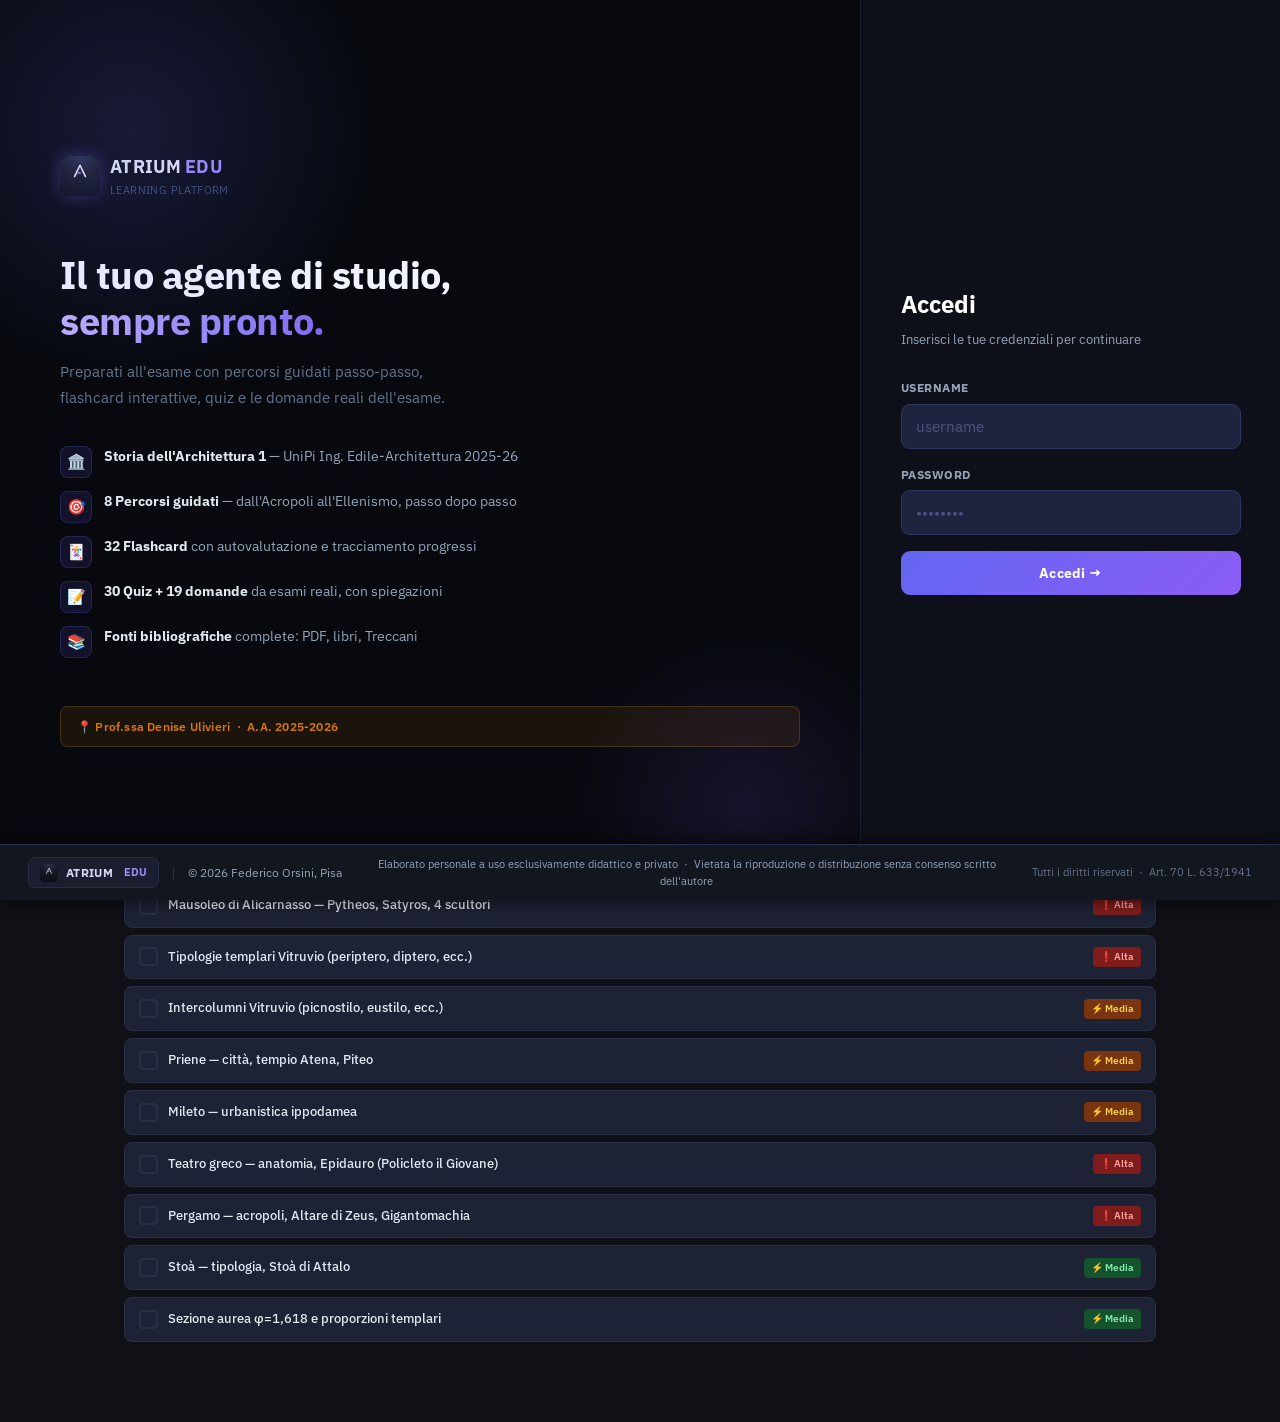
==== giuliamonaco/index.html @ 14b8253c "feat: add giuliamonaco subfolder for dedicated GitHub Pages URL Dashboard accessible at /giuliamonac" ====
<!DOCTYPE html>
<html lang="it">
<head>
<meta charset="UTF-8">
<meta name="viewport" content="width=device-width, initial-scale=1.0">
<title>Storia dell'Architettura 1 — UniPi</title>
<style>
@import url("https://fonts.googleapis.com/css2?family=IBM+Plex+Sans:ital,wght@0,400;0,500;0,600;0,700;1,400&family=IBM+Plex+Mono:wght@400;600&display=swap");
:root{--bg:#0f1117;--surface:#181c27;--surface2:#1e2235;--border:#2a2f45;--accent:#4ade80;--accent2:#60a5fa;--accent3:#f59e0b;--accent4:#f472b6;--danger:#f87171;--text:#e2e8f0;--muted:#64748b;--muted2:#94a3b8;}
*{box-sizing:border-box;margin:0;padding:0;}
body{font-family:"IBM Plex Sans",sans-serif;background:var(--bg);color:var(--text);min-height:100vh;font-size:15px;line-height:1.6;-webkit-text-size-adjust:100%;}
::-webkit-scrollbar{width:5px;height:5px;}::-webkit-scrollbar-track{background:var(--bg);}::-webkit-scrollbar-thumb{background:var(--border);border-radius:3px;}
header{background:var(--surface);border-bottom:1px solid var(--border);padding:0;position:sticky;top:0;z-index:100;box-shadow:0 2px 20px rgba(0,0,0,.4);}
.header-top{background:#07090f;border-bottom:1px solid #1a1f35;padding:8px 24px;display:flex;align-items:center;gap:12px;}
.header-main{padding:12px 24px;display:flex;align-items:center;justify-content:space-between;background:var(--surface);}
.atrium-logo{display:flex;align-items:center;gap:10px;text-decoration:none;transition:opacity .2s;}.atrium-logo:hover{opacity:.8;}
.atrium-icon{width:28px;height:28px;border-radius:7px;overflow:hidden;display:flex;align-items:center;justify-content:center;box-shadow:0 0 12px rgba(124,99,240,.4);flex-shrink:0;}
.atrium-wordmark{font-size:13px;font-weight:800;color:#e2e8f0;letter-spacing:.5px;}
.atrium-edu-tag{font-size:12px;font-weight:700;color:#818cf8;margin-left:-2px;letter-spacing:.2px;}
.header-divider{width:1px;height:16px;background:#2a3050;margin:0 8px;}
.header-subbrand{font-size:11px;color:#6b7fa3;letter-spacing:.3px;}
.logo{display:flex;align-items:center;gap:12px;}.logo-icon{width:38px;height:38px;background:linear-gradient(135deg,#b45309,#9333ea);border-radius:10px;display:flex;align-items:center;justify-content:center;font-size:19px;box-shadow:0 0 14px rgba(147,51,234,.25);flex-shrink:0;}.logo-text{font-weight:700;font-size:17px;color:var(--text);}.logo-sub{font-size:11px;color:var(--muted);margin-top:1px;}
.timer-bar{display:flex;align-items:center;gap:10px;background:var(--surface2);border:1px solid var(--border);border-radius:8px;padding:7px 13px;font-family:"IBM Plex Mono",monospace;font-size:13px;}.timer-dot{width:7px;height:7px;border-radius:50%;background:var(--accent);animation:pulse 2s infinite;}@keyframes pulse{0%,100%{opacity:1}50%{opacity:.3}}
.progress-strip{background:var(--surface);border-bottom:1px solid var(--border);padding:10px 24px;display:flex;gap:10px;align-items:center;}.prog-label{font-size:12px;color:var(--muted2);min-width:72px;}.prog-bar-wrap{flex:1;background:var(--surface2);border-radius:4px;height:5px;overflow:hidden;}.prog-bar{height:100%;background:linear-gradient(90deg,var(--accent3),var(--accent4));border-radius:4px;transition:width .5s;}.prog-pct{font-family:"IBM Plex Mono",monospace;font-size:12px;color:var(--accent3);min-width:34px;text-align:right;}
.tabs-wrap{position:relative;background:var(--surface);border-bottom:1px solid var(--border);}
.tabs{padding:0 20px;display:flex;overflow-x:auto;scrollbar-width:none;-webkit-overflow-scrolling:touch;}.tabs::-webkit-scrollbar{display:none;}
.tab{padding:11px 16px;cursor:pointer;font-size:13px;font-weight:500;color:var(--muted2);border-bottom:2px solid transparent;white-space:nowrap;transition:all .2s;background:none;border-top:none;border-left:none;border-right:none;flex-shrink:0;}.tab:hover{color:var(--text);}.tab.active{color:var(--accent3);border-bottom-color:var(--accent3);}
/* fade bordi per indicare scroll */
.tabs-wrap::before,.tabs-wrap::after{content:"";position:absolute;top:0;bottom:0;width:32px;pointer-events:none;z-index:2;transition:opacity .3s;}
.tabs-wrap::before{left:0;background:linear-gradient(to right,var(--surface),transparent);}
.tabs-wrap::after{right:0;background:linear-gradient(to left,var(--surface),transparent);}
main{padding:20px 24px;max-width:1080px;margin:0 auto;width:100%;}
.section{display:none;}.section.active{display:block;}
.section-header{margin-bottom:20px;}.section-header h2{font-size:21px;font-weight:700;}.section-header p{color:var(--muted2);font-size:14px;margin-top:4px;}
.card{background:var(--surface);border:1px solid var(--border);border-radius:12px;padding:18px;}.card-title{font-size:11px;font-weight:600;letter-spacing:.8px;text-transform:uppercase;color:var(--muted2);margin-bottom:10px;}
.btn{padding:9px 18px;border-radius:8px;border:1px solid var(--border);cursor:pointer;font-family:"IBM Plex Sans",sans-serif;font-size:13px;font-weight:600;transition:all .15s;background:var(--surface2);color:var(--text);}.btn:hover{border-color:var(--accent3);}.btn.primary{background:var(--accent3);color:#000;border-color:var(--accent3);}.btn.success{background:var(--accent);color:#000;border-color:var(--accent);}.btn.danger{background:var(--danger);color:#000;border-color:var(--danger);}.btn.warn{background:var(--accent3);color:#000;border-color:var(--accent3);}.btn:disabled{opacity:.4;cursor:not-allowed;}
.morale-box{background:linear-gradient(135deg,#1a0f2e,#2a1a0e,#1a1500);border:1px solid #4a3a10;border-radius:12px;padding:18px;margin-bottom:20px;display:flex;gap:14px;align-items:flex-start;}.morale-emoji{font-size:32px;}.morale-title{font-weight:700;font-size:15px;color:var(--accent3);margin-bottom:5px;}.morale-text{font-size:13px;color:var(--muted2);line-height:1.7;}
.stat-grid{display:grid;grid-template-columns:repeat(auto-fill,minmax(140px,1fr));gap:10px;margin-bottom:20px;}.stat-card{background:var(--surface);border:1px solid var(--border);border-radius:10px;padding:14px;text-align:center;}.stat-num{font-size:30px;font-weight:700;font-family:"IBM Plex Mono",monospace;}.stat-num.green{color:var(--accent);}.stat-num.blue{color:var(--accent2);}.stat-num.yellow{color:var(--accent3);}.stat-num.pink{color:var(--accent4);}.stat-label{font-size:11px;color:var(--muted2);margin-top:3px;}
.topic-list{display:flex;flex-direction:column;gap:7px;}.topic-item{background:var(--surface2);border:1px solid var(--border);border-radius:8px;padding:11px 14px;display:flex;align-items:center;gap:10px;cursor:pointer;transition:border-color .2s;}.topic-item:hover{border-color:var(--accent3);}.topic-item.done{border-color:var(--accent);opacity:.7;}.topic-check{width:19px;height:19px;border:2px solid var(--border);border-radius:4px;flex-shrink:0;display:flex;align-items:center;justify-content:center;font-size:11px;transition:all .2s;}.topic-item.done .topic-check{background:var(--accent);border-color:var(--accent);color:#000;}.topic-name{font-size:13px;font-weight:500;flex:1;}.topic-tag{font-size:10px;font-weight:600;padding:2px 7px;border-radius:4px;white-space:nowrap;}.tag-hot{background:#7f1d1d;color:#fca5a5;}.tag-mid{background:#78350f;color:#fcd34d;}.tag-ok{background:#14532d;color:#86efac;}
.acc-item{background:var(--surface);border:1px solid var(--border);border-radius:10px;margin-bottom:8px;overflow:hidden;}.acc-header{padding:13px 16px;cursor:pointer;display:flex;align-items:center;gap:10px;transition:background .15s;}.acc-header:hover{background:var(--surface2);}.acc-title{font-size:13px;font-weight:600;flex:1;}.acc-chev{font-size:11px;color:var(--muted);transition:transform .2s;}.acc-item.open .acc-chev{transform:rotate(180deg);}.acc-body{max-height:0;overflow:hidden;transition:max-height .4s ease;}.acc-item.open .acc-body{max-height:6000px;}.acc-inner{padding:0 16px 16px;}.acc-body ul{padding-left:16px;}.acc-body li{font-size:13px;color:var(--muted2);margin-bottom:4px;line-height:1.6;}
.hbox{background:var(--surface2);border-left:3px solid var(--accent3);padding:11px 14px;border-radius:0 8px 8px 0;margin:8px 0;font-size:12px;font-family:"IBM Plex Mono",monospace;color:var(--accent);line-height:1.8;}
.fc-filter{display:flex;gap:7px;flex-wrap:wrap;margin-bottom:14px;}.filter-btn{padding:5px 12px;border-radius:20px;border:1px solid var(--border);background:var(--surface2);color:var(--muted2);cursor:pointer;font-size:12px;font-weight:500;transition:all .15s;}.filter-btn.active{border-color:var(--accent3);color:var(--accent3);}
.flashcard-area{display:flex;flex-direction:column;align-items:center;gap:16px;}.fc-meta{display:flex;gap:10px;align-items:center;}.fc-counter{font-family:"IBM Plex Mono",monospace;font-size:13px;color:var(--muted2);}.fc-cat-badge{font-size:11px;font-weight:600;padding:2px 9px;border-radius:20px;background:var(--surface2);color:var(--accent3);border:1px solid var(--border);}
.flashcard{width:100%;max-width:680px;min-height:240px;cursor:pointer;perspective:1000px;}.fc-inner{position:relative;width:100%;min-height:240px;transition:transform .5s;transform-style:preserve-3d;}.flashcard.flipped .fc-inner{transform:rotateY(180deg);}.fc-front,.fc-back{position:absolute;width:100%;min-height:240px;backface-visibility:hidden;border-radius:14px;padding:28px;display:flex;flex-direction:column;justify-content:center;}.fc-front{background:var(--surface);border:1px solid var(--border);}.fc-back{background:var(--surface2);border:1px solid var(--accent3);transform:rotateY(180deg);}.fc-label{font-size:10px;font-weight:600;letter-spacing:.8px;text-transform:uppercase;color:var(--muted);margin-bottom:12px;}.fc-question{font-size:18px;font-weight:600;line-height:1.4;}.fc-answer{font-size:14px;line-height:1.8;color:var(--muted2);}.fc-answer strong{color:var(--accent3);}.fc-hint{font-size:11px;color:var(--muted);margin-top:14px;}.fc-actions{display:flex;gap:8px;}
.quiz-wrap{max-width:680px;margin:0 auto;}.quiz-q{font-size:17px;font-weight:600;margin-bottom:18px;line-height:1.5;}.quiz-options{display:flex;flex-direction:column;gap:9px;}.quiz-opt{padding:13px 16px;border-radius:9px;border:1px solid var(--border);background:var(--surface2);cursor:pointer;font-size:13px;color:var(--text);transition:all .15s;text-align:left;font-family:"IBM Plex Sans",sans-serif;}.quiz-opt:hover:not(.locked){border-color:var(--accent3);}.quiz-opt.correct{border-color:var(--accent);background:rgba(74,222,128,.12);}.quiz-opt.wrong{border-color:var(--danger);background:rgba(248,113,113,.12);}.quiz-opt.locked{cursor:default;}.quiz-expl{margin-top:14px;padding:12px 16px;background:var(--surface2);border-left:3px solid var(--accent3);border-radius:0 8px 8px 0;font-size:13px;color:var(--muted2);display:none;}.quiz-expl.show{display:block;}.quiz-score-bar{font-family:"IBM Plex Mono",monospace;font-size:12px;color:var(--muted2);margin-bottom:16px;}.quiz-prog{width:100%;background:var(--surface2);border-radius:4px;height:4px;margin-bottom:16px;overflow:hidden;}.quiz-prog-bar{height:100%;background:var(--accent3);border-radius:4px;transition:width .3s;}.quiz-result{text-align:center;padding:36px 20px;}.quiz-result .big-score{font-size:60px;font-weight:700;font-family:"IBM Plex Mono",monospace;}
.domanda-item{background:var(--surface2);border-radius:7px;padding:10px 13px;margin-bottom:6px;font-size:13px;color:var(--muted2);border-left:3px solid var(--border);cursor:pointer;transition:border-color .15s;}.domanda-item:hover{border-color:var(--accent3);}.domanda-item.hot{border-left-color:var(--danger);}.domanda-item.mid{border-left-color:var(--accent3);}.domanda-item.ok{border-left-color:var(--accent);}.domanda-ans{display:none;margin-top:8px;padding:10px 12px;background:var(--bg);border-radius:6px;font-size:12px;color:var(--muted2);line-height:1.7;border:1px solid var(--border);}.domanda-item.open .domanda-ans{display:block;}
table{width:100%;border-collapse:collapse;font-size:12px;}th{background:var(--surface2);color:var(--muted2);font-weight:600;padding:9px 11px;text-align:left;border-bottom:1px solid var(--border);font-size:10px;letter-spacing:.5px;text-transform:uppercase;}td{padding:9px 11px;border-bottom:1px solid var(--border);}tr:last-child td{border-bottom:none;}tr:hover td{background:var(--surface2);}
.chip{display:inline-block;font-size:10px;font-weight:600;padding:2px 6px;border-radius:4px;margin:1px;}.chip-red{background:rgba(248,113,113,.15);color:var(--danger);}.chip-yellow{background:rgba(245,158,11,.15);color:var(--accent3);}.chip-green{background:rgba(74,222,128,.15);color:var(--accent);}.chip-blue{background:rgba(96,165,250,.15);color:var(--accent2);}
.tip-box{background:rgba(74,222,128,.07);border:1px solid rgba(74,222,128,.25);border-radius:9px;padding:13px 15px;margin-bottom:12px;}.tip-title{font-size:12px;font-weight:700;color:var(--accent);margin-bottom:7px;}.tip-text{font-size:13px;color:var(--muted2);line-height:1.6;}
.alert-box{background:rgba(248,113,113,.08);border:1px solid rgba(248,113,113,.3);border-radius:9px;padding:13px 15px;margin-bottom:12px;}.alert-title{font-size:12px;font-weight:700;color:var(--danger);margin-bottom:7px;}.alert-text{font-size:13px;color:var(--muted2);line-height:1.6;}
.phbox{background:var(--surface2);border-left:3px solid var(--accent3);padding:12px 16px;border-radius:0 8px 8px 0;margin:8px 0;font-size:13px;line-height:1.7;}.phbox.green{border-color:var(--accent);}.phbox.blue{border-color:var(--accent2);}.phbox.red{border-color:var(--danger);}
.stbl{width:100%;border-collapse:collapse;margin:10px 0;font-size:12px;}.stbl th{background:rgba(245,158,11,.1);color:var(--accent3);padding:8px 10px;text-align:left;border:1px solid var(--border);}.stbl td{padding:8px 10px;border:1px solid var(--border);color:var(--muted2);}.stbl td strong{color:var(--text);}
.info-block{background:var(--surface);border:1px solid var(--border);border-radius:10px;padding:16px;margin-bottom:12px;}.ib-title{font-size:12px;font-weight:700;color:var(--accent3);letter-spacing:.5px;text-transform:uppercase;margin-bottom:10px;}.info-list{list-style:none;}.info-list li{font-size:13px;color:var(--muted2);padding:5px 0;border-bottom:1px solid var(--border);line-height:1.5;}.info-list li:last-child{border-bottom:none;}.info-list li strong{color:var(--text);}
.prof-header{background:var(--surface);border:1px solid var(--border);border-radius:12px;padding:20px;margin-bottom:16px;display:flex;gap:16px;align-items:flex-start;}.prof-avatar{width:60px;height:60px;border-radius:50%;background:linear-gradient(135deg,var(--accent3),var(--accent4));display:flex;align-items:center;justify-content:center;font-size:28px;flex-shrink:0;}.prof-name{font-weight:700;font-size:18px;}.prof-role{font-size:13px;color:var(--muted2);margin-top:3px;}.prof-tags{display:flex;gap:6px;flex-wrap:wrap;margin-top:8px;}
.edificio-card{background:var(--surface);border:1px solid var(--border);border-radius:10px;padding:16px;margin-bottom:10px;border-left:3px solid var(--accent3);}.ed-title{font-weight:700;font-size:14px;color:var(--text);margin-bottom:4px;}.ed-meta{font-size:12px;color:var(--accent3);font-family:"IBM Plex Mono",monospace;margin-bottom:8px;}.ed-body{font-size:13px;color:var(--muted2);line-height:1.6;}
.periodo-badge{display:inline-block;font-size:10px;font-weight:700;padding:2px 8px;border-radius:12px;margin-bottom:8px;}.pb-classico{background:rgba(96,165,250,.15);color:var(--accent2);}.pb-tardoclassico{background:rgba(245,158,11,.15);color:var(--accent3);}.pb-ellenismo{background:rgba(244,114,182,.15);color:var(--accent4);}
.percorsi-grid{display:grid;grid-template-columns:repeat(auto-fill,minmax(240px,1fr));gap:14px;margin-bottom:24px;}.percorso-card{background:var(--surface);border:1px solid var(--border);border-radius:12px;padding:18px;cursor:pointer;transition:border-color .2s,transform .15s;position:relative;overflow:hidden;}.percorso-card::before{content:"";position:absolute;top:0;left:0;right:0;height:3px;}.percorso-card.c1::before{background:linear-gradient(90deg,var(--accent2),var(--accent4));}.percorso-card.c2::before{background:linear-gradient(90deg,var(--accent3),var(--accent));}.percorso-card.c3::before{background:linear-gradient(90deg,var(--accent4),var(--accent3));}.percorso-card.c4::before{background:linear-gradient(90deg,var(--accent),var(--accent2));}.percorso-card:hover{border-color:var(--accent3);transform:translateY(-2px);}.p-icon{font-size:28px;margin-bottom:10px;}.p-title{font-weight:700;font-size:14px;margin-bottom:5px;}.p-desc{font-size:12px;color:var(--muted2);line-height:1.5;}.p-meta{display:flex;gap:8px;margin-top:10px;align-items:center;}.p-steps{font-size:11px;color:var(--muted);font-family:"IBM Plex Mono",monospace;}
.player{max-width:720px;margin:0 auto;}.player-header{display:flex;align-items:center;gap:12px;margin-bottom:18px;flex-wrap:wrap;}.player-back{cursor:pointer;color:var(--muted2);font-size:13px;border:1px solid var(--border);padding:6px 12px;border-radius:7px;background:none;transition:all .2s;}.player-back:hover{color:var(--text);border-color:var(--accent3);}.player-title{font-weight:700;font-size:16px;}.player-prog{flex:1;min-width:80px;background:var(--surface2);border-radius:4px;height:5px;overflow:hidden;}.player-prog-bar{height:100%;background:var(--accent3);border-radius:4px;transition:width .4s;}.player-step-num{font-family:"IBM Plex Mono",monospace;font-size:12px;color:var(--muted2);white-space:nowrap;}
.step-type-label{font-size:10px;font-weight:700;letter-spacing:.8px;text-transform:uppercase;margin-bottom:10px;padding:3px 9px;border-radius:4px;display:inline-block;}.lbl-info{background:rgba(96,165,250,.15);color:var(--accent2);}.lbl-concept{background:rgba(74,222,128,.15);color:var(--accent);}.lbl-check{background:rgba(244,114,182,.15);color:var(--accent4);}.lbl-recap{background:rgba(245,158,11,.2);color:var(--accent3);}
.step-content{background:var(--surface);border:1px solid var(--border);border-radius:12px;padding:22px;min-height:200px;}.step-h{font-size:18px;font-weight:700;margin-bottom:12px;line-height:1.4;}.step-body{font-size:14px;color:var(--muted2);line-height:1.8;}.step-body strong{color:var(--text);}
.check-q{font-size:16px;font-weight:600;margin-bottom:14px;}.check-opts{display:flex;flex-direction:column;gap:8px;}.check-opt{padding:12px 14px;border-radius:9px;border:1px solid var(--border);background:var(--surface2);cursor:pointer;font-size:13px;color:var(--text);transition:all .15s;text-align:left;font-family:"IBM Plex Sans",sans-serif;}.check-opt:hover:not(.locked){border-color:var(--accent3);}.check-opt.correct{border-color:var(--accent);background:rgba(74,222,128,.12);}.check-opt.wrong{border-color:var(--danger);background:rgba(248,113,113,.12);}.check-opt.locked{cursor:default;}.check-fb{margin-top:12px;padding:11px 14px;border-radius:8px;font-size:13px;display:none;}.check-fb.show{display:block;}.check-fb.ok{background:rgba(74,222,128,.12);border:1px solid var(--accent);color:var(--accent);}.check-fb.ko{background:rgba(248,113,113,.12);border:1px solid var(--danger);color:var(--danger);}
.step-nav{display:flex;gap:10px;margin-top:16px;align-items:center;flex-wrap:wrap;}.step-score{font-family:"IBM Plex Mono",monospace;font-size:12px;color:var(--muted2);margin-left:auto;}
.warn-badge{display:flex;align-items:center;gap:5px;background:rgba(245,158,11,.12);border:1px solid rgba(245,158,11,.35);border-radius:6px;padding:4px 10px;font-size:11px;font-weight:600;color:var(--accent3);cursor:pointer;transition:background .15s;white-space:nowrap;}.warn-badge:hover{background:rgba(245,158,11,.22);}
.warn-overlay{display:none;position:fixed;inset:0;z-index:999;background:rgba(0,0,0,.6);backdrop-filter:blur(3px);align-items:center;justify-content:center;}.warn-overlay.open{display:flex;}.warn-modal{background:var(--surface);border:1px solid var(--border);border-radius:14px;padding:24px;max-width:520px;width:90%;box-shadow:0 24px 60px rgba(0,0,0,.6);}.warn-modal-title{font-size:16px;font-weight:700;color:var(--accent3);margin-bottom:12px;}.warn-modal-body{font-size:13px;color:var(--muted2);line-height:1.7;}.warn-source-list{list-style:none;margin-top:12px;}.warn-source-list li{padding:6px 0;border-bottom:1px solid var(--border);font-size:12px;}.warn-source-list li:last-child{border-bottom:none;}.warn-source-list .icon{margin-right:6px;}.warn-modal-close{margin-top:16px;display:flex;justify-content:flex-end;}
.fonte-acc{background:var(--surface);border:1px solid var(--border);border-radius:10px;margin-bottom:8px;overflow:hidden;}.fonte-header{padding:12px 16px;cursor:pointer;display:flex;align-items:center;gap:10px;transition:background .15s;border-left:4px solid var(--accent3);}.fonte-header:hover{background:var(--surface2);}.fonte-header.pdf-color{border-left-color:var(--danger);}.fonte-header.book-color{border-left-color:var(--accent2);}.fonte-header.web-color{border-left-color:var(--accent);}.fonte-title{font-size:13px;font-weight:600;flex:1;}.fonte-badge{font-size:10px;font-weight:700;padding:2px 8px;border-radius:4px;}.badge-pdf{background:rgba(248,113,113,.15);color:var(--danger);}.badge-libro{background:rgba(96,165,250,.15);color:var(--accent2);}.badge-web{background:rgba(74,222,128,.15);color:var(--accent);}.fonte-body{max-height:0;overflow:hidden;transition:max-height .3s ease;}.fonte-acc.open .fonte-body{max-height:2000px;}.fonte-inner{padding:0 16px 14px;}
/* ── RESPONSIVE ── */
@media(max-width:768px){
  /* Header: togli top bar Atrium, compatta il main */
  .header-top{display:none;}
  .header-main{padding:8px 12px;}
  .logo{gap:8px;}
  .logo-icon{width:28px;height:28px;font-size:14px;border-radius:7px;}
  .logo-text{font-size:13px;white-space:nowrap;overflow:hidden;text-overflow:ellipsis;max-width:160px;}
  .logo-sub{display:none;}
  #headerProgress{display:none!important;}
  .warn-badge{font-size:10px;padding:3px 7px;}
  /* Tabs */
  .tabs{padding:0 2px;}
  .tab{padding:10px 12px;font-size:12px;letter-spacing:0;}
  /* Main */
  main{padding:12px 10px;padding-bottom:80px;}
  /* Stat grid: 2 colonne */
  .stat-grid{grid-template-columns:repeat(2,1fr);gap:8px;}
  .stat-num{font-size:22px;}
  .stat-label{font-size:10px;}
  /* Percorsi: 1 colonna su phone */
  .percorsi-grid{grid-template-columns:1fr;gap:10px;}
  /* Flashcard / quiz / player full width */
  .flashcard,.quiz-wrap,.player{max-width:100%;}
  .fc-question{font-size:15px;}
  .step-h{font-size:15px;}
  .step-content{padding:16px;}
  /* Tables scrollabili */
  table,table thead,table tbody,table tr{display:block;}
  table thead{display:none;}
  table td{display:flex;justify-content:space-between;padding:7px 10px;border-bottom:1px solid var(--border);font-size:12px;}
  table td:before{content:attr(data-label);color:var(--muted);font-weight:600;margin-right:8px;flex-shrink:0;}
  .stbl{display:block;overflow-x:auto;-webkit-overflow-scrolling:touch;}
  .stbl thead,.stbl tbody,.stbl tr,.stbl th,.stbl td{display:revert;}
  /* Domande */
  .domanda-item{font-size:12px;padding:9px 11px;}
  .timer-bar{display:none;}
  /* Footer dashboard su mobile: solo logo + copyright */
  footer{padding:10px 14px!important;flex-wrap:wrap;gap:8px!important;}
  footer .footer-center{display:none;}
  footer .footer-right{display:none;}
  /* Login footer su mobile: solo logo + copyright */
  #loginFooter{padding:10px 14px!important;}
  #lfCenter{display:none!important;}
  #lfRight{display:none!important;}
}

@media(max-width:480px){
  .logo-text{max-width:130px;}
  .tab{padding:8px 8px;font-size:10px;}
  .stat-grid{gap:6px;}
  .player-header{gap:6px;flex-wrap:wrap;}
  .section-header h2{font-size:18px;}
}

/* ── LOGIN OVERLAY ── */
@keyframes loginFadeIn{from{opacity:0;transform:scale(1.01)}to{opacity:1;transform:scale(1)}}
@keyframes loginFadeOut{from{opacity:1}to{opacity:0;transform:scale(.99)}}
.login-overlay{position:fixed;inset:0;z-index:9999;background:#07090f;display:flex;flex-direction:column;align-items:stretch;animation:loginFadeIn .35s ease both;}
.login-split{display:flex;width:100%;min-height:100vh;}
.login-left{flex:1.3;background:#07090f;padding:56px 60px;display:flex;flex-direction:column;justify-content:center;position:relative;overflow:hidden;}
.login-left::before{content:"";position:absolute;top:-120px;left:-120px;width:500px;height:500px;background:radial-gradient(circle,rgba(99,102,241,.18) 0%,transparent 70%);pointer-events:none;}
.login-left::after{content:"";position:absolute;bottom:-80px;right:-60px;width:350px;height:350px;background:radial-gradient(circle,rgba(139,92,246,.12) 0%,transparent 70%);pointer-events:none;}
.login-atrium-brand{display:flex;align-items:center;gap:10px;margin-bottom:52px;}
.login-atrium-brand svg{border-radius:8px;box-shadow:0 0 16px rgba(124,99,240,.35);}
.login-tagline{font-size:38px;font-weight:800;line-height:1.2;color:#f1f3ff;margin-bottom:16px;letter-spacing:-.5px;}
.login-tagline span{background:linear-gradient(90deg,#bcafff,#7d6bf0);-webkit-background-clip:text;-webkit-text-fill-color:transparent;background-clip:text;}
.login-sub{font-size:15px;color:#64748b;line-height:1.7;margin-bottom:36px;max-width:420px;}
.login-features{list-style:none;display:flex;flex-direction:column;gap:13px;margin-bottom:48px;}
.login-features li{display:flex;align-items:flex-start;gap:12px;font-size:14px;color:#94a3b8;line-height:1.5;}
.login-features li strong{color:#e2e8f0;}
.login-feat-icon{width:32px;height:32px;border-radius:8px;background:rgba(99,102,241,.12);border:1px solid rgba(99,102,241,.2);display:flex;align-items:center;justify-content:center;font-size:15px;flex-shrink:0;}
.login-course-badge{display:inline-flex;align-items:center;gap:8px;background:rgba(245,158,11,.08);border:1px solid rgba(245,158,11,.2);border-radius:8px;padding:10px 16px;font-size:12px;color:#d97706;font-weight:600;letter-spacing:.2px;}
.login-right{width:420px;flex-shrink:0;background:#0e1019;border-left:1px solid #1a1f35;display:flex;align-items:center;justify-content:center;padding:40px 32px;}
.login-form-card{width:100%;max-width:340px;}
.login-form-icon{width:44px;height:44px;border-radius:12px;overflow:hidden;margin-bottom:24px;box-shadow:0 0 20px rgba(124,99,240,.4);}
.login-form-card h2{font-size:24px;font-weight:800;color:#ffffff;margin-bottom:6px;}
.login-form-sub{font-size:13px;color:#94a3b8;margin-bottom:28px;}
.login-field{margin-bottom:16px;}
.login-field label{display:block;font-size:12px;font-weight:700;color:#94a3b8;letter-spacing:.5px;text-transform:uppercase;margin-bottom:6px;}
.login-field input{width:100%;background:#1e2340;border:1px solid #2e3660;border-radius:9px;padding:12px 14px;font-size:15px;color:#ffffff;font-family:"IBM Plex Sans",sans-serif;outline:none;transition:border-color .2s;}
.login-field input:focus{border-color:#818cf8;box-shadow:0 0 0 3px rgba(129,140,248,.15);}
.login-field input::placeholder{color:#4b5680;}
.login-error{display:none;background:rgba(248,113,113,.1);border:1px solid rgba(248,113,113,.25);border-radius:7px;padding:9px 12px;font-size:12px;color:#f87171;margin-bottom:14px;}
.login-btn{width:100%;padding:13px;border-radius:9px;border:none;background:linear-gradient(135deg,#6366f1,#8b5cf6);color:#fff;font-size:14px;font-weight:700;cursor:pointer;font-family:"IBM Plex Sans",sans-serif;letter-spacing:.2px;transition:opacity .2s,transform .15s;margin-bottom:20px;}
.login-btn:hover{opacity:.9;transform:translateY(-1px);}
.login-btn:active{transform:translateY(0);}
.login-footer-note{font-size:11px;color:#2a3050;text-align:center;line-height:1.6;}
.login-mobile-brand{display:none;}
@media(max-width:768px){
  .login-left{display:none;}
  .login-right{width:100%;border-left:none;background:#07090f;padding:32px 24px 80px;display:flex;align-items:flex-start;justify-content:center;padding-top:40px;}
  .login-form-card{max-width:100%;width:100%;}
  .login-mobile-brand{display:block;}
  .login-split{overflow-y:auto;min-height:100vh;}
  .login-tagline{font-size:26px;}
  /* Footer login su mobile: stack verticale */
  .login-page-footer{flex-direction:column!important;align-items:flex-start!important;gap:4px!important;padding:10px 16px!important;}
  .login-page-footer .lf-center{display:none!important;}
  .login-page-footer .lf-right{display:none!important;}
}
@media(max-width:480px){
  .login-right{padding:28px 18px 80px;}
  .login-form-card h2{font-size:18px;}
}
</style>
</head>
<body>

<!-- ══════════════════════════════════════════════
     LOGIN OVERLAY
══════════════════════════════════════════════ -->
<div id="loginOverlay" class="login-overlay">
  <div class="login-split">

    <!-- LEFT: marketing -->
    <div class="login-left">
      <!-- Atrium Edu brand -->
      <div class="login-atrium-brand">
        <svg xmlns="http://www.w3.org/2000/svg" viewBox="0 0 512 512" fill="none" width="40" height="40">
          <defs>
            <radialGradient id="libg" cx="0.5" cy="0" r="1.15">
              <stop offset="0" stop-color="#2b3149"/><stop offset="0.46" stop-color="#161924"/><stop offset="1" stop-color="#0a0b11"/>
            </radialGradient>
            <linearGradient id="liacc" x1="0" y1="0" x2="1" y2="1">
              <stop offset="0" stop-color="#bcafff"/><stop offset="1" stop-color="#7d6bf0"/>
            </linearGradient>
          </defs>
          <rect x="0" y="0" width="512" height="512" rx="116" fill="url(#libg)"/>
          <g transform="translate(155 88) scale(2.197)" fill="none">
            <path d="M14 80 L46 14 L78 80" stroke="#f4f5fb" stroke-width="9" stroke-linecap="round" stroke-linejoin="round"/>
            <rect x="30" y="55" width="22" height="9" rx="4.5" fill="url(#liacc)"/>
          </g>
        </svg>
        <div>
          <div style="font-size:18px;font-weight:800;color:#e8eaf6;letter-spacing:.3px;">ATRIUM <span style="color:#9b8ff5;">EDU</span></div>
          <div style="font-size:11px;color:#3d4f70;letter-spacing:.4px;margin-top:1px;">LEARNING PLATFORM</div>
        </div>
      </div>

      <!-- headline -->
      <h1 class="login-tagline">Il tuo agente di studio,<br><span>sempre pronto.</span></h1>
      <p class="login-sub">Preparati all'esame con percorsi guidati passo-passo, flashcard interattive, quiz e le domande reali dell'esame.</p>

      <!-- feature list -->
      <ul class="login-features">
        <li>
          <div class="login-feat-icon">🏛️</div>
          <div><strong>Storia dell'Architettura 1</strong> — UniPi Ing. Edile-Architettura 2025-26</div>
        </li>
        <li>
          <div class="login-feat-icon">🎯</div>
          <div><strong>8 Percorsi guidati</strong> — dall'Acropoli all'Ellenismo, passo dopo passo</div>
        </li>
        <li>
          <div class="login-feat-icon">🃏</div>
          <div><strong>32 Flashcard</strong> con autovalutazione e tracciamento progressi</div>
        </li>
        <li>
          <div class="login-feat-icon">📝</div>
          <div><strong>30 Quiz + 19 domande</strong> da esami reali, con spiegazioni</div>
        </li>
        <li>
          <div class="login-feat-icon">📚</div>
          <div><strong>Fonti bibliografiche</strong> complete: PDF, libri, Treccani</div>
        </li>
      </ul>

      <!-- course badge -->
      <div class="login-course-badge">
        📍 Prof.ssa Denise Ulivieri &nbsp;·&nbsp; A.A. 2025-2026
      </div>
    </div>

    <!-- RIGHT: form -->
    <div class="login-right">
      <div class="login-form-card">
        <!-- small icon -->
        <!-- branding mobile (nascosto su desktop) -->
        <div class="login-mobile-brand">
          <!-- Logo Atrium Edu -->
          <div style="display:flex;align-items:center;gap:10px;margin-bottom:20px;">
            <svg xmlns="http://www.w3.org/2000/svg" viewBox="0 0 512 512" fill="none" width="40" height="40" style="border-radius:10px;box-shadow:0 0 16px rgba(124,99,240,.5);flex-shrink:0;">
              <defs>
                <radialGradient id="mb-bg" cx="0.5" cy="0" r="1.15">
                  <stop offset="0" stop-color="#2b3149"/><stop offset="0.46" stop-color="#161924"/><stop offset="1" stop-color="#0a0b11"/>
                </radialGradient>
                <linearGradient id="mb-acc" x1="0" y1="0" x2="1" y2="1">
                  <stop offset="0" stop-color="#bcafff"/><stop offset="1" stop-color="#7d6bf0"/>
                </linearGradient>
              </defs>
              <rect x="0" y="0" width="512" height="512" rx="116" fill="url(#mb-bg)"/>
              <g transform="translate(155 88) scale(2.197)" fill="none">
                <path d="M14 80 L46 14 L78 80" stroke="#f4f5fb" stroke-width="9" stroke-linecap="round" stroke-linejoin="round"/>
                <rect x="30" y="55" width="22" height="9" rx="4.5" fill="url(#mb-acc)"/>
              </g>
            </svg>
            <div>
              <div style="font-size:18px;font-weight:800;color:#ffffff;letter-spacing:.3px;">ATRIUM <span style="color:#c4b5fd;">EDU</span></div>
              <div style="font-size:11px;color:#94a3b8;letter-spacing:.5px;margin-top:2px;">LEARNING PLATFORM</div>
            </div>
          </div>
          <!-- Headline -->
          <div style="font-size:26px;font-weight:800;color:#ffffff;line-height:1.25;margin-bottom:10px;letter-spacing:-.3px;">Il tuo agente<br>di studio, <span style="background:linear-gradient(90deg,#c4b5fd,#818cf8);-webkit-background-clip:text;-webkit-text-fill-color:transparent;background-clip:text;">sempre pronto.</span></div>
          <!-- Corso info -->
          <div style="font-size:14px;color:#cbd5e1;margin-bottom:6px;line-height:1.6;"><strong style="color:#ffffff;">Storia dell'Architettura 1</strong> &nbsp;·&nbsp; UniPi 2025-26</div>
          <div style="font-size:13px;color:#94a3b8;margin-bottom:24px;">Prof.ssa Denise Ulivieri</div>
          <hr style="border:none;border-top:1px solid #1e2438;margin-bottom:24px;">
        </div>

        <h2>Accedi</h2>
        <p class="login-form-sub">Inserisci le tue credenziali per continuare</p>

        <div class="login-field">
          <label>Username</label>
          <input id="loginUser" type="text" placeholder="username" autocomplete="username">
        </div>
        <div class="login-field">
          <label>Password</label>
          <input id="loginPass" type="password" placeholder="••••••••" autocomplete="current-password">
        </div>

        <div id="loginError" class="login-error">Credenziali non valide. Riprova.</div>

        <button class="login-btn" onclick="doLogin()">Accedi →</button>
      </div>
    </div>

    </div>
</div>
<!-- /LOGIN OVERLAY -->

<!-- Footer fisso identico a quello della dashboard, visibile durante il login -->
<div id="loginFooter" style="position:fixed;bottom:0;left:0;right:0;z-index:10000;background:#12161f;border-top:1px solid #2a3050;padding:11px 28px;display:flex;align-items:center;justify-content:space-between;gap:24px;box-shadow:0 -4px 20px rgba(0,0,0,.6);font-family:'IBM Plex Sans',sans-serif;">
  <div style="display:flex;align-items:center;gap:12px;white-space:nowrap;flex-shrink:0;">
    <div style="display:flex;align-items:center;gap:8px;background:#1a1e2e;border:1px solid #252d47;border-radius:7px;padding:5px 11px;">
      <svg xmlns="http://www.w3.org/2000/svg" viewBox="0 0 512 512" fill="none" width="18" height="18" style="border-radius:4px;flex-shrink:0;">
        <defs>
          <radialGradient id="lfbg2" cx="0.5" cy="0" r="1.15"><stop offset="0" stop-color="#2b3149"/><stop offset="0.46" stop-color="#161924"/><stop offset="1" stop-color="#0a0b11"/></radialGradient>
          <linearGradient id="lfacc2" x1="0" y1="0" x2="1" y2="1"><stop offset="0" stop-color="#bcafff"/><stop offset="1" stop-color="#7d6bf0"/></linearGradient>
        </defs>
        <rect x="0" y="0" width="512" height="512" rx="116" fill="url(#lfbg2)"/>
        <g transform="translate(155 88) scale(2.197)" fill="none">
          <path d="M14 80 L46 14 L78 80" stroke="#f4f5fb" stroke-width="9" stroke-linecap="round" stroke-linejoin="round"/>
          <rect x="30" y="55" width="22" height="9" rx="4.5" fill="url(#lfacc2)"/>
        </g>
      </svg>
      <span style="font-size:12px;font-weight:800;color:#d4d8f0;letter-spacing:.3px;">ATRIUM</span><span style="font-size:11px;font-weight:700;color:#9b8ff5;margin-left:3px;">EDU</span>
    </div>
    <span style="color:#2a3050;">|</span>
    <span style="font-size:12px;color:#94a3b8;">© 2026 Federico Orsini, Pisa</span>
  </div>
  <div id="lfCenter" style="font-size:11px;color:#94a3b8;text-align:center;line-height:1.5;">
    Elaborato personale a uso esclusivamente didattico e privato &nbsp;·&nbsp; Vietata la riproduzione o distribuzione senza consenso scritto dell'autore
  </div>
  <div id="lfRight" style="font-size:11px;color:#64748b;white-space:nowrap;">
    Tutti i diritti riservati &nbsp;·&nbsp; Art. 70 L. 633/1941
  </div>
</div>

<header>
  <!-- top bar: Atrium Edu brand -->
  <div class="header-top">
    <a class="atrium-logo" href="#">
      <!-- Atrium icon reale -->
      <svg xmlns="http://www.w3.org/2000/svg" viewBox="0 0 512 512" fill="none" width="28" height="28" style="border-radius:7px;flex-shrink:0;box-shadow:0 0 10px rgba(124,99,240,.4);">
        <defs>
          <radialGradient id="aibg" cx="0.5" cy="0" r="1.15">
            <stop offset="0" stop-color="#2b3149"/>
            <stop offset="0.46" stop-color="#161924"/>
            <stop offset="1" stop-color="#0a0b11"/>
          </radialGradient>
          <linearGradient id="aiacc" x1="0" y1="0" x2="1" y2="1">
            <stop offset="0" stop-color="#bcafff"/>
            <stop offset="1" stop-color="#7d6bf0"/>
          </linearGradient>
        </defs>
        <rect x="0" y="0" width="512" height="512" rx="116" fill="url(#aibg)"/>
        <g transform="translate(155 88) scale(2.197)" fill="none">
          <path d="M14 80 L46 14 L78 80" stroke="#f4f5fb" stroke-width="9" stroke-linecap="round" stroke-linejoin="round"/>
          <rect x="30" y="55" width="22" height="9" rx="4.5" fill="url(#aiacc)"/>
        </g>
      </svg>
      <!-- wordmark testuale leggibile -->
      <span style="font-size:14px;font-weight:800;color:#e8eaf6;letter-spacing:.3px;font-family:'IBM Plex Sans',sans-serif;">ATRIUM</span><span style="font-size:13px;font-weight:700;color:#9b8ff5;margin-left:4px;letter-spacing:.2px;font-family:'IBM Plex Sans',sans-serif;">EDU</span>
    </a>
    <div class="header-divider"></div>
    <span class="header-subbrand">Agente di Studio · Preparazione Esame</span>
  </div>
  <!-- main bar: corso -->
  <div class="header-main">
    <div class="logo">
      <div class="logo-icon">🏛️</div>
      <div>
        <div style="display:flex;align-items:center;gap:10px;">
          <div class="logo-text">Storia dell'Architettura 1</div>
          <button class="warn-badge" onclick="document.getElementById('warnOverlay').classList.add('open')">⚠️ Fonti parziali</button>
        </div>
        <div class="logo-sub" style="margin-top:3px;">Prof.ssa Denise Ulivieri &nbsp;·&nbsp; UniPi Ingegneria Edile-Architettura &nbsp;·&nbsp; A.A. 2025-26</div>
      </div>
    </div>
    <div id="headerProgress" style="display:flex;align-items:center;gap:8px;font-family:'IBM Plex Mono',monospace;font-size:12px;color:var(--muted);"></div>
  </div>
</header>

<div class="warn-overlay" id="warnOverlay" onclick="if(event.target===this)this.classList.remove('open')">
  <div class="warn-modal">
    <div class="warn-modal-title">⚠️ Fonti non leggibili direttamente</div>
    <div class="warn-modal-body">
      Questa dashboard è stata costruita sui <strong>3 PDF delle slide della prof.ssa Ulivieri</strong> (letti integralmente) e sulle note bibliografiche del corso.<br><br>
      Le seguenti fonti <strong>non sono state lette direttamente</strong> perché testi protetti da copyright non disponibili liberamente online. Il loro contenuto è presente indirettamente tramite le slide:
      <ul class="warn-source-list">
        <li><span class="icon">📖</span><strong>Watkin D.</strong> — Storia dell'architettura occidentale (Zanichelli 2016) · cap. 2-5</li>
        <li><span class="icon">📖</span><strong>Bozzoni C. et al.</strong> — L'architettura del mondo antico (Laterza 2006)</li>
        <li><span class="icon">📖</span><strong>Bonelli R., Bozzoni C.</strong> — Storia dell'architettura medievale (Laterza 2012)</li>
        <li><span class="icon">📖</span><strong>Zevi B.</strong> — Storia e controstoria dell'architettura in Italia (Newton 2005)</li>
      </ul>
      <br>✅ <strong>Fonti lette integralmente:</strong> 5_Fase classica_TEAMS.pdf · 6_eta tardoclassica_TEAMS.pdf · 7_Ellenismo_TEAMS.pdf · Note esame.txt
    </div>
    <div class="warn-modal-close"><button class="btn primary" onclick="document.getElementById('warnOverlay').classList.remove('open')">Capito, chiudi</button></div>
  </div>
</div>
<div class="progress-strip">
  <div class="prog-label">Progressi</div>
  <div class="prog-bar-wrap"><div class="prog-bar" id="mainProgressBar" style="width:0%"></div></div>
  <div class="prog-pct" id="mainProgressPct">0%</div>
</div>
<div class="tabs-wrap">
  <div class="tabs" id="tabsBar">
    <button class="tab active" onclick="showSection(this,'home')">🏠 Piano</button>
    <button class="tab" onclick="showSection(this,'percorsi')">🎓 Percorsi</button>
    <button class="tab" onclick="showSection(this,'argomenti')">📚 Argomenti</button>
    <button class="tab" onclick="showSection(this,'classica')">🏛️ Età Classica</button>
    <button class="tab" onclick="showSection(this,'tardoclassica')">🏺 Tardoclassica</button>
    <button class="tab" onclick="showSection(this,'ellenismo')">🌍 Ellenismo</button>
    <button class="tab" onclick="showSection(this,'ordini')">📐 Ordini e Tipologie</button>
    <button class="tab" onclick="showSection(this,'flashcard')">🃏 Flashcard</button>
    <button class="tab" onclick="showSection(this,'quiz')">🎯 Quiz</button>
    <button class="tab" onclick="showSection(this,'domande')">❓ Domande Esame</button>
    <button class="tab" onclick="showSection(this,'prof')">👩‍🏫 La Prof.</button>
    <button class="tab" onclick="showSection(this,'fonti')">📚 Fonti</button>
  </div>
</div>
<main id="mainContent"></main>

<script>
var _mem={};
var LS=(function(){try{var t='__t';window.localStorage.setItem(t,'1');window.localStorage.removeItem(t);return window.localStorage;}catch(e){return{getItem:function(k){return(k in _mem)?_mem[k]:null;},setItem:function(k,v){_mem[k]=String(v);},removeItem:function(k){delete _mem[k];}};}}());

const SH={};

SH.home=`<div class="stat-grid">
  <div class="stat-card"><div class="stat-num green" id="s-done">0</div><div class="stat-label">Topic completati</div></div>
  <div class="stat-card"><div class="stat-num yellow">3</div><div class="stat-label">Periodi storici</div></div>
  <div class="stat-card"><div class="stat-num blue">18</div><div class="stat-label">Edifici chiave</div></div>
  <div class="stat-card"><div class="stat-num pink">5</div><div class="stat-label">Ordini archit.</div></div>
</div>
<div class="section-header"><h2>Piano Studio — 18 Topic</h2><p>Spunta quando sei sicuro. ❗ alta priorità · ⚡ media · ✓ base</p></div>
<div class="topic-list" id="topicList"></div>`;

SH.percorsi=`<div class="section-header"><h2>Percorsi Guidati</h2><p>Teoria passo-passo con domande di verifica intercalate. Scegli un percorso e avanza.</p></div>
<div class="percorsi-grid" id="percorsiGrid"></div>
<div class="player" id="player" style="display:none">
  <div class="player-header">
    <button class="player-back" onclick="closePlayer()">← Percorsi</button>
    <div class="player-title" id="playerTitle"></div>
    <div class="player-prog"><div class="player-prog-bar" id="playerProgBar" style="width:0%"></div></div>
    <div class="player-step-num" id="playerStepNum">1/1</div>
  </div>
  <div id="playerSteps"></div>
  <div class="step-nav">
    <button class="btn" id="btnPrev" onclick="prevStep()">← Prec.</button>
    <button class="btn primary" id="btnNext" onclick="nextStep()">Avanti →</button>
    <div class="step-score" id="stepScore"></div>
  </div>
</div>`;

SH.argomenti=`<div class="section-header"><h2>Argomenti del Corso</h2><p>Clicca per espandere — concetti chiave, edifici e dati per ogni macro-argomento.</p></div>
<div id="accContainer"></div>`;

SH.classica=`<div class="section-header"><h2>Età Classica — V-IV sec. a.C.</h2><p>Periodo aureo dell'architettura greca. Acropoli di Atene, Olimpia, perfezionamento degli ordini.</p></div>
<div class="tip-box"><div class="tip-title">⚡ Cronologia rapida</div><div class="tip-text">
<strong>480 a.C.</strong> — Distruzione Acropoli da Persiani (Serse) ·
<strong>447-432 a.C.</strong> — Partenone ·
<strong>437-432 a.C.</strong> — Propilei ·
<strong>421-405 a.C.</strong> — Eretteo ·
<strong>468-460 a.C.</strong> — Tempio Zeus, Olimpia
</div></div>

<div class="acc-item"><div class="acc-header" onclick="toggleAcc(this)"><span style="font-size:18px">🗿</span><span class="acc-title">Acropoli di Atene — storia e fasi</span><span class="acc-chev">▼</span></div>
<div class="acc-body"><div class="acc-inner">
<div class="phbox blue"><strong>Dati fisici:</strong> rocca alta 156 m s.l.m. · pianoro sommitale 140 × 280 m · accesso unico a NW</div>
<div class="phbox"><strong>Fasi storiche:</strong><br>
• <strong>Micenea</strong> (II mill. a.C.) — palazzo miceneo + mura ciclopiche<br>
• <strong>Arcaica</strong> (VII-VI sec.) — primo Partenone (Hekatompedon), Propilei arcaici<br>
• <strong>Classica</strong> (V-IV sec.) — ricostruzione periclea dopo 480 a.C.<br>
• <strong>Ellenistica-romana</strong> — aggiunte e modifiche minori</div>
<div class="phbox green"><strong>480 a.C.</strong>: Serse distrugge l'Acropoli durante la seconda guerra persiana. Pericle (461-429) avvia la grande ricostruzione con supervisione artistica di <strong>Fidia</strong>.</div>
<table class="stbl"><thead><tr><th>Edificio</th><th>Date</th><th>Architetto/i</th><th>Ordine</th></tr></thead><tbody>
<tr><td><strong>Partenone</strong></td><td>447-432 a.C.</td><td>Ictino + Callicrate</td><td>Dorico</td></tr>
<tr><td><strong>Propilei</strong></td><td>437-432 a.C.</td><td>Mnesicle</td><td>Dorico + Ionico</td></tr>
<tr><td><strong>Tempio Athena Nike</strong></td><td>427-424 a.C.</td><td>Callicrate</td><td>Ionico</td></tr>
<tr><td><strong>Eretteo</strong></td><td>421-405 a.C.</td><td>?</td><td>Ionico</td></tr>
</tbody></table>
</div></div></div>

<div class="acc-item"><div class="acc-header" onclick="toggleAcc(this)"><span style="font-size:18px">🏛️</span><span class="acc-title">Partenone — il capolavoro del Dorico</span><span class="acc-chev">▼</span></div>
<div class="acc-body"><div class="acc-inner">
<div class="phbox blue"><strong>Dati fondamentali:</strong><br>
Date: <strong>447-432 a.C.</strong> (inaugurato 438 a.C. alle Panatenee)<br>
Architetti: <strong>Ictino</strong> e <strong>Callicrate</strong> · Sculture: <strong>Fidia</strong><br>
Tipo: periptero dorico · Colonne: <strong>8 × 17</strong> (ottastilo)<br>
Stilobate: <strong>30,88 × 69,54 m</strong></div>
<div class="phbox"><strong>Pianta:</strong><br>
• Camera Est (Naos): statua crisoelefantina di Atena Parthenos di Fidia (h. ~12 m)<br>
• Camera Ovest (Partenone/Opistodomo): tesoreria della Lega Delio-Attica<br>
• Fregio doricoc esterno: 92 metope con Centauromachia, Amazzonomachia, Gigantomachia, Guerra di Troia<br>
• Fregio ionico continuo interno (lungh. 160 m): processione delle Panatenee (438-432 a.C.)</div>
<div class="phbox green"><strong>Raffinamenti ottici — DA MEMORIZZARE:</strong><br>
1. <strong>Curvatura dello stilobate</strong>: convessità verso l'alto (non è piatto!)<br>
2. <strong>Entasi delle colonne</strong>: rigonfiamento nel terzo inferiore<br>
3. <strong>Inclinazione delle colonne</strong>: angolari inclinate verso il centro (0,07 m)<br>
4. <strong>Inclinazione della trabeazione</strong>: piega leggermente verso l'interno<br>
5. <strong>Colonne angolari</strong>: più tozze per effetto visivo corretto<br>
→ Tutto per <em>correggere le distorsioni ottiche</em> della visione umana</div>
<div class="phbox"><strong>Policromia:</strong> ricostruzione di <strong>Hittorff</strong> (XIX sec.) — colori rosso, blu, oro su triglifi, metope e sculture. Il marmo antico non era mai bianco nella visione moderna.</div>
</div></div></div>

<div class="acc-item"><div class="acc-header" onclick="toggleAcc(this)"><span style="font-size:18px">🚪</span><span class="acc-title">Propilei — ingresso monumentale</span><span class="acc-chev">▼</span></div>
<div class="acc-body"><div class="acc-inner">
<div class="phbox blue"><strong>Date:</strong> 437-432 a.C. · <strong>Architetto:</strong> Mnesicle</div>
<div class="phbox"><strong>Caratteristiche:</strong><br>
• Corpo centrale: facciata esastila dorica sia a est che a ovest<br>
• Ali laterali nord (Pinacoteca) e sud<br>
• Interno: colonne ioniche che fiancheggiano il percorso sacro<br>
• Misto ordine dorico (esterno) + ionico (interno) — <em>contaminazione controllata</em><br>
• Non completato per scoppio guerra del Peloponneso (431 a.C.)</div>
</div></div></div>

<div class="acc-item"><div class="acc-header" onclick="toggleAcc(this)"><span style="font-size:18px">⚡</span><span class="acc-title">Tempio di Athena Nike</span><span class="acc-chev">▼</span></div>
<div class="acc-body"><div class="acc-inner">
<div class="phbox blue"><strong>Architetto:</strong> Callicrate · <strong>Tipo:</strong> anfiprostilo tetrastilo ionico · sul Pyrgos (bastione SW)</div>
<div class="phbox"><strong>Caratteristiche:</strong><br>
• Dimensioni ridotte (5,44 × 8,27 m stilobate) — il più piccolo sull'Acropoli<br>
• 4 colonne ioniche su entrambe le fronti<br>
• Balaustra del Pyrgos con rilievi di Nike: ca. 420 a.C.<br>
• Prima vittoria dell'ordine ionico sull'Acropoli</div>
</div></div></div>

<div class="acc-item"><div class="acc-header" onclick="toggleAcc(this)"><span style="font-size:18px">👑</span><span class="acc-title">Eretteo e Loggia delle Korai (Cariatidi)</span><span class="acc-chev">▼</span></div>
<div class="acc-body"><div class="acc-inner">
<div class="phbox blue"><strong>Date:</strong> 421-405 a.C. · ordine ionico · pianta irregolare a più livelli</div>
<div class="phbox"><strong>Caratteristiche:</strong><br>
• Raccoglie più luoghi sacri: tomba di Erittonio, segno del tridente di Poseidone, ulivo sacro di Atena<br>
• Tre portici: est (esastilo ionico), nord (tetrastilo pronaos ionico), sud (Loggia delle Korai)<br>
• <strong>Loggia delle Korai/Cariatidi</strong> (lato sud): 6 figure femminili come colonne portanti<br>
• Le cariatidi originali al British Museum e museo Acropoli; una copia rimasta in loco<br>
• Tre livelli diversi in quota per adattarsi al terreno sacro</div>
</div></div></div>

<div class="acc-item"><div class="acc-header" onclick="toggleAcc(this)"><span style="font-size:18px">⚡</span><span class="acc-title">Tempio di Zeus, Olimpia</span><span class="acc-chev">▼</span></div>
<div class="acc-body"><div class="acc-inner">
<div class="phbox blue"><strong>Date:</strong> 468-460 a.C. · <strong>Architetto:</strong> Libone di Elide · <strong>Tipo:</strong> periptero dorico</div>
<div class="phbox"><strong>Dati tecnici:</strong><br>
• Colonne: <strong>6 × 13</strong> (esastilo)<br>
• Stilobate: 27,68 × 64,12 m<br>
• Statue frontoni: Paionio di Mende (est: preparativi gara Pelope-Enomaos) + Alcamene? (ovest: centauromachia)<br>
• <strong>Statua di Zeus</strong> di Fidia: crisoelefantina, ~13 m · <em>una delle 7 Meraviglie del mondo antico</em></div>
<div class="phbox green"><strong>Tecnica crisoelefantina:</strong> avorio (carne) + lamina d'oro (vesti) su struttura lignea. Usata da Fidia anche per Atena Parthenos al Partenone.</div>
</div></div></div>

<div class="acc-item"><div class="acc-header" onclick="toggleAcc(this)"><span style="font-size:18px">📐</span><span class="acc-title">Sezione Aurea e proporzioni nel tempio greco</span><span class="acc-chev">▼</span></div>
<div class="acc-body"><div class="acc-inner">
<div class="phbox"><strong>Sezione Aurea:</strong> φ = (1 + √5) / 2 = <strong>1,618034...</strong><br>
Serie di Fibonacci: 1, 1, 2, 3, 5, 8, 13, 21, 34, 55, 89... (ogni numero = somma dei due precedenti; rapporto tende a φ)</div>
<div class="phbox green"><strong>Applicazioni nel Partenone:</strong><br>
• Rapporto larghezza/altezza facciata ≈ φ<br>
• Proporzioni colonne e trabeazione seguono rapporti aurei<br>
• <strong>Le Corbusier</strong> sviluppò il Modulor (1948) basandosi sulla sezione aurea applicata al corpo umano</div>
</div></div></div>`;

SH.tardoclassica=`<div class="section-header"><h2>Età Tardoclassica — IV sec. a.C.</h2><p>Sperimentazione dei nuovi ordini, prime tholoi, evoluzione del Corinzio.</p></div>
<div class="tip-box"><div class="tip-title">⚡ Cronologia rapida</div><div class="tip-text">
<strong>450-425 a.C.</strong> — Bassae (Apollo Epicurio) ·
<strong>380 a.C.</strong> — Tholos di Delfi ·
<strong>365-335 a.C.</strong> — Tholos di Epidauro ·
<strong>360 a.C.</strong> — Tempio Athena Alea, Tegea ·
<strong>330 a.C.</strong> — Tempio Zeus, Nemea
</div></div>

<div class="acc-item"><div class="acc-header" onclick="toggleAcc(this)"><span style="font-size:18px">🏔️</span><span class="acc-title">Tempio di Apollo Epicurio, Bassae</span><span class="acc-chev">▼</span></div>
<div class="acc-body"><div class="acc-inner">
<div class="phbox blue"><strong>Date:</strong> 450-425 a.C. · <strong>Attrib.:</strong> Ictino (?) · <strong>Tipo:</strong> periptero dorico</div>
<div class="phbox"><strong>Dati tecnici:</strong><br>
• Colonne: <strong>6 × 15</strong> · Stilobate: <strong>14,56 × 38,31 m</strong><br>
• Orientato N-S (eccezionale!) con adyton con porta laterale est per la luce<br>
• Interno: colonne semi-addossate doriche (naos) + colonne ioniche in alto<br>
• <strong>PRIMA CAPITALE CORINZIA CONOSCIUTA</strong> — singola colonna isolata a separare naos e adyton<br>
• Fregio ionico continuo interno (centauromachia, amazzonomachia) — oggi British Museum</div>
<div class="phbox green">Importanza: qui compare per la prima volta il capitello corinzio nella storia dell'architettura. Inventore del capitello: <strong>Callimaco</strong> secondo Vitruvio.</div>
</div></div></div>

<div class="acc-item"><div class="acc-header" onclick="toggleAcc(this)"><span style="font-size:18px">🔥</span><span class="acc-title">Tempio di Athena Alea, Tegea</span><span class="acc-chev">▼</span></div>
<div class="acc-body"><div class="acc-inner">
<div class="phbox blue"><strong>Data:</strong> ca. 360 a.C. · <strong>Architetto:</strong> Skopas di Paros · ricostruzione dopo incendio 395 a.C.</div>
<div class="phbox"><strong>Caratteristiche:</strong><br>
• Stilobate: <strong>19,16 × 47,52 m</strong><br>
• <strong>Ordine tripartito</strong>: dorico esterno / corinzio interno / ionico in alto → progressione verso il basso della trabeazione<br>
• Sculture frontoni di Skopas stesso (Caccia al cinghiale caledonio est, Achilleide ovest)<br>
• Tra i maggiori templi del Peloponneso nel IV sec.</div>
</div></div></div>

<div class="acc-item"><div class="acc-header" onclick="toggleAcc(this)"><span style="font-size:18px">🌀</span><span class="acc-title">Tholos nel santuario di Atena alla Marmarià, Delfi</span><span class="acc-chev">▼</span></div>
<div class="acc-body"><div class="acc-inner">
<div class="phbox blue"><strong>Data:</strong> 380 a.C. · <strong>Architetto:</strong> Teodoro di Focea</div>
<div class="phbox"><strong>Caratteristiche:</strong><br>
• <strong>20 colonne doriche</strong> esterne in marmo pentelico · diametro: <strong>13,50 m</strong><br>
• <strong>10 colonne corinzie</strong> interne su podio circolare<br>
• Cella circolare con pavimento a opus sectile<br>
• Tra le tholoi più eleganti della Grecia classica</div>
<div class="phbox green"><strong>Tholos</strong> = edificio a pianta circolare. Funzione ancora dibattuta: heroon? culto ctonio? deposito?</div>
</div></div></div>

<div class="acc-item"><div class="acc-header" onclick="toggleAcc(this)"><span style="font-size:18px">🏥</span><span class="acc-title">Tholos di Epidauro</span><span class="acc-chev">▼</span></div>
<div class="acc-body"><div class="acc-inner">
<div class="phbox blue"><strong>Date:</strong> 365-335 a.C. · santuario di Asclepio</div>
<div class="phbox"><strong>Caratteristiche:</strong><br>
• Ordine dorico esterno in tufo locale · ordine corinzio interno in marmo<br>
• Labirinto sotterraneo (corridoi concentrici): forse parte del rito terapeutico<br>
• Capitelli corinzi tra i più belli conservati dell'antichità</div>
</div></div></div>

<div class="acc-item"><div class="acc-header" onclick="toggleAcc(this)"><span style="font-size:18px">📊</span><span class="acc-title">Evoluzione proporzioni colonna dorica nel tempo</span><span class="acc-chev">▼</span></div>
<div class="acc-body"><div class="acc-inner">
<div class="phbox">Le proporzioni del dorico cambiano nei secoli: le colonne arcaiche sono tozze (h = 4-5 × diametro inferiore), quelle classiche più slanciate (h ≈ 5,5-6 ×), quelle tardoclassiche ed ellenistiche ancora più esili.</div>
<table class="stbl"><thead><tr><th>Edificio</th><th>Data</th><th>Rapporto h/d</th><th>Note</th></tr></thead><tbody>
<tr><td>Tempio Apollo, Delfi</td><td>~600 a.C.</td><td>~4,0</td><td>Arcaico tozzo</td></tr>
<tr><td>Tempio Zeus, Olimpia</td><td>460 a.C.</td><td>~4,6</td><td>Classico precoce</td></tr>
<tr><td>Partenone</td><td>447 a.C.</td><td>~5,5</td><td>Classico maturo</td></tr>
<tr><td>Bassae</td><td>450-425 a.C.</td><td>~5,7</td><td>Più slanciato</td></tr>
<tr><td>Tempio Zeus, Nemea</td><td>330 a.C.</td><td>~6,3</td><td>Tardoclassico</td></tr>
<tr><td>Tempio Cori</td><td>I sec. a.C.</td><td>~7,0</td><td>Ellenistico-romano</td></tr>
</tbody></table>
</div></div></div>`;

SH.ellenismo=`<div class="section-header"><h2>Ellenismo — 323-31 a.C.</h2><p>Da Alessandro Magno alla battaglia di Azio. Koinè culturale, nuove tipologie, urbanistica.</p></div>
<div class="tip-box"><div class="tip-title">⚡ Definizione e contesto</div><div class="tip-text">
Termine coniato da <strong>Johann Gustav Droysen</strong> (XIX sec.). 323 a.C. = morte di Alessandro Magno. 31 a.C. = battaglia di Azio (Roma conquista Egitto). Quattro regni successori: <strong>Antigonidi</strong> (Macedonia), <strong>Tolomei</strong> (Egitto), <strong>Seleucidi</strong> (Siria-Asia), <strong>Attalidi</strong> (Pergamo).
</div></div>

<div class="acc-item"><div class="acc-header" onclick="toggleAcc(this)"><span style="font-size:18px">🏆</span><span class="acc-title">Mausoleo di Alicarnasso — una delle 7 Meraviglie</span><span class="acc-chev">▼</span></div>
<div class="acc-body"><div class="acc-inner">
<div class="phbox blue"><strong>Date:</strong> 377-351 a.C. · <strong>Committente:</strong> Mausolo, satrapo di Caria · <strong>Progettisti:</strong> Pytheos e Satyros</div>
<div class="phbox"><strong>Caratteristiche:</strong><br>
• <strong>36 colonne</strong> ioniche su alto podio · altezza totale: <strong>41,50 m</strong><br>
• Piramide a gradini come coronamento (24 gradini) + quadriga bronzea in cima<br>
• 4 scultori per 4 lati: <strong>Skopas</strong> (est), <strong>Bryaxis</strong> (nord), <strong>Timotheos</strong> (sud), <strong>Leochares</strong> (ovest)<br>
• Statua del satrapo + Artemisia in quadriga sommitale<br>
• Schema: basamento / colonnato ionico / piramide / quadriga<br>
• Oggi distrutto; frammenti al British Museum</div>
<div class="phbox green">Dal nome Mausolo deriva la parola "mausoleo" come tomba monumentale.</div>
</div></div></div>

<div class="acc-item"><div class="acc-header" onclick="toggleAcc(this)"><span style="font-size:18px">🏟️</span><span class="acc-title">Philippeion, Olimpia</span><span class="acc-chev">▼</span></div>
<div class="acc-body"><div class="acc-inner">
<div class="phbox blue"><strong>Data:</strong> ca. 336 a.C. (iniziato da Filippo II, completato da Alessandro)</div>
<div class="phbox"><strong>Caratteristiche:</strong><br>
• <strong>Tholos ionico</strong> — 18 colonne ioniche esterne su stilobate<br>
• Sculture di <strong>Leochares</strong>: gruppo crisoelefantino di Filippo II con famiglia<br>
• Primo edificio dedicato a un mortale nel recinto sacro di Olimpia (atto politico!)<br>
• Interno: 9 semicolonne corinzie</div>
</div></div></div>

<div class="acc-item"><div class="acc-header" onclick="toggleAcc(this)"><span style="font-size:18px">🏙️</span><span class="acc-title">Priene — città e Tempio di Atena Polias</span><span class="acc-chev">▼</span></div>
<div class="acc-body"><div class="acc-inner">
<div class="phbox blue"><strong>Città:</strong> fondata ca. 350 a.C. in Ionia (costa turca) · <strong>Tempio:</strong> 334 a.C. · <strong>Architetto:</strong> Piteo (Pytheos)</div>
<div class="phbox"><strong>Tempio di Atena Polias:</strong><br>
• Tipo: periptero ionico · colonne: <strong>6 × 11</strong><br>
• Stilobate: 19,55 × 37,20 m<br>
• Dedicato da Alessandro Magno (iscrizione)<br>
• Considerato canone dell'ionico asiatico classico da Vitruvio</div>
<div class="phbox green"><strong>Urbanistica di Priene:</strong><br>
• Piano ippodameo a griglia regolare<br>
• Isolati: <strong>120 × 150 piedi</strong> (ca. 35 × 45 m)<br>
• Strade perpendicolari adattate al terreno in pendenza<br>
• Agorà con stoà, santuario di Zeus Olimpio, bouleuterion, teatro</div>
</div></div></div>

<div class="acc-item"><div class="acc-header" onclick="toggleAcc(this)"><span style="font-size:18px">🌊</span><span class="acc-title">Mileto — urbanistica ippodamea</span><span class="acc-chev">▼</span></div>
<div class="acc-body"><div class="acc-inner">
<div class="phbox blue"><strong>Ricostruzione:</strong> dopo 479 a.C. (distruzione persiana) · attribuita a <strong>Ippodamo di Mileto</strong></div>
<div class="phbox"><strong>Schema urbanistico:</strong><br>
• Griglia ortogonale a tre aree principali: commerciale (nord), civica (centro), religiosa (sud)<br>
• Porti commerciali e militari integrati nel piano<br>
• Agorà nord: stoà a L + bouleuterion · Agorà sud: più monumentale<br>
• Modello per le città ellenistiche di nuova fondazione (Alessandria, Pergamo, Antiocchia)</div>
</div></div></div>

<div class="acc-item"><div class="acc-header" onclick="toggleAcc(this)"><span style="font-size:18px">🏗️</span><span class="acc-title">Stoà di Attalo, Atene</span><span class="acc-chev">▼</span></div>
<div class="acc-body"><div class="acc-inner">
<div class="phbox blue"><strong>Date:</strong> 159-138 a.C. · <strong>Committente:</strong> Attalo II di Pergamo</div>
<div class="phbox"><strong>Caratteristiche:</strong><br>
• Stoà a due piani: piano terra dorico, piano superiore ionico (contaminazione)<br>
• Lunghezza: 115 m · 21 negozi sul retro<br>
• Ricostruzione moderna (1953-56) dall'American School of Classical Studies<br>
• Oggi museo dell'Agorà di Atene</div>
<div class="phbox green"><strong>Stoà</strong> = portico colonnato coperto. Funzione: commercio, incontro, filosofia (Stoa Poikile → Stoici). Elemento urbano fondamentale dell'agorà greca.</div>
</div></div></div>

<div class="acc-item"><div class="acc-header" onclick="toggleAcc(this)"><span style="font-size:18px">🎭</span><span class="acc-title">Teatro di Dioniso, Atene + Teatro di Epidauro</span><span class="acc-chev">▼</span></div>
<div class="acc-body"><div class="acc-inner">
<div class="phbox blue"><strong>Teatro di Dioniso, Atene:</strong> costruzione licourgea inizio IV sec. a.C. su cavea arcaica</div>
<div class="phbox"><strong>Anatomia del teatro greco:</strong><br>
• <strong>Koilon/Cavea</strong>: gradinate scavate nella collina (a volte completate con muratura)<br>
• <strong>Orchestra</strong>: area circolare dove agisce il coro + altare (thymele)<br>
• <strong>Skené</strong>: edificio scenico retrostante (dapprima in legno, poi permanente)<br>
• <strong>Proskenion</strong>: colonnato davanti alla skené (sfondo scenico)<br>
• <strong>Pàrodoi</strong>: corridoi laterali di accesso per coro e pubblico</div>
<div class="phbox green"><strong>Teatro di Epidauro</strong> (ca. 300 a.C., attr. <strong>Policleto il Giovane</strong>):<br>
• Cavea: <strong>82 m</strong> diametro · Orchestra: <strong>26,53 m</strong> diametro · Capacità: <strong>17.000</strong> spettatori<br>
• Acustica prodigiosa — sfrutta curvatura cavea e qualità calcare<br>
• Il più completo e meglio conservato teatro greco antico</div>
</div></div></div>

<div class="acc-item"><div class="acc-header" onclick="toggleAcc(this)"><span style="font-size:18px">🔱</span><span class="acc-title">Tempio di Artemide Leukofriene, Magnesia al Meandro</span><span class="acc-chev">▼</span></div>
<div class="acc-body"><div class="acc-inner">
<div class="phbox blue"><strong>Data:</strong> ca. 175 a.C. · <strong>Architetto:</strong> Ermogene · <strong>Tipo:</strong> pseudodiptero ionico</div>
<div class="phbox"><strong>Caratteristiche:</strong><br>
• Colonne: <strong>8 × 15</strong> · Stilobate: 31,61 × 57,89 m<br>
• <strong>Pseudodiptero</strong>: eliminazione del colonnato interno del diptero → ampio pteron<br>
• Ermogene teorizza il pseudodiptero come miglior tipo per l'ionico (Vitruvio lo cita)<br>
• Fregio con amazzonomachia (167 lastre)<br>
• Altare monumentale davanti al tempio</div>
</div></div></div>

<div class="acc-item"><div class="acc-header" onclick="toggleAcc(this)"><span style="font-size:18px">🌙</span><span class="acc-title">Tempio di Apollo, Didyma (Didymeon)</span><span class="acc-chev">▼</span></div>
<div class="acc-body"><div class="acc-inner">
<div class="phbox blue"><strong>Data:</strong> ca. 300 a.C. · <strong>Architetti:</strong> Paionios di Efeso + Daphnis di Mileto</div>
<div class="phbox"><strong>Caratteristiche:</strong><br>
• Tipo: <strong>diptero ionico</strong> — doppia fila di colonne esterne<br>
• Colonne: <strong>10 × 21</strong> (circa) · mai completato in antico<br>
• <strong>Ipetro</strong>: naos a cielo aperto (sekos scoperchiato con naiskos interno)<br>
• Basi delle colonne decorate con rilievi figurati (eccezionale)<br>
• Oracolo di Apollo — uno dei più importanti dopo Delfi<br>
• Dimensioni colossali: stilobate ~51 × 109 m</div>
</div></div></div>

<div class="acc-item"><div class="acc-header" onclick="toggleAcc(this)"><span style="font-size:18px">👑</span><span class="acc-title">Pergamo — acropoli e Altare di Zeus</span><span class="acc-chev">▼</span></div>
<div class="acc-body"><div class="acc-inner">
<div class="phbox blue"><strong>Pergamo:</strong> capitale degli Attalidi (Turchia occidentale attuale) · acropoli terrazzata</div>
<div class="phbox"><strong>Edifici sull'acropoli:</strong><br>
• Teatro scenograficamente incassato nel pendio<br>
• Tempio di Athena (dorico, II sec. a.C.)<br>
• Biblioteca (seconda solo ad Alessandria): 200.000 volumi su pergamena<br>
• Agorà superiore con stoài<br>
• <strong>Altare di Zeus</strong> (197-159 a.C.): il più spettacolare monumento dell'Ellenismo</div>
<div class="phbox green"><strong>Altare di Zeus di Pergamo:</strong><br>
• Pianta a U su alto podio scalinato<br>
• Fregio della Gigantomachia: <strong>120 m</strong> lineare, alta pittura narrativa<br>
• Fregio interno (Telefo): schema narrativo continuato<br>
• Oggi al Pergamonmuseum di Berlino<br>
• Committente: <strong>Eumene II</strong> (197-159 a.C.) dopo vittoria sui Galati</div>
</div></div></div>

<div class="acc-item"><div class="acc-header" onclick="toggleAcc(this)"><span style="font-size:18px">🏛️</span><span class="acc-title">Bouleuterion di Priene e Odeion di Pericle</span><span class="acc-chev">▼</span></div>
<div class="acc-body"><div class="acc-inner">
<div class="phbox"><strong>Bouleuterion di Priene</strong> (ca. 200 a.C.):<br>
• Sala assembleare del Consiglio (boulè) a pianta quadrata<br>
• Gradinate su 3 lati · capacità ca. 640 persone<br>
• Copertura lignea su colonne interne</div>
<div class="phbox"><strong>Odeion di Pericle, Atene</strong> (metà V sec. a.C.):<br>
• Pianta quadrata coperta<br>
• Usato per concorsi musicali (odeion = sala musicale)<br>
• Copertura ispirata alla tenda di Serse secondo le fonti</div>
</div></div></div>`;

SH.ordini=`<div class="section-header"><h2>Ordini Architettonici e Tipologie</h2><p>La "grammatica" dell'architettura greca. Base per leggere qualsiasi edificio.</p></div>

<div class="acc-item"><div class="acc-header" onclick="toggleAcc(this)"><span style="font-size:18px">📏</span><span class="acc-title">Ordine Dorico</span><span class="acc-chev">▼</span></div>
<div class="acc-body"><div class="acc-inner">
<div class="phbox green"><strong>Caratteristiche principali:</strong><br>
• Colonna: senza base, capitello a echino + abaco<br>
• Fusto: scanalato (20 scanalature con spigoli vivi)<br>
• Trabeazione: architrave liscio / fregio con <strong>triglifi e metope</strong> / cornicione<br>
• Proporzioni: tozze in arcaico, slanciate in classico<br>
• Uso: Grecia continentale e Magna Grecia</div>
<div class="phbox">Elementi specifici: <strong>triglifo</strong> (3 bande verticali) / <strong>metopa</strong> (pannello tra triglifi, decorato con rilievi) / <strong>guttae</strong> (gocce sotto regula) / <strong>mutuli</strong> (nel cornicione)</div>
</div></div></div>

<div class="acc-item"><div class="acc-header" onclick="toggleAcc(this)"><span style="font-size:18px">🌀</span><span class="acc-title">Ordine Ionico — varianti Attico, Asiatico, Ellenistico</span><span class="acc-chev">▼</span></div>
<div class="acc-body"><div class="acc-inner">
<div class="phbox blue"><strong>Caratteristiche comuni:</strong><br>
• Colonna con base · capitello a <strong>volute</strong><br>
• Trabeazione: architrave a 3 fasce / fregio continuo figurato / cornicione con dentelli<br>
• Proporzioni più slanciate del dorico</div>
<table class="stbl"><thead><tr><th>Variante</th><th>Base</th><th>Capitello</th><th>Uso tipico</th></tr></thead><tbody>
<tr><td><strong>Ionico Attico</strong></td><td>toro / trochilo / toro</td><td>volute frontali</td><td>Eretteo, Propilei interni</td></tr>
<tr><td><strong>Ionico Asiatico</strong></td><td>base con kyma + tori</td><td>volute a 45°</td><td>Efeso, Samo, Priene</td></tr>
<tr><td><strong>Ionico Ellenistico</strong></td><td>base elaborata</td><td>fronte e retro eguali</td><td>Didyma, Magnesia</td></tr>
</tbody></table>
</div></div></div>

<div class="acc-item"><div class="acc-header" onclick="toggleAcc(this)"><span style="font-size:18px">🌿</span><span class="acc-title">Ordine Corinzio</span><span class="acc-chev">▼</span></div>
<div class="acc-body"><div class="acc-inner">
<div class="phbox green"><strong>Caratteristiche:</strong><br>
• Capitello a <strong>foglie d'acanto</strong> + caulicoli + volute angolari (simile in tutte le vedute)<br>
• Base analoga all'ionico<br>
• Prima attestazione: Bassae (~450-425 a.C.) attribuita a Callimaco<br>
• Diffusione: tardoclassico (interni), ellenismo (esterni), Roma (ordine preferito)</div>
<div class="phbox">Leggenda Vitruviana: Callimaco vide un canestro sepolcrale sopra una tomba di fanciulla con foglie d'acanto cresciute attorno e si ispirò per il capitello corinzio.</div>
</div></div></div>

<div class="acc-item"><div class="acc-header" onclick="toggleAcc(this)"><span style="font-size:18px">🏛️</span><span class="acc-title">Tipologie templari secondo Vitruvio</span><span class="acc-chev">▼</span></div>
<div class="acc-body"><div class="acc-inner">
<table class="stbl"><thead><tr><th>Tipo</th><th>Descrizione</th><th>Esempio</th></tr></thead><tbody>
<tr><td><strong>In antis</strong></td><td>Colonne tra le ante (prosecuzione muri laterali)</td><td>Tesoro Sifni, Delfi</td></tr>
<tr><td><strong>Prostilo</strong></td><td>Portico colonnato solo in facciata</td><td>—</td></tr>
<tr><td><strong>Anfiprostilo</strong></td><td>Portico colonnato su entrambe le fronti</td><td>Tempio Athena Nike</td></tr>
<tr><td><strong>Periptero</strong></td><td>Colonnato su tutti i lati (1 fila)</td><td>Partenone, Zeus Olimpia</td></tr>
<tr><td><strong>Pseudodiptero</strong></td><td>Come diptero ma senza la fila interna</td><td>Magnesia al Meandro</td></tr>
<tr><td><strong>Diptero</strong></td><td>Doppio colonnato su tutti i lati</td><td>Didyma, Artemision Efeso</td></tr>
<tr><td><strong>Ipetro</strong></td><td>Naos a cielo aperto</td><td>Didyma</td></tr>
</tbody></table>
</div></div></div>

<div class="acc-item"><div class="acc-header" onclick="toggleAcc(this)"><span style="font-size:18px">📏</span><span class="acc-title">Intercolumni secondo Vitruvio</span><span class="acc-chev">▼</span></div>
<div class="acc-body"><div class="acc-inner">
<table class="stbl"><thead><tr><th>Tipo</th><th>Interasse</th><th>Misura in moduli</th></tr></thead><tbody>
<tr><td><strong>Picnostilo</strong></td><td>Molto serrato</td><td>1,5 moduli</td></tr>
<tr><td><strong>Sistilo</strong></td><td>Serrato</td><td>2 moduli</td></tr>
<tr><td><strong>Eustilo</strong></td><td>Ottimale (Ermogene)</td><td>2,25 moduli</td></tr>
<tr><td><strong>Diastilo</strong></td><td>Largo</td><td>3 moduli</td></tr>
<tr><td><strong>Areostilo</strong></td><td>Molto largo</td><td>4+ moduli (solo in legno)</td></tr>
</tbody></table>
</div></div></div>

<div class="acc-item"><div class="acc-header" onclick="toggleAcc(this)"><span style="font-size:18px">🧱</span><span class="acc-title">Operae murarie (Vitruvio) — tecniche costruttive</span><span class="acc-chev">▼</span></div>
<div class="acc-body"><div class="acc-inner">
<table class="stbl"><thead><tr><th>Tipo</th><th>Descrizione</th></tr></thead><tbody>
<tr><td><strong>Opus incertum</strong></td><td>Scaglie di tufo irregolari in malta</td></tr>
<tr><td><strong>Opus reticolatum</strong></td><td>Blocchetti a losanga disposti a rete (romano)</td></tr>
<tr><td><strong>Opus isodomon</strong></td><td>Filari di blocchi tutti uguali in altezza</td></tr>
<tr><td><strong>Opus pseudoisodomon</strong></td><td>Filari alternati di altezze diverse</td></tr>
<tr><td><strong>A riempimento con diatoni</strong></td><td>Pareti con blocchi passanti (diatoni) come legame</td></tr>
</tbody></table>
</div></div></div>`;

SH.flashcard=`<div class="section-header"><h2>Flashcard</h2><p>Leggi la domanda → rispondi ad alta voce → clicca per verificare → valuta.</p></div>
<div class="fc-filter">
  <button class="filter-btn active" onclick="setFCFilter('Tutti',this)">Tutti</button>
  <button class="filter-btn" onclick="setFCFilter('Classica',this)">🏛️ Classica</button>
  <button class="filter-btn" onclick="setFCFilter('Tardoclassica',this)">🏺 Tardoclassica</button>
  <button class="filter-btn" onclick="setFCFilter('Ellenismo',this)">🌍 Ellenismo</button>
  <button class="filter-btn" onclick="setFCFilter('Ordini',this)">📐 Ordini</button>
  <button class="filter-btn" onclick="setFCFilter('Date',this)">📅 Date chiave</button>
</div>
<div class="flashcard-area">
  <div class="fc-meta"><div class="fc-counter" id="fcCounter">1/40</div><div class="fc-cat-badge" id="fcCat">—</div></div>
  <div class="flashcard" id="flashcard" onclick="flipCard()">
    <div class="fc-inner">
      <div class="fc-front"><div class="fc-label">❓ Domanda</div><div class="fc-question" id="fcQuestion">Caricamento...</div><div class="fc-hint">👆 Clicca per la risposta</div></div>
      <div class="fc-back"><div class="fc-label">✅ Risposta</div><div class="fc-answer" id="fcAnswer">...</div></div>
    </div>
  </div>
  <div class="fc-actions">
    <button class="btn danger" onclick="rateCard('no')">❌ Non sapevo</button>
    <button class="btn warn" onclick="rateCard('parz')">🤔 Parziale</button>
    <button class="btn success" onclick="rateCard('si')">✅ Sapevo!</button>
  </div>
  <div style="display:flex;gap:8px;margin-top:4px">
    <button class="btn" onclick="prevCard()">← Prec.</button>
    <button class="btn" onclick="nextCard()">Succ. →</button>
    <button class="btn" onclick="shuffleFC()">🔀 Mescola</button>
  </div>
</div>`;

SH.quiz=`<div class="section-header"><h2>Quiz di Verifica</h2><p>Domande a risposta multipla su tutti i periodi. Mescolate ad ogni sessione.</p></div>
<div class="quiz-wrap" id="quizWrap"></div>`;

SH.domande=`<div class="section-header"><h2>Domande d'Esame</h2><p>Domande probabili per l'orale. Clicca su ciascuna per vedere la risposta.</p></div>
<div class="tip-box"><div class="tip-title">💡 Come usarle</div><div class="tip-text">Leggi la domanda, rispondi ad alta voce, poi clicca per confrontare. Le <span style="color:var(--danger)">❗ rosse</span> sono quelle più probabili.</div></div>
<div id="domandeContainer"></div>`;

SH.prof=`<div class="section-header"><h2>La Professoressa</h2><p>Stile d'esame, argomenti critici, consigli pratici.</p></div>
<div class="prof-header"><div class="prof-avatar">👩‍🏫</div>
<div><div class="prof-name">Prof.ssa Denise Ulivieri</div>
<div class="prof-role">Professore · Dipartimento di Ingegneria Civile e Industriale · Università di Pisa</div>
<div class="prof-tags"><span class="chip chip-yellow">Storia dell'Architettura</span><span class="chip chip-blue">Patrimonio Architettonico</span><span class="chip chip-green">Architettura Greca e Medievale</span></div></div></div>
<div class="info-block"><div class="ib-title">📅 Informazioni Esame</div><ul class="info-list">
<li><strong>Corso:</strong> Storia dell'Architettura 1 — A.A. 2025-2026</li>
<li><strong>Facoltà:</strong> Ingegneria Edile-Architettura, UniPi</li>
<li><strong>Modalità:</strong> Orale</li>
<li><strong>Programma:</strong> Architettura greca (classica, tardoclassica, ellenistica) + Architettura paleocristiana e medievale</li>
</ul></div>
<div class="info-block"><div class="ib-title">📚 Bibliografia</div><ul class="info-list">
<li><strong>Watkin D.</strong> — <em>Storia dell'architettura occidentale</em>, Zanichelli 2016 (V ed.) · Cap. 2-5 <span class="chip chip-red">OBBLIGATORIO</span></li>
<li><strong>Bozzoni C. et al.</strong> — <em>L'architettura del mondo antico</em>, Laterza 2006 <span class="chip chip-yellow">CONSIGLIATO</span></li>
<li><strong>Bonelli R. et al.</strong> — <em>Storia dell'architettura medievale</em>, Laterza 2012 <span class="chip chip-yellow">CONSIGLIATO</span></li>
<li><strong>Zevi B.</strong> — <em>Storia e controstoria dell'architettura in Italia</em>, Newton 2005 · Sez. 3-4 <span class="chip chip-blue">FACOLTATIVO</span></li>
<li><strong>Treccani</strong> — Enciclopedia dell'arte antica e medievale online <span class="chip chip-blue">CONSULTAZIONE</span></li>
</ul></div>
<div class="tip-box"><div class="tip-title">✅ Argomenti ad alta priorità</div><div class="tip-text">
1. <strong>Partenone</strong> — raffinamenti ottici, architettura, sculture di Fidia<br>
2. <strong>Ordini architettonici</strong> — differenze Dorico/Ionico/Corinzio<br>
3. <strong>Acropoli di Atene</strong> — tutti gli edifici, date, architetti<br>
4. <strong>Mausoleo di Alicarnasso</strong> — struttura, sculture, Meraviglia del Mondo<br>
5. <strong>Teatro greco</strong> — anatomia, Epidauro<br>
6. <strong>Tipologie templari Vitruvio</strong> — periptero, diptero, pseudodiptero...<br>
7. <strong>Urbanistica ellenistica</strong> — Priene, Mileto, Pergamo
</div></div>`;

SH.fonti=`<div class="section-header"><h2>Fonti — Copertura Materiale</h2><p>7 fonti analizzate e integrate. Per ogni fonte: tipo, contenuto estratto e copertura nella dashboard.</p></div>
<div class="stat-grid" style="margin-bottom:16px">
  <div class="stat-card"><div class="stat-num yellow">3</div><div class="stat-label">PDF prof.ssa letti</div></div>
  <div class="stat-card"><div class="stat-num blue">4</div><div class="stat-label">Testi bibliografici</div></div>
  <div class="stat-card"><div class="stat-num green">1</div><div class="stat-label">Risorsa web</div></div>
  <div class="stat-card"><div class="stat-num pink">✓</div><div class="stat-label">Tutto integrato</div></div>
</div>

<div class="fonte-acc"><div class="fonte-header pdf-color" onclick="toggleFonte(this)"><span>📄</span><span class="fonte-title">5_Fase classica_TEAMS.pdf — Slide lezione 5</span><span class="fonte-badge badge-pdf">PDF · 48 pp.</span><span class="acc-chev" style="margin-left:8px">▼</span></div>
<div class="fonte-body"><div class="fonte-inner">
<div class="phbox green"><strong>✅ Letto integralmente — contenuto estratto al 100%</strong></div>
<ul style="padding-left:16px;margin-top:8px"><li style="font-size:13px;color:var(--muted2);margin-bottom:4px">Tavola cronologica Periodo Classico (V-IV sec.) e Ellenismo</li>
<li style="font-size:13px;color:var(--muted2);margin-bottom:4px">Acropoli di Atene: dati fisici, fasi storiche (micenea→arcaica→classica→ellenistica)</li>
<li style="font-size:13px;color:var(--muted2);margin-bottom:4px">Propilei (437-432, Mnesicle): schema, ali, misto dorico/ionico</li>
<li style="font-size:13px;color:var(--muted2);margin-bottom:4px">Partenone (447-432, Ictino+Callicrate+Fidia): pianta, misure, raffin. ottici, policromia Hittorff</li>
<li style="font-size:13px;color:var(--muted2);margin-bottom:4px">Tempio Athena Nike (Callicrate): anfiprostilo tetrastilo, balaustra Pyrgos ca. 420 a.C.</li>
<li style="font-size:13px;color:var(--muted2);margin-bottom:4px">Eretteo e Loggia delle Korai (421-405): aree sacre multiple, cariatidi lato sud</li>
<li style="font-size:13px;color:var(--muted2);margin-bottom:4px">Ordini architettonici: tabella comparativa Rocco (Dorico, Ionico Attico/Asiatico/Ellenistico, Corinzio)</li>
<li style="font-size:13px;color:var(--muted2);margin-bottom:4px">Tempio Zeus Olimpia (468-460, Libone di Elide): 6×13 col., statua Zeus di Fidia (crisoelefantina)</li>
<li style="font-size:13px;color:var(--muted2);margin-bottom:4px">Sezione aurea φ=1,618034, serie Fibonacci, Modulor di Le Corbusier</li>
<li style="font-size:13px;color:var(--muted2);margin-bottom:4px">Cantiere del tempio greco: tecniche costruttive</li></ul>
<div style="margin-top:8px;font-size:11px;color:var(--muted)">Integrato in: Età Classica · Ordini e Tipologie · Flashcard · Quiz · Percorsi · Argomenti</div>
</div></div></div>

<div class="fonte-acc"><div class="fonte-header pdf-color" onclick="toggleFonte(this)"><span>📄</span><span class="fonte-title">6_eta tardoclassica_TEAMS.pdf — Slide lezione 6</span><span class="fonte-badge badge-pdf">PDF · 11 pp.</span><span class="acc-chev" style="margin-left:8px">▼</span></div>
<div class="fonte-body"><div class="fonte-inner">
<div class="phbox green"><strong>✅ Letto integralmente — contenuto estratto al 100%</strong></div>
<ul style="padding-left:16px;margin-top:8px"><li style="font-size:13px;color:var(--muted2);margin-bottom:4px">Tempio Apollo Epicurio, Bassae (450-425, attr. Ictino?): 6×15 colonne, stilobate 14,56×38,31m, <strong>prima colonna corinzia</strong></li>
<li style="font-size:13px;color:var(--muted2);margin-bottom:4px">Tempio Athena Alea, Tegea (360, Skopas di Paros): ordine tripartito Dorico/Corinzio/Ionico, stilobate 19,16×47,52m</li>
<li style="font-size:13px;color:var(--muted2);margin-bottom:4px">Proporzioni colonna dorica nel tempo: tabella comparativa da Delfi (600 a.C.) a Cori (I sec. d.C.)</li>
<li style="font-size:13px;color:var(--muted2);margin-bottom:4px">Tempio Zeus, Nemea (330 a.C.): colonne slanciate, corinzio interno</li>
<li style="font-size:13px;color:var(--muted2);margin-bottom:4px">Tholos Delfi/Marmarià (380, Teodoro di Focea): 20 col. doriche, diam. 13,50m, 10 corinzie interne</li>
<li style="font-size:13px;color:var(--muted2);margin-bottom:4px">Tholos Epidauro (365-335): dorico tufo esterno, corinzio marmo interno</li></ul>
<div style="margin-top:8px;font-size:11px;color:var(--muted)">Integrato in: Tardoclassica · Ordini e Tipologie · Flashcard · Quiz · Domande Esame</div>
</div></div></div>

<div class="fonte-acc"><div class="fonte-header pdf-color" onclick="toggleFonte(this)"><span>📄</span><span class="fonte-title">7_Ellenismo_TEAMS.pdf — Slide lezione 7</span><span class="fonte-badge badge-pdf">PDF · 50 pp.</span><span class="acc-chev" style="margin-left:8px">▼</span></div>
<div class="fonte-body"><div class="fonte-inner">
<div class="phbox green"><strong>✅ Letto integralmente — contenuto estratto al 100%</strong></div>
<ul style="padding-left:16px;margin-top:8px"><li style="font-size:13px;color:var(--muted2);margin-bottom:4px">Ellenismo 323-31 a.C., termine Droysen, 4 regni (Antigonidi, Tolomei, Seleucidi, Attalidi)</li>
<li style="font-size:13px;color:var(--muted2);margin-bottom:4px">Philippeion Olimpia (336 ca.): tholos ionico, Leochares, primo edificio per mortale</li>
<li style="font-size:13px;color:var(--muted2);margin-bottom:4px">Mausoleo Alicarnasso (377-351): Pytheos+Satyros, 36 col., piramide, 41,50m, 4 scultori, 7 Meraviglie</li>
<li style="font-size:13px;color:var(--muted2);margin-bottom:4px">Priene: Tempio Atena Polias (334, Piteo), piano ippodameo 120×150 piedi, agorà</li>
<li style="font-size:13px;color:var(--muted2);margin-bottom:4px">Mileto: urbanistica post-479 a.C., aree commerciale/civica/religiosa</li>
<li style="font-size:13px;color:var(--muted2);margin-bottom:4px">Stoà di Attalo (159-138): 2 piani dorico+ionico, 115m, ricostruzione 1953-56</li>
<li style="font-size:13px;color:var(--muted2);margin-bottom:4px">Operae murarie Vitruvio: reticolata, incerta, isodoma, pseudoisodoma</li>
<li style="font-size:13px;color:var(--muted2);margin-bottom:4px">Tipologie templari Vitruvio: in antis, prostilo, anfiprostilo, periptero, pseudodiptero, diptero, ipetro</li>
<li style="font-size:13px;color:var(--muted2);margin-bottom:4px">Intercolumni: picnostilo, sistilo, eustilo, diastilo, areostilo</li>
<li style="font-size:13px;color:var(--muted2);margin-bottom:4px">Tempio Artemide Leukofriene, Magnesia (175, Ermogene): pseudodiptero ionico</li>
<li style="font-size:13px;color:var(--muted2);margin-bottom:4px">Didyma (300 ca., Paionios+Daphnis): diptero ionico ipetro, basi decorate</li>
<li style="font-size:13px;color:var(--muted2);margin-bottom:4px">Teatro Dioniso Atene + Teatro Epidauro (300, Policleto il Giovane): cavea 82m, orchestra 26,53m, 17.000</li>
<li style="font-size:13px;color:var(--muted2);margin-bottom:4px">Bouleuterion Priene (200 a.C.), Odeion di Pericle</li>
<li style="font-size:13px;color:var(--muted2);margin-bottom:4px">Pergamo: teatro, Tempio Athena, Altare Zeus (Eumene II, Gigantomachia 120m), biblioteca</li></ul>
<div style="margin-top:8px;font-size:11px;color:var(--muted)">Integrato in: Ellenismo · Ordini e Tipologie · Flashcard · Quiz · Percorsi · Domande Esame</div>
</div></div></div>

<div class="fonte-acc"><div class="fonte-header book-color" onclick="toggleFonte(this)"><span>📖</span><span class="fonte-title">Watkin D. — Storia dell'architettura occidentale (Zanichelli 2016, V ed.)</span><span class="fonte-badge badge-libro">LIBRO · OBBLIGATORIO</span><span class="acc-chev" style="margin-left:8px">▼</span></div>
<div class="fonte-body"><div class="fonte-inner">
<div class="phbox"><strong>Capitoli rilevanti per l'esame:</strong><br>
Cap. 2 — <strong>I fondamenti classici</strong>: ordini, templi greci, Acropoli, proporzioni<br>
Cap. 3 — <strong>L'architettura paleocristiana e bizantina</strong>: basilica, martyria, S. Sofia<br>
Cap. 4 — <strong>Carolingio e Romanico</strong>: tipologie romaniche, abside, deambulatorio<br>
Cap. 5 — <strong>L'esperimento gotico</strong>: arco acuto, volta a crociera, arco rampante</div>
<div class="phbox blue"><strong>Contenuto estratto indirettamente:</strong> dalle slide della prof.ssa che citano Watkin per inquadramento storico-critico degli edifici. I capitoli 3-5 coprono l'architettura medievale non inclusa nei PDF forniti.</div>
<div style="font-size:11px;color:var(--muted);margin-top:8px">⚠️ File non letto direttamente (testo protetto) — da studiare sulla copia cartacea/digitale personale.</div>
</div></div></div>

<div class="fonte-acc"><div class="fonte-header book-color" onclick="toggleFonte(this)"><span>📖</span><span class="fonte-title">Bozzoni C. et al. — L'architettura del mondo antico (Laterza 2006)</span><span class="fonte-badge badge-libro">LIBRO · CONSIGLIATO</span><span class="acc-chev" style="margin-left:8px">▼</span></div>
<div class="fonte-body"><div class="fonte-inner">
<div class="phbox"><strong>Contenuto rilevante:</strong><br>
• Architettura greca arcaica, classica, tardoclassica ed ellenistica<br>
• Approfondimento su ordini architettonici e proporzioni<br>
• Urbanistica greca: agorà, santuari, abitazioni<br>
• Architettura romana: foro, terme, anfiteatro, basilica civile</div>
<div class="phbox blue">Capitoli specifici comunicati dalla prof.ssa durante le lezioni — verificare il programma aggiornato su Teams/ricevimento.</div>
<div style="font-size:11px;color:var(--muted);margin-top:8px">⚠️ File non letto direttamente — da consultare per approfondimenti sugli edifici già coperti dai PDF.</div>
</div></div></div>

<div class="fonte-acc"><div class="fonte-header book-color" onclick="toggleFonte(this)"><span>📖</span><span class="fonte-title">Bonelli R., Bozzoni C. — Storia dell'architettura medievale (Laterza 2012)</span><span class="fonte-badge badge-libro">LIBRO · CONSIGLIATO</span><span class="acc-chev" style="margin-left:8px">▼</span></div>
<div class="fonte-body"><div class="fonte-inner">
<div class="phbox"><strong>Contenuto rilevante:</strong><br>
• Architettura paleocristiana: basilica a navate, martyria, battisteri<br>
• Architettura byzantina: pianta centrale, cupola, mosaici<br>
• Romanico: varietà regionali (lombardo, normanno, toscano, pugliese)<br>
• Gotico: cattedrale francese, diffusione europea, gotico italiano</div>
<div class="phbox blue">Capitoli specifici comunicati durante le lezioni — questo libro copre la seconda parte del programma (Watkin cap. 3-5) con maggiore profondità.</div>
</div></div></div>

<div class="fonte-acc"><div class="fonte-header book-color" onclick="toggleFonte(this)"><span>📖</span><span class="fonte-title">Zevi B. — Storia e controstoria dell'architettura in Italia (Newton 2005)</span><span class="fonte-badge badge-libro">LIBRO · FACOLTATIVO</span><span class="acc-chev" style="margin-left:8px">▼</span></div>
<div class="fonte-body"><div class="fonte-inner">
<div class="phbox"><strong>Sezioni consigliate:</strong><br>
Sez. 3 — Preistoria - Alto Medioevo, pp. 147-235<br>
Sez. 4 — Romanico - Gotico, pp. 239-327</div>
<div class="phbox blue">Lettura facoltativa per approfondire personalità e opere del linguaggio architettonico italiano. Utile per domande d'esame sul contesto critico e interpretativo.</div>
</div></div></div>

<div class="fonte-acc"><div class="fonte-header web-color" onclick="toggleFonte(this)"><span>🌐</span><span class="fonte-title">Enciclopedia Treccani — Arte antica e medievale (online)</span><span class="fonte-badge badge-web">WEB · CONSULTAZIONE</span><span class="acc-chev" style="margin-left:8px">▼</span></div>
<div class="fonte-body"><div class="fonte-inner">
<div class="phbox green"><strong>URL:</strong> <a href="http://www.treccani.it/enciclopedia" target="_blank" style="color:var(--accent2)">www.treccani.it/enciclopedia</a></div>
<div class="phbox"><strong>Voci utili per l'esame (cercare direttamente):</strong><br>
• Partenone · Acropoli · Propilei · Eretteo<br>
• Tempio (architettura greca) · Ordini architettonici<br>
• Ellenismo · Mausoleo di Alicarnasso<br>
• Teatro greco · Stoà · Tholos<br>
• Pergamo · Priene · Mileto · Didyma<br>
• Ictino · Callicrate · Mnesicle · Fidia · Skopas · Ermogene · Vitruvio</div>
<div class="phbox blue">La Treccani è gratuita online e offre voci approfondite con apparato bibliografico. Ideale per controllare date e attribuzioni dubbie.</div>
</div></div></div>
`;

// ── DATA ──────────────────────────────────────────────────────────────

const TOPICS=[
  {id:'t01',name:'Acropoli di Atene — storia, fasi, edifici',tag:'hot'},
  {id:'t02',name:'Partenone — date, architetti, raffinamenti ottici',tag:'hot'},
  {id:'t03',name:'Propilei, Tempio Athena Nike, Eretteo',tag:'hot'},
  {id:'t04',name:'Tempio di Zeus, Olimpia — Libone, 6×13, statua Fidia',tag:'hot'},
  {id:'t05',name:'Ordine Dorico — elementi, proporzioni, evoluzione',tag:'hot'},
  {id:'t06',name:'Ordine Ionico — varianti attico/asiatico/ellenistico',tag:'hot'},
  {id:'t07',name:'Ordine Corinzio — prima attestazione, Callimaco, Bassae',tag:'mid'},
  {id:'t08',name:'Bassae — Apollo Epicurio, prima colonna corinzia',tag:'hot'},
  {id:'t09',name:'Tholos — Delfi (Teodoro) e Epidauro',tag:'mid'},
  {id:'t10',name:'Mausoleo di Alicarnasso — Pytheos, Satyros, 4 scultori',tag:'hot'},
  {id:'t11',name:'Tipologie templari Vitruvio (periptero, diptero, ecc.)',tag:'hot'},
  {id:'t12',name:'Intercolumni Vitruvio (picnostilo, eustilo, ecc.)',tag:'mid'},
  {id:'t13',name:'Priene — città, tempio Atena, Piteo',tag:'mid'},
  {id:'t14',name:'Mileto — urbanistica ippodamea',tag:'mid'},
  {id:'t15',name:'Teatro greco — anatomia, Epidauro (Policleto il Giovane)',tag:'hot'},
  {id:'t16',name:'Pergamo — acropoli, Altare di Zeus, Gigantomachia',tag:'hot'},
  {id:'t17',name:'Stoà — tipologia, Stoà di Attalo',tag:'ok'},
  {id:'t18',name:'Sezione aurea φ=1,618 e proporzioni templari',tag:'ok'},
];

const FLASHCARDS=[
  {cat:'Classica',q:'Chi sono gli architetti del Partenone e in che anni fu costruito?',a:'<strong>Ictino</strong> e <strong>Callicrate</strong>, 447-432 a.C. Le sculture sono di <strong>Fidia</strong>. Inaugurato nel 438 a.C. per le Panatenee.'},
  {cat:'Classica',q:'Quante colonne ha il Partenone (peristasi) e qual è il tipo?',a:'<strong>8 × 17 colonne</strong> → periptero dorico ottastilo. Stilobate: 30,88 × 69,54 m.'},
  {cat:'Classica',q:'Elenca i 5 raffinamenti ottici del Partenone.',a:'1. <strong>Curvatura stilobate</strong> (convesso) · 2. <strong>Entasi colonne</strong> (rigonfiamento) · 3. <strong>Inclinazione colonne</strong> verso centro (0,07 m angolari) · 4. <strong>Trabeazione inclinata</strong> · 5. <strong>Colonne angolari</strong> più tozze.'},
  {cat:'Classica',q:'Chi costruì i Propilei e quando?',a:'<strong>Mnesicle</strong>, 437-432 a.C. Corpo centrale esastilo dorico + colonne ioniche interne. Non completato per la guerra del Peloponneso.'},
  {cat:'Classica',q:'Che tipo architettonico è il Tempio di Athena Nike?',a:'<strong>Anfiprostilo tetrastilo ionico</strong>. Architetto: <strong>Callicrate</strong>. Sul Pyrgos (bastione SW). Balaustra con Nike ca. 420 a.C.'},
  {cat:'Classica',q:'Cosa sono le Cariatidi e dove si trovano?',a:'Figure femminili usate come colonne portanti nella <strong>Loggia delle Korai</strong> dell\'Eretteo (lato sud). Eretteo: 421-405 a.C., ordine ionico.'},
  {cat:'Classica',q:'Chi ha costruito il Tempio di Zeus a Olimpia e quante colonne ha?',a:'<strong>Libone di Elide</strong>, 468-460 a.C. · <strong>6 × 13 colonne</strong> (esastilo). Statua di Zeus di Fidia = 7a Meraviglia del Mondo.'},
  {cat:'Classica',q:'Cos\'è la tecnica crisoelefantina?',a:'Scultura con avorio (parti carnee) + lamine d\'oro (vesti) su anima lignea. Usata da <strong>Fidia</strong> per Zeus a Olimpia e Atena Parthenos al Partenone (~12 m di altezza).'},
  {cat:'Classica',q:'Quanto vale φ e cosa sono le proporzioni auree?',a:'φ = <strong>1,618034...</strong> = (1+√5)/2. Serie Fibonacci: 1,1,2,3,5,8,13,21... Il Modulor di Le Corbusier si basa su φ applicato al corpo umano.'},
  {cat:'Tardoclassica',q:'Dove si trova la prima colonna corinzia conosciuta?',a:'<strong>Tempio di Apollo Epicurio, Bassae</strong> (450-425 a.C., attrib. Ictino). Una singola colonna corinzia isolata tra naos e adyton.'},
  {cat:'Tardoclassica',q:'Chi è l\'architetto del Tempio di Athena Alea a Tegea e qual è il suo ordine tripartito?',a:'<strong>Skopas di Paros</strong>, ca. 360 a.C. Ordine tripartito: <strong>dorico esterno / corinzio interno / ionico in alto</strong>.'},
  {cat:'Tardoclassica',q:'Descrivi la Tholos di Delfi alla Marmarià.',a:'380 a.C., arch. <strong>Teodoro di Focea</strong>. 20 colonne doriche esterne, 10 corinzie interne. Diametro: <strong>13,50 m</strong>. Marmo pentelico.'},
  {cat:'Tardoclassica',q:'Cos\'è una tholos?',a:'Edificio a <strong>pianta circolare</strong>. Funzione incerta: heroon, culto ctonio, deposito. Presenti a Delfi, Epidauro, Olimpia (Philippeion).'},
  {cat:'Ellenismo',q:'Chi costruì il Mausoleo di Alicarnasso e quali scultori decorarono i 4 lati?',a:'Progettisti: <strong>Pytheos + Satyros</strong>. Scultori: <strong>Skopas</strong> (est), <strong>Bryaxis</strong> (nord), <strong>Timotheos</strong> (sud), <strong>Leochares</strong> (ovest). Committente: Mausolo, satrapo di Caria, 377-351 a.C.'},
  {cat:'Ellenismo',q:'Quanto è alto il Mausoleo di Alicarnasso e quante colonne ha?',a:'<strong>41,50 m</strong> · <strong>36 colonne ioniche</strong> su alto podio. Schema: basamento + colonnato + piramide (24 gradini) + quadriga bronzea.'},
  {cat:'Ellenismo',q:'Definisci l\'Ellenismo: date e termine.',a:'<strong>323-31 a.C.</strong> — da morte di Alessandro Magno a battaglia di Azio. Termine coniato da <strong>Johann Gustav Droysen</strong> nel XIX sec.'},
  {cat:'Ellenismo',q:'Quali sono i 4 regni successori di Alessandro?',a:'<strong>Antigonidi</strong> (Macedonia), <strong>Tolomei</strong> (Egitto), <strong>Seleucidi</strong> (Siria-Asia), <strong>Attalidi</strong> (Pergamo).'},
  {cat:'Ellenismo',q:'Chi costruì il Tempio di Atena Polias a Priene?',a:'<strong>Piteo (Pytheos)</strong>, 334 a.C. Dedicato da Alessandro Magno. Periptero ionico 6×11. Canone dell\'ionico asiatico secondo Vitruvio.'},
  {cat:'Ellenismo',q:'Descrivi l\'urbanistica di Priene.',a:'Piano ippodameo a griglia. Isolati: <strong>120 × 150 piedi</strong> (ca. 35 × 45 m). Fondata ca. 350 a.C. Agorà, santuario di Zeus, bouleuterion, teatro, stoài.'},
  {cat:'Ellenismo',q:'Cos\'è il Teatro di Epidauro e chi l\'ha progettato?',a:'Ca. 300 a.C., attr. <strong>Policleto il Giovane</strong>. Cavea: <strong>82 m</strong> Ø · orchestra: <strong>26,53 m</strong> · capacità: <strong>17.000</strong> spettatori. Acustica prodigiosa.'},
  {cat:'Ellenismo',q:'Elenca gli elementi anatomici del teatro greco.',a:'<strong>Koilon/cavea</strong> (gradinate) · <strong>orchestra</strong> (circolare, coro+thymele) · <strong>skené</strong> (edificio scenico) · <strong>proskenion</strong> (colonnato frontale) · <strong>pàrodoi</strong> (corridoi laterali).'},
  {cat:'Ellenismo',q:'Cos\'è il Tempio di Artemide Leukofriene a Magnesia? Chi è l\'architetto?',a:'<strong>Ermogene</strong>, ca. 175 a.C. Tipo: <strong>pseudodiptero ionico</strong>, 8×15 colonne. Ermogene teorizza il pseudodiptero come forma ottimale per l\'ionico.'},
  {cat:'Ellenismo',q:'Descrivi il Tempio di Apollo a Didyma (Didymeon).',a:'Ca. 300 a.C., arch. <strong>Paionios di Efeso + Daphnis di Mileto</strong>. Tipo: <strong>diptero ionico ipetro</strong> (naos a cielo aperto). 10×21 colonne. Basi decorate. Mai completato.'},
  {cat:'Ellenismo',q:'Cos\'è l\'Altare di Zeus di Pergamo e dove si trova oggi?',a:'197-159 a.C., comm. <strong>Eumene II</strong>. Pianta a U su alto podio. Fregio Gigantomachia: <strong>120 m</strong> lineare. Oggi al <strong>Pergamonmuseum di Berlino</strong>.'},
  {cat:'Ellenismo',q:'Cos\'è il Philippeion a Olimpia?',a:'Ca. 336 a.C., init. Filippo II. <strong>Tholos ionico</strong> con 18 colonne ioniche esterne. Sculture di <strong>Leochares</strong>. Primo edificio dedicato a un mortale nel santuario di Olimpia.'},
  {cat:'Ordini',q:'Differenza principale tra fregio dorico e ionico.',a:'Dorico: fregio con <strong>triglifi e metope</strong> alternati (sculture nelle metope). Ionico: fregio <strong>continuo figurato</strong> (narrativo) senza divisioni.'},
  {cat:'Ordini',q:'Quante varianti di ordine ionico esistono? Elencale.',a:'<strong>3 varianti:</strong> Ionico Attico (base toro-trochilo-toro, Eretteo), Ionico Asiatico (base elaborata, Efeso/Priene), Ionico Ellenistico (fronte e retro uguali, Didyma).'},
  {cat:'Ordini',q:'Cos\'è il pseudodiptero e chi lo teorizza?',a:'Tempio con <strong>doppio colonnato esterno ma senza la fila interna</strong> → ampio pteron. Teorizzato da <strong>Ermogene</strong> (Magnesia). Citato da Vitruvio come soluzione ottimale.'},
  {cat:'Ordini',q:'Elenca le 5 tipologie templari di Vitruvio.',a:'In antis · <strong>Prostilo</strong> · <strong>Anfiprostilo</strong> · <strong>Periptero</strong> · Pseudodiptero · <strong>Diptero</strong> · <strong>Ipetro</strong>'},
  {cat:'Date',q:'Cronologia: quando viene distrutta l\'Acropoli e quando inizia la ricostruzione periclea?',a:'<strong>480 a.C.</strong>: distruzione persiana (Serse). Ricostruzione sotto Pericle (461-429 a.C.) con supervisione artistica di Fidia. Partenone dal <strong>447 a.C.</strong>'},
  {cat:'Date',q:'Date di costruzione: Partenone, Propilei, Tempio Athena Nike, Eretteo.',a:'<strong>Partenone</strong>: 447-432 · <strong>Propilei</strong>: 437-432 · <strong>Athena Nike</strong>: 427-424 · <strong>Eretteo</strong>: 421-405'},
  {cat:'Date',q:'In quale anno inizia l\'Ellenismo e perché?',a:'<strong>323 a.C.</strong> — morte di <strong>Alessandro Magno</strong>. Fine: <strong>31 a.C.</strong> — battaglia di Azio (Ottaviano sconfigge Antonio e Cleopatra).'},
];

const QUIZ_DATA=[
  {q:'Chi è l\'architetto dei Propilei sull\'Acropoli di Atene?',opts:['Ictino','Mnesicle','Callicrate','Fidia'],c:1,expl:'Mnesicle progettò i Propilei (437-432 a.C.). Ictino è del Partenone, Callicrate è del Tempio di Athena Nike.'},
  {q:'Quante colonne ha il Partenone su ciascun lato lungo?',opts:['13','15','17','19'],c:2,expl:'Il Partenone ha 8 × 17 colonne. Lato corto: 8 (ottastilo), lato lungo: 17.'},
  {q:'La prima colonna corinzia conosciuta si trova in quale edificio?',opts:['Partenone','Eretteo','Tempio di Apollo Epicurio a Bassae','Tempio di Zeus a Nemea'],c:2,expl:'A Bassae (450-425 a.C.) compare la prima colonna corinzia conosciuta — isolata tra naos e adyton. Attribuita a Ictino.'},
  {q:'Chi ha progettato il Mausoleo di Alicarnasso?',opts:['Ictino e Callicrate','Pytheos e Satyros','Teodoro di Focea','Ermogene'],c:1,expl:'Pytheos e Satyros sono i progettisti. I quattro scultori dei lati erano Skopas, Bryaxis, Timotheos e Leochares.'},
  {q:'Il Teatro di Epidauro ha una capienza di circa:',opts:['5.000 spettatori','10.000 spettatori','17.000 spettatori','25.000 spettatori'],c:2,expl:'Il Teatro di Epidauro (ca. 300 a.C., attr. Policleto il Giovane) ha una capacità di circa 17.000 spettatori. Cavea 82 m, orchestra 26,53 m.'},
  {q:'Cos\'è il pseudodiptero?',opts:['Tempio con un solo colonnato esterno','Tempio con doppio colonnato esterno ma senza la fila interna','Tempio circolare','Tempio senza copertura'],c:1,expl:'Il pseudodiptero elimina la fila interna del diptero, creando un ampio pteron. Teorizzato da Ermogene per Magnesia al Meandro.'},
  {q:'Chi ha costruito la Tholos di Delfi (santuario di Atena alla Marmarià)?',opts:['Teodoro di Focea','Policleto il Giovane','Ictino','Skopas di Paros'],c:0,expl:'Teodoro di Focea costruì la Tholos di Delfi (380 a.C.): 20 colonne doriche esterne, 10 corinzie interne, diametro 13,50 m.'},
  {q:'Il termine "Ellenismo" fu coniato da:',opts:['Aristotele','Johann Gustav Droysen','Vitruvio','Plutarco'],c:1,expl:'Johann Gustav Droysen (storico tedesco del XIX sec.) coniò il termine "Ellenismo" per indicare il periodo 323-31 a.C.'},
  {q:'L\'ordine ionico che usa un fregio continuo figurato al posto di triglifi e metope è caratteristico di:',opts:['Ordine dorico','Ordine ionico','Ordine corinzio','Ordine tuscanico'],c:1,expl:'L\'ordine ionico ha fregio continuo (narrativo), mentre il dorico ha fregio articolato in triglifi e metope.'},
  {q:'Il Philippeion a Olimpia è stato iniziato da:',opts:['Alessandro Magno','Filippo II di Macedonia','Pericle','Eumene II'],c:1,expl:'Filippo II di Macedonia iniziò il Philippeion ca. 336 a.C., fu completato da Alessandro. Prima struttura dedicata a un mortale nel santuario.'},
  {q:'Qual è l\'altezza totale del Mausoleo di Alicarnasso?',opts:['29 m','41,50 m','55 m','18 m'],c:1,expl:'Il Mausoleo di Alicarnasso raggiungeva 41,50 m: alto podio + colonnato ionico (36 colonne) + piramide 24 gradini + quadriga.'},
  {q:'Chi è l\'architetto del Tempio di Atena Polias a Priene?',opts:['Ermogene','Piteo (Pytheos)','Paionios di Efeso','Teodoro'],c:1,expl:'Piteo (Pytheos) costruì il Tempio di Atena Polias a Priene (334 a.C.), dedicato da Alessandro Magno. Periptero ionico 6×11.'},
  {q:'L\'Altare di Zeus di Pergamo fu commissionato da:',opts:['Attalo I','Eumene II','Attalo II','Filippo V'],c:1,expl:'Eumene II degli Attalidi (197-159 a.C.) commissionò l\'Altare di Zeus dopo la vittoria sui Galati. Il fregio della Gigantomachia è lungo 120 m.'},
  {q:'La Stoà di Attalo ad Atene fu costruita da:',opts:['Attalo I di Pergamo','Attalo II di Pergamo','Eumene II','Antigono'],c:1,expl:'Attalo II di Pergamo (159-138 a.C.) donò la stoà ad Atene. 115 m di lunghezza, 2 piani (dorico + ionico), 21 negozi. Ricostruita nel 1953-56.'},
  {q:'Nel teatro greco, come si chiama l\'area circolare dove agisce il coro?',opts:['Skené','Koilon','Orchestra','Parodos'],c:2,expl:'L\'orchestra è l\'area circolare centrale dove agisce il coro. Al centro c\'è la thymele (altare). La skené è l\'edificio scenico retrostante.'},
  {q:'Cos\'è la tecnica crisoelefantina?',opts:['Bronzo e avorio','Avorio e oro su struttura lignea','Marmo colorato e bronzo','Terracotta e oro'],c:1,expl:'Crisoelefantina = avorio (parti carnee) + lamina d\'oro (vesti) su struttura lignea. Usata da Fidia per Zeus a Olimpia e Atena Parthenos.'},
  {q:'Quante colonne ha il Tempio di Zeus a Olimpia?',opts:['6×11','6×13','8×17','6×15'],c:1,expl:'6×13 colonne (esastilo). Architetto Libone di Elide, 468-460 a.C. La statua di Zeus di Fidia era una delle 7 Meraviglie.'},
  {q:'Chi ha attribuito a Callimaco l\'invenzione del capitello corinzio?',opts:['Pericle','Vitruvio','Pausania','Plinio il Vecchio'],c:1,expl:'Vitruvio narra che Callimaco si ispirò a un canestro con foglie d\'acanto su una tomba di fanciulla per inventare il capitello corinzio.'},
  {q:'Il Bouleuterion di Priene risale a circa:',opts:['500 a.C.','334 a.C.','200 a.C.','100 a.C.'],c:2,expl:'Il Bouleuterion di Priene è datato ca. 200 a.C. — sala del Consiglio (boulè) con pianta quadrata e gradinate su 3 lati, capienza ca. 640.'},
  {q:'In quale tipo templare la naos è a cielo aperto?',opts:['Periptero','Diptero','Ipetro','Pseudodiptero'],c:2,expl:'L\'ipetro ha la naos (sekos) priva di copertura. Esempio: Tempio di Apollo a Didyma, con il naiskos interno scoperto.'},
];

const DOMANDE=[
  {prio:'hot',q:'Descrivi il Partenone: date, architetti, tipologia, raffinamenti ottici.',a:'447-432 a.C. (inaug. 438 Panatenee). Arch. Ictino + Callicrate; sculture Fidia. Periptero dorico ottastilo, 8×17 colonne, stilobate 30,88×69,54 m. Naos: statua Atena Parthenos crisoelefantina (Fidia). Camera ovest: tesoreria Lega. Raffinamenti: curvatura stilobate, entasi colonne, inclinazione colonne (0,07m angolari), trabeazione inclinata, colonne angolari più tozze. Policromia: ricostruzione Hittorff (rosso/blu/oro).'},
  {prio:'hot',q:'Quali edifici compongono l\'Acropoli di Atene nel periodo classico?',a:'Partenone (447-432, Ictino+Callicrate, dorico); Propilei (437-432, Mnesicle, dorico+ionico); Tempio Athena Nike (427-424, Callicrate, ionico anfiprostilo tetrastilo); Eretteo (421-405, ionico, Loggia Korai/Cariatidi). Acropoli: rocca 156 m slm, pianoro 140×280 m. Distruzione persiana 480 a.C. – ricostruzione periclea.'},
  {prio:'hot',q:'Descrivi le differenze tra ordine dorico e ionico.',a:'Dorico: colonna senza base, capitello echino+abaco, fusto 20 scanalature con spigolo vivo, fregio con triglifi+metope, proporzioni tozzo→slanciato nel tempo. Ionico: colonna con base, capitello a volute, fusto 24 scanalature con listello, fregio continuo figurato, proporzioni più slanciate, 3 varianti (attico/asiatico/ellenistico).'},
  {prio:'hot',q:'Dove e quando compare la prima colonna corinzia? Descrivi il contesto.',a:'Tempio di Apollo Epicurio a Bassae (450-425 a.C., attr. Ictino). Una singola colonna corinzia isolata separa naos e adyton. Legenda Vitruviana: Callimaco inventore, ispirato da canestro con acanto su tomba di fanciulla. Il corinzio inizialmente usato solo in interni.'},
  {prio:'hot',q:'Descrivi il Mausoleo di Alicarnasso: committente, architetti, sculture, struttura.',a:'Committente: Mausolo, satrapo di Caria (377-351 a.C.). Architetti: Pytheos + Satyros. Scultori 4 lati: Skopas (E), Bryaxis (N), Timotheos (S), Leochares (O). Struttura: alto podio → 36 colonne ioniche → piramide 24 gradini → quadriga bronzea. H: 41,50 m. Una delle 7 Meraviglie. Oggi distrutto; frammenti British Museum.'},
  {prio:'hot',q:'Descrivi l\'anatomia del teatro greco elencando tutti gli elementi.',a:'Koilon/cavea: gradinate scavate nel pendio. Orchestra: area circolare centrale, coro + thymele (altare). Pàrodoi: corridoi laterali d\'accesso. Skené: edificio scenico retrostante. Proskenion: colonnato frontale alla skené (sfondo). Teatro di Epidauro (ca. 300 a.C., Policleto il Giovane): cavea 82m, orchestra 26,53m, 17.000 spettatori.'},
  {prio:'hot',q:'Elenca le tipologie templari di Vitruvio con una breve descrizione.',a:'In antis: colonne tra ante. Prostilo: portico frontale. Anfiprostilo: portici su entrambe le fronti (es. Athena Nike). Periptero: colonnato su tutti i lati 1 fila (es. Partenone). Pseudodiptero: come diptero ma senza fila interna (es. Magnesia/Ermogene). Diptero: doppio colonnato su tutti i lati (es. Didyma). Ipetro: naos a cielo aperto (es. Didyma).'},
  {prio:'mid',q:'Cos\'è il Philippeion a Olimpia e perché è significativo?',a:'Ca. 336 a.C., iniziato da Filippo II, completato da Alessandro. Tholos ionico con 18 colonne ioniche, 9 semicolonne corinzie interne. Sculture crisoelefantine di Leochares (Filippo II con famiglia). Primo edificio dedicato a un mortale nel santuario panellenico di Olimpia → atto politico di autocelebrazione macedone.'},
  {prio:'mid',q:'Descrivi l\'urbanistica di Priene e il Tempio di Atena Polias.',a:'Città fondata ca. 350 a.C. in Ionia. Piano ippodameo a griglia: isolati 120×150 piedi (35×45 m). Terrazze su pendio. Tempio Atena Polias (334 a.C., Piteo): periptero ionico 6×11, dedicato da Alessandro Magno, canone dell\'ionico asiatico secondo Vitruvio.'},
  {prio:'mid',q:'Cos\'è la Stoà? Descrivi la Stoà di Attalo ad Atene.',a:'Stoà = portico colonnato coperto, elemento urbano centrale dell\'agorà greca (commercio, incontro, filosofia). Stoà di Attalo (159-138 a.C.): donata da Attalo II di Pergamo, 115 m, 2 piani (piano terra dorico, superiore ionico), 21 negozi. Oggi museo Agorà di Atene (ricostruzione 1953-56).'},
  {prio:'mid',q:'Descrivi il Tempio di Apollo a Didyma.',a:'Ca. 300 a.C., arch. Paionios di Efeso + Daphnis di Mileto. Diptero ionico ipetro (10×21 colonne ca.), naos a cielo aperto con naiskos interno. Basi colonne decorate con rilievi figurati (eccezionale). Stilobate ~51×109 m. Oracolo di Apollo. Mai completato in antico.'},
  {prio:'ok',q:'Che cos\'è la sezione aurea e come si applica in architettura?',a:'φ = 1,618034... = (1+√5)/2. Serie Fibonacci: 1,1,2,3,5,8,13,21,34... Rapporto tra termini consecutivi tende a φ. Applicata nel Partenone (rapporto facciata ≈ φ). Le Corbusier sviluppò il Modulor (1948) basato su φ + proporzioni corpo umano.'},
  {prio:'ok',q:'Descrivi l\'Altare di Zeus di Pergamo.',a:'197-159 a.C., comm. Eumene II degli Attalidi. Pianta a U su alto podio con scalinata frontale. Fregio esterno Gigantomachia: 120 m lineari, altissima qualità narrativa. Fregio interno Telefo. Oggi Pergamonmuseum di Berlino. Contesto: acropoli di Pergamo terrazzata con teatro, Tempio di Athena, biblioteca (200.000 volumi).'},
];

// ── PERCORSI DATA ────────────────────────────────────────────────────
const P_ARCH=[
{id:'pa1',icon:'🏛️',title:'Acropoli di Atene',desc:'Dalla distruzione persiana al cantiere pericleo — tutti gli edifici passo per passo.',color:'c1',steps:[
  {type:'info',title:'480 a.C. — La distruzione persiana',content:'<div class="phbox blue"><strong>Contesto storico:</strong> Seconde guerre persiane. Serse occupa Atene e distrugge l\'Acropoli (480 a.C.). Gli Ateniesi avevano già evacuato la città per combattere a Salamina.<br>Dopo la vittoria greca, gli Ateniesi giurarono di non ricostruire i templi distrutti — un "monumento" alla barbarie persiana. Il giuramento fu mantenuto per 30 anni.</div><div class="phbox"><strong>L\'Acropoli prima della distruzione:</strong><br>• Rocca alta 156 m s.l.m., pianoro 140 × 280 m<br>• Fase micenea: palazzo + mura ciclopiche (II mill. a.C.)<br>• Fase arcaica: primo Partenone (Hekatompedon), Propilei arcaici, Tempio di Atena Polias<br>• Tutto distrutto dai Persiani nel 480 a.C.</div>'},
  {type:'concept',title:'461-429 a.C. — Pericle e il grande cantiere',content:'<div class="phbox green"><strong>Pericle</strong> (stratega di Atene 461-429 a.C.) avvia la ricostruzione con un programma ambizioso: usare le rendite della Lega Delio-Attica per trasformare l\'Acropoli nel simbolo del potere ateniese.<br><strong>Supervisore artistico generale: Fidia</strong> (scultore, amico di Pericle)</div><div class="phbox"><strong>Ordine di costruzione:</strong><br>1. <strong>Partenone</strong> (447-432): primo e più grande<br>2. <strong>Propilei</strong> (437-432): ingresso monumentale<br>3. <strong>Tempio Athena Nike</strong> (427-424): sul bastione SW<br>4. <strong>Eretteo</strong> (421-405): il più tardo, il più complesso</div>'},
  {type:'check',title:'Verifica — Acropoli',q:'Chi era il supervisore artistico del cantiere pericleo sull\'Acropoli?',opts:['Ictino','Mnesicle','Fidia','Callicrate'],correct:2,expl:'Fidia era il supervisore artistico generale voluto da Pericle. Ictino e Callicrate erano gli architetti del Partenone, Mnesicle dei Propilei.'},
  {type:'concept',title:'Il Partenone — misure e raffinamenti ottici',content:'<div class="phbox blue"><strong>Dati fondamentali:</strong> 447-432 a.C. · Ictino + Callicrate · Periptero dorico ottastilo · 8 × 17 colonne · Stilobate 30,88 × 69,54 m</div><div class="phbox green"><strong>5 raffinamenti ottici — DA MEMORIZZARE:</strong><br>1. <strong>Curvatura stilobate</strong>: non è piatto, è convesso (salita al centro)<br>2. <strong>Entasi colonne</strong>: rigonfiamento nel terzo inferiore<br>3. <strong>Inclinazione colonne</strong>: le colonne angolari pendono verso il centro (0,07 m)<br>4. <strong>Trabeazione inclinata</strong>: piega leggermente verso l\'interno<br>5. <strong>Colonne angolari più tozze</strong>: compensano l\'effetto di "assottigliamento" visto in controluce<br>→ Tutto per correggere le distorsioni ottiche della visione umana</div>'},
  {type:'check',title:'Verifica — Partenone',q:'Quante colonne ha il Partenone sui lati lunghi?',opts:['13','15','17','19'],correct:2,expl:'Il Partenone ha 8 × 17 colonne. Il numero 17 = 2×8+1 (formula comune per peripteri ottastili). Lato corto: 8 (ottastilo).'},
  {type:'concept',title:'Eretteo e Tempio di Athena Nike',content:'<div class="phbox"><strong>Tempio Athena Nike</strong> (427-424, Callicrate):<br>• Anfiprostilo tetrastilo ionico — piccolo, sul Pyrgos SW<br>• Balaustra con Nike: ca. 420 a.C.</div><div class="phbox"><strong>Eretteo</strong> (421-405):<br>• Pianta irregolare su più livelli (terreno sacro con più culti)<br>• 3 portici: est esastilo, nord tetrastilo, sud = Loggia delle Korai<br>• <strong>Cariatidi</strong>: 6 figure femminili come colonne portanti sul lato sud<br>• Ospita: tomba Erittonio, segno tridente Poseidone, ulivo Atena</div>'},
  {type:'recap',title:'Recap — Acropoli di Atene',content:'<div class="phbox green">✅ 480 a.C. = distruzione persiana | Ricostruzione periclea da 447 a.C.<br>✅ Partenone: 447-432 · Ictino+Callicrate · 8×17 col. · dorico ottastilo<br>✅ 5 raffinamenti ottici: stilobate curvo, entasi, inclinazione col., trabeazione, col. angolari tozze<br>✅ Propilei: 437-432 · Mnesicle · dorico+ionico<br>✅ Athena Nike: 427-424 · Callicrate · anfiprostilo tetrastilo ionico<br>✅ Eretteo: 421-405 · ionico · Cariatidi sul lato sud</div>'}
]},
{id:'pa2',icon:'📐',title:'Ordini Architettonici',desc:'Dorico, ionico, corinzio — riconoscerli, descriverli, confrontarli.',color:'c2',steps:[
  {type:'info',title:'Cos\'è un ordine architettonico',content:'<div class="phbox blue"><strong>Ordine architettonico</strong> = sistema proporzionale che regola i rapporti tra colonna e trabeazione. Definisce l\'aspetto complessivo dell\'edificio.<br>Componenti: <strong>basamento → colonna → trabeazione</strong><br>Colonna: base (non sempre) + fusto + capitello<br>Trabeazione: architrave + fregio + cornicione</div><div class="phbox">Gli ordini greci principali sono 3: <strong>Dorico · Ionico · Corinzio</strong><br>I Romani aggiunsero Tuscanico e Composito.</div>'},
  {type:'concept',title:'Ordine Dorico — caratteristiche',content:'<div class="phbox green"><strong>DORICO:</strong><br>• Colonna <strong>senza base</strong> — parte direttamente dallo stilobate<br>• Capitello: echino (cuscino) + abaco (lastra quadrata)<br>• Fusto: 20 scanalature con <strong>spigolo vivo</strong> (arris)<br>• Proporzioni: h ≈ 4-6 × Ø (tozzo in arcaico, slanciato in classico)<br>• Trabeazione: architrave liscio · fregio con <strong>triglifi e metope</strong> · cornicione con mutuli<br>• Elementi: triglifo (3 bande) / metopa (pannello decorato) / guttae (gocce) / regula</div><div class="phbox">Uso: Grecia continentale e <strong>Magna Grecia</strong> (Paestum, Agrigento, Siracusa)</div>'},
  {type:'concept',title:'Ordine Ionico — 3 varianti',content:'<div class="phbox blue"><strong>IONICO:</strong><br>• Colonna <strong>con base</strong> (toro-trochilo-toro in variante attica)<br>• Capitello: <strong>volute</strong> laterali (spirali)<br>• Fusto: 24 scanalature con <strong>listello</strong> (non spigolo vivo)<br>• Trabeazione: architrave a 3 fasce · <strong>fregio continuo figurato</strong> · cornicione con dentelli<br>• Proporzioni più slanciate del dorico</div><table class="stbl"><thead><tr><th>Variante</th><th>Base</th><th>Uso</th></tr></thead><tbody><tr><td>Ionico Attico</td><td>toro/trochilo/toro</td><td>Eretteo, Propilei interni</td></tr><tr><td>Ionico Asiatico</td><td>base elaborata con kyma</td><td>Efeso, Samo, Priene</td></tr><tr><td>Ionico Ellenistico</td><td>base ancora più ricca</td><td>Didyma, Magnesia</td></tr></tbody></table>'},
  {type:'check',title:'Verifica — Ordini',q:'Quale elemento distingue il fregio dorico da quello ionico?',opts:['Il dorico ha fregio liscio, l\'ionico figurato','Il dorico ha triglifi e metope, l\'ionico ha fregio continuo figurato','Il dorico è in marmo, l\'ionico in tufo','Non c\'è differenza'],correct:1,expl:'Dorico: fregio articolato in triglifi (3 bande verticali) e metope (pannelli scultorei alternati). Ionico: fregio continuo narrativo senza interruzioni (es. fregio interno del Partenone, 160 m).'},
  {type:'concept',title:'Ordine Corinzio — origine e diffusione',content:'<div class="phbox green"><strong>CORINZIO:</strong><br>• Capitello a <strong>foglie d\'acanto</strong> + caulicoli + volute angolari<br>• Uguale da tutti i lati (a differenza dello ionico con volute frontali)<br>• Base analoga all\'ionico<br>• Prima attestazione: <strong>Bassae</strong> (450-425 a.C.) — una sola colonna isolata<br>• Leggenda Vitruviana: <strong>Callimaco</strong> inventore, ispirato da acanto su tomba di fanciulla</div><div class="phbox">Uso progressivo:<br>• Greco: solo in interni (Bassae, Tholos Delfi, Tholos Epidauro, Tegea)<br>• Ellenismo: appare anche in esterni<br>• Roma: ordine preferito — usato in esterni monumentali</div>'},
  {type:'check',title:'Verifica — Corinzio',q:'Dove compare la prima colonna corinzia nella storia dell\'architettura?',opts:['Partenone, Atene','Tempio Zeus, Olimpia','Tempio Apollo Epicurio, Bassae','Tholos di Epidauro'],correct:2,expl:'Bassae (450-425 a.C., attr. Ictino): una singola colonna corinzia isolata separa naos e adyton. È la prima attestazione conosciuta del capitello corinzio.'},
  {type:'recap',title:'Recap — Ordini',content:'<div class="phbox green">✅ Dorico: NO base · echino+abaco · triglifi+metope · 20 scanalature spigolo vivo<br>✅ Ionico: SÌ base · volute · fregio continuo · 24 scanalature con listello · 3 varianti<br>✅ Corinzio: foglie acanto · inventore Callimaco · prima att. Bassae<br>✅ Dorico = Grecia cont. e Magna Grecia | Ionico = Ionia, Asia Minore | Corinzio = prima interni poi Roma</div>'}
]},
{id:'pa3',icon:'🌍',title:'Ellenismo — Città e Monumenti',desc:'Urbanistica ippodamea, edifici civili, Pergamo, Mausoleo.',color:'c3',steps:[
  {type:'info',title:'Il mondo ellenistico — contesto',content:'<div class="phbox blue"><strong>Ellenismo</strong> (termine di Droysen, XIX sec.): 323-31 a.C.<br>Quattro regni successori: <strong>Antigonidi</strong> (Macedonia) · <strong>Tolomei</strong> (Egitto) · <strong>Seleucidi</strong> (Siria/Asia) · <strong>Attalidi</strong> (Pergamo)<br>Carattere: koinè culturale greca diffusa in tutto il Mediterraneo orientale; grandi capitali di nuova fondazione o rifondazione.</div><div class="phbox">Novità architettoniche:<br>• Urbanistica pianificata su grande scala (Priene, Mileto, Alessandria)<br>• Monumentalità scenografica (Pergamo, Altare di Zeus)<br>• Nuove tipologie civili: stoà, bouleuterion, odeion<br>• Teatro come elemento urbano integrato nella topografia</div>'},
  {type:'concept',title:'Urbanistica ippodamea — Priene e Mileto',content:'<div class="phbox"><strong>Ippodamo di Mileto</strong> (V sec. a.C.) teorizza la città a griglia ortogonale con suddivisione funzionale in aree.<br><strong>Priene</strong> (fond. ca. 350 a.C.): griglia adattata al pendio · isolati <strong>120 × 150 piedi</strong> (35 × 45 m) · agorà, santuario Zeus, bouleuterion, teatro, stoài<br><strong>Mileto</strong> (rifond. post 479 a.C.): tre aree — commerciale (nord), civica (centro), religiosa (sud) · porti integrati</div><div class="phbox green"><strong>Tempio di Atena Polias, Priene</strong> (334 a.C., <strong>Piteo/Pytheos</strong>):<br>• Periptero ionico 6 × 11 · dedicato da Alessandro Magno (iscrizione originale)<br>• Canone dell\'ionico asiatico per Vitruvio</div>'},
  {type:'check',title:'Verifica — Urbanistica',q:'Quali sono le dimensioni degli isolati urbani di Priene?',opts:['80 × 120 piedi','120 × 150 piedi (ca. 35 × 45 m)','200 × 200 piedi','100 × 100 m'],correct:1,expl:'Gli isolati di Priene misurano 120 × 150 piedi atici, corrispondenti a circa 35 × 45 m. La griglia ippodamea è adattata al terreno in forte pendenza.'},
  {type:'concept',title:'Mausoleo di Alicarnasso e Pergamo',content:'<div class="phbox"><strong>Mausoleo di Alicarnasso</strong> (377-351 a.C.):<br>• Committente: Mausolo, satrapo di Caria · Arch.: Pytheos + Satyros<br>• 36 colonne ioniche · H 41,50 m · piramide 24 gradini · quadriga bronzea<br>• 4 scultori: Skopas (E) · Bryaxis (N) · Timotheos (S) · Leochares (O)<br>• 7a Meraviglia del mondo antico</div><div class="phbox blue"><strong>Pergamo</strong> — acropoli terrazzata degli Attalidi:<br>• Teatro · Tempio Athena · Biblioteca (200.000 vol.) · Agorà<br>• <strong>Altare di Zeus</strong> (197-159, Eumene II): pianta a U · fregio Gigantomachia 120 m<br>• Oggi al Pergamonmuseum di Berlino</div>'},
  {type:'check',title:'Verifica — Mausoleo',q:'Chi sono i 4 scultori del Mausoleo di Alicarnasso e quale lato aveva ciascuno?',opts:['Fidia(E), Prassitele(N), Skopas(S), Lisippo(O)','Skopas(E), Bryaxis(N), Timotheos(S), Leochares(O)','Leochares(E), Skopas(N), Bryaxis(S), Timotheos(O)','Prassitele(E), Skopas(N), Lisippo(S), Bryaxis(O)'],correct:1,expl:'Skopas (lato est), Bryaxis (nord), Timotheos (sud), Leochares (ovest). I progettisti architettonici erano invece Pytheos e Satyros.'},
  {type:'recap',title:'Recap — Ellenismo',content:'<div class="phbox green">✅ 323-31 a.C. · 4 regni: Antigonidi/Tolomei/Seleucidi/Attalidi · Droysen<br>✅ Priene: griglia ippodamea, isolati 120×150 piedi, Tempio Atena (Piteo, 334)<br>✅ Mausoleo: Mausolo, Pytheos+Satyros, 36 col., 41,50m, 4 scultori, 7 Meraviglie<br>✅ Pergamo: acropoli terrazzata · Altare Zeus (Eumene II) · Gigantomachia 120m · Berlino<br>✅ Teatro Epidauro: ca. 300 a.C. · Policleto il Giovane · 82m · 17.000 sp.</div>'}
]},
{id:'pa4',icon:'🏟️',title:'Tipologie Edilizie Greche',desc:'Tempio, teatro, stoà, tholos, bouleuterion — definizioni e esempi.',color:'c4',steps:[
  {type:'info',title:'Le tipologie della città greca',content:'<div class="phbox blue">La città greca (polis) organizza lo spazio attorno a due poli:<br>• <strong>Agorà</strong>: spazio civico, politico, commerciale (con stoài, bouleuterion, stoà dei giudici)<br>• <strong>Santuario/Acropoli</strong>: spazio sacro (con templi, tholoi, tesori, altari)</div><div class="phbox">Tipologie principali:<br>Tempio · Stoà · Teatro · Tholos · Bouleuterion · Odeion</div>'},
  {type:'concept',title:'Il Tempio greco — tipologie Vitruvio',content:'<table class="stbl"><thead><tr><th>Tipo</th><th>Schema</th><th>Esempio</th></tr></thead><tbody><tr><td><strong>In antis</strong></td><td>Col. tra ante muri lat.</td><td>Tesoro Sifni</td></tr><tr><td><strong>Anfiprostilo</strong></td><td>Portici su 2 fronti</td><td>Athena Nike</td></tr><tr><td><strong>Periptero</strong></td><td>1 fila col. su tutti i lati</td><td>Partenone, Zeus Olimpia</td></tr><tr><td><strong>Pseudodiptero</strong></td><td>Come diptero ma senza fila int.</td><td>Magnesia (Ermogene)</td></tr><tr><td><strong>Diptero</strong></td><td>2 file col. su tutti i lati</td><td>Didyma, Artemision Efeso</td></tr><tr><td><strong>Ipetro</strong></td><td>Naos a cielo aperto</td><td>Didyma</td></tr></tbody></table><div class="phbox">Intercolumni Vitruvio: picnostilo (1,5 mod.) · sistilo (2) · <strong>eustilo</strong> (2,25 — ottimale) · diastilo (3) · areostilo (4+)</div>'},
  {type:'concept',title:'Teatro, Stoà, Tholos, Bouleuterion',content:'<div class="phbox"><strong>Teatro greco:</strong> koilon/cavea (gradinate) · orchestra circolare (coro + thymele) · skené (edificio scenico) · proskenion (colonnato) · pàrodoi (corridoi laterali)<br>Epidauro (ca. 300, Policleto il Giovane): cavea 82m · orchestra 26,53m · 17.000 spettatori</div><div class="phbox"><strong>Stoà:</strong> portico colonnato coperto — funzione commerciale, filosofica, politica. Stoà di Attalo (159-138, Attalo II): 115m · 2 piani · dorico+ionico · 21 negozi</div><div class="phbox"><strong>Tholos:</strong> edificio circolare · funzione incerta (heroon, culto ctonio) · es. Delfi (380, Teodoro di Focea) e Epidauro (365-335)</div><div class="phbox"><strong>Bouleuterion:</strong> sede del Consiglio (boulè) · pianta quadrata con gradinate su 3 lati · es. Priene (200 a.C.), ca. 640 posti</div>'},
  {type:'check',title:'Verifica — Tipologie',q:'Cos\'è il pseudodiptero e chi lo teorizza come tipo ideale?',opts:['Tempio circolare — Vitruvio','Tempio con doppio col. esterno ma senza fila interna — Ermogene','Tempio senza copertura — Ictino','Tempio con 4 portici — Mnesicle'],correct:1,expl:'Il pseudodiptero elimina la fila interna di colonne del diptero → ampio spazio coperto tra colonnato e muri del naos (pteron). Teorizzato da Ermogene (Magnesia al Meandro, ca. 175 a.C.) e descritto da Vitruvio come il migliore per l\'ordine ionico.'},
  {type:'recap',title:'Recap — Tipologie',content:'<div class="phbox green">✅ Tipologie Vitruvio: in antis · prostilo · anfiprostilo · periptero · pseudodiptero · diptero · ipetro<br>✅ Intercolumni: eustilo = ottimale (2,25 mod.)<br>✅ Teatro: cavea + orchestra + skené + proskenion + pàrodoi<br>✅ Stoà: portico multifunzione · Stoà Attalo 115m/2 piani<br>✅ Tholos: circolare · Delfi (Teodoro 380) · Epidauro (365-335)<br>✅ Bouleuterion: consiglio civico · Priene ca. 200 a.C.</div>'}
]},
{id:'pa5',icon:'🏺',title:'Età Tardoclassica',desc:'IV sec. a.C. — Bassae, Tegea, Tholos di Delfi e Epidauro, evoluzione del Dorico.',color:'c1',steps:[
  {type:'info',title:'Contesto — IV sec. a.C.',content:'<div class="phbox blue"><strong>Tardoclassico</strong> = IV sec. a.C. Periodo di sperimentazione dopo il "canone" classico del V sec.<br>Novità fondamentali:<br>• Prima apparizione del <strong>capitello corinzio</strong> (Bassae)<br>• Ordini misti/tripartiti in un unico edificio (Tegea)<br>• Sviluppo della <strong>tholos</strong> come tipo architettonico<br>• Colonne doriche sempre più slanciate</div>'},
  {type:'concept',title:'Bassae — la prima colonna corinzia',content:'<div class="phbox blue"><strong>Tempio di Apollo Epicurio, Bassae</strong> (450-425 a.C., attr. Ictino)<br>• 6 × 15 colonne doriche · stilobate 14,56 × 38,31 m<br>• Orientamento eccezionale N-S (porta laterale est per illuminare l\'adyton)</div><div class="phbox green"><strong>La rivoluzione corinzia:</strong><br>Una singola colonna corinzia isolata separa naos e adyton — <strong>prima attestazione conosciuta</strong> del capitello corinzio nell\'architettura greca.<br>Secondo Vitruvio, inventore = <strong>Callimaco</strong>, ispirato da un canestro con foglie d\'acanto visto su una tomba di fanciulla.</div><div class="phbox">Fregio ionico continuo interno (centauromachia + amazzonomachia) → oggi al British Museum.</div>'},
  {type:'check',title:'Verifica — Bassae',q:'Come è orientato il Tempio di Apollo Epicurio a Bassae rispetto alla norma?',opts:['Est-Ovest come tutti i templi greci','Nord-Sud — orientamento eccezionale','Ovest-Est, invertito','In diagonale rispetto ai punti cardinali'],correct:1,expl:'Bassae è orientato N-S, insolito per i templi greci normalmente orientati E-O. Per garantire comunque la luce sull\'adyton, l\'architetto aprì una porta sul lato est dell\'adyton.'},
  {type:'concept',title:'Tegea — ordine tripartito. Tholoi.',content:'<div class="phbox"><strong>Tempio di Athena Alea, Tegea</strong> (ca. 360, Skopas di Paros):<br>• Stilobate 19,16 × 47,52 m · ricostruzione post-incendio 395 a.C.<br>• Ordine tripartito: <strong>dorico esterno / corinzio interno / ionico in alto</strong></div><div class="phbox"><strong>Tholos di Delfi</strong> (380, Teodoro di Focea): 20 col. doriche / diam. 13,50 m / 10 col. corinzie interne<br><strong>Tholos di Epidauro</strong> (365-335): dorico tufo esterno / corinzio marmo interno / labirinto sotterraneo</div>'},
  {type:'check',title:'Verifica — Tegea',q:'Chi è l\'architetto del Tempio di Athena Alea a Tegea e qual è la sequenza dell\'ordine tripartito (esterno→interno→alto)?',opts:['Ictino — Ionico/Dorico/Corinzio','Ermogene — Dorico/Ionico/Corinzio','Skopas di Paros — Dorico/Corinzio/Ionico','Teodoro di Focea — Dorico/Ionico/Corinzio'],correct:2,expl:'Skopas di Paros (ca. 360 a.C.): ordine tripartito Dorico (esterno) / Corinzio (interno naos) / Ionico (in alto). Skopas fu anche scultore dei frontoni (Caccia al cinghiale caledonio / Achilleide).'},
  {type:'recap',title:'Recap — Tardoclassico',content:'<div class="phbox green">✅ Bassae (450-425, Ictino?): 6×15, orientam. N-S, prima colonna corinzia, fregio ionico interno<br>✅ Callimaco = inventore capitello corinzio (Vitruvio)<br>✅ Tegea (360, Skopas): ordine tripartito Dorico/Corinzio/Ionico<br>✅ Tholos Delfi (380, Teodoro): 20 dor. / 13,50m / 10 cor.<br>✅ Tholos Epidauro (365-335): dor. tufo / cor. marmo / labirinto<br>✅ Evoluzione dorico h/d: arcaico ≈4,0 → Partenone ≈5,5 → Nemea ≈6,3</div>'}
]},
{id:'pa6',icon:'📐',title:'Proporzioni e Sezione Aurea',desc:'φ=1,618, Fibonacci, Modulor di Le Corbusier, proporzioni del tempio.',color:'c2',steps:[
  {type:'info',title:'La sezione aurea — definizione',content:'<div class="phbox blue"><strong>Sezione Aurea:</strong> φ = (1 + √5) / 2 = <strong>1,618034...</strong><br>Rapporto in cui una retta AB è divisa in C tale che AB/AC = AC/CB = φ.</div><div class="phbox green"><strong>Serie di Fibonacci:</strong> 1, 1, 2, 3, 5, 8, 13, 21, 34, 55, 89, 144...<br>Regola: ogni numero = somma dei due precedenti.<br>Rapporto tra termini consecutivi → φ: 89/55=1,618... 144/89=1,617...</div>'},
  {type:'concept',title:'φ nel Partenone e il Modulor',content:'<div class="phbox"><strong>Partenone (447-432):</strong> rapporto largh./alt. facciata ≈ φ · proporzioni stilobate, colonna, trabeazione seguono rapporti aurei.</div><div class="phbox blue"><strong>Modulor di Le Corbusier</strong> (1948): sistema proporzionale basato su φ + corpo umano (h=1,83m, ombelico a 1,13m). Genera due serie di Fibonacci scalate su misura umana. Usato nell\'Unité d\'Habitation di Marsiglia (1952).</div>'},
  {type:'check',title:'Verifica',q:'Quanto vale approssimativamente φ?',opts:['1,333','1,414','1,618','1,732'],correct:2,expl:'φ = (1+√5)/2 = 1,618034... √2=1,414, 4/3=1,333, √3=1,732. La serie Fibonacci lo approssima con crescente precisione.'},
  {type:'check',title:'Verifica — Fibonacci',q:'Quali sono i due termini successivi a 13 nella serie di Fibonacci?',opts:['18, 29','20, 33','21, 34','24, 38'],correct:2,expl:'13+8=21, 21+13=34. Serie: ...8, 13, 21, 34, 55, 89... Il rapporto 34/21=1,619 approssima φ=1,618.'},
  {type:'recap',title:'Recap — Proporzioni',content:'<div class="phbox green">✅ φ = 1,618034 = (1+√5)/2<br>✅ Fibonacci: ogni termine = somma dei due precedenti; rapporto → φ<br>✅ Partenone: facciata largh./alt. ≈ φ<br>✅ Modulor Le Corbusier (1948): φ + corpo umano, Unité Marsiglia<br>✅ Vitruvio: corpo umano come modulo del tempio (stesso principio)</div>'}
]},
{id:'pa7',icon:'🗿',title:'Scultura e Policromia',desc:'Fidia, sculture del Partenone, tecnica crisoelefantina, policromia e Hittorff.',color:'c3',steps:[
  {type:'info',title:'Fidia e il programma scultoreo del Partenone',content:'<div class="phbox blue"><strong>Fidia</strong> (ca. 490-430 a.C.): supervisore artistico dell\'Acropoli periclea. Autore di Atena Parthenos e Zeus Olimpio.<br>Posizioni della scultura nel tempio: frontone (triangolare, sculture a tutto tondo) · metope (rilievi) · fregio (rilievo continuo) · acroteri (apici)</div><div class="phbox"><strong>Metope esterne del Partenone</strong> (92 tot.):<br>• Est: Gigantomachia · Ovest: Amazzonomachia<br>• Nord: Guerra di Troia · Sud: Centauromachia<br><strong>Fregio ionico interno</strong> (160 m): Processione Panatenee, 378 figure<br><strong>Frontoni</strong>: est = Nascita Atena / ovest = Contesa Atena-Poseidone</div>'},
  {type:'concept',title:'Tecnica crisoelefantina e policromia',content:'<div class="phbox green"><strong>Crisoelefantina</strong> (chrysos=oro, elephantinos=avorio):<br>• Parti carnee: lastre di avorio · Vesti: lamina d\'oro · Struttura: legno<br>→ Atena Parthenos (h≈12m, Partenone) + Zeus Olimpio (h≈13m, Olimpia)</div><div class="phbox blue"><strong>Policromia greca</strong> — ricostruzione di <strong>Hittorff</strong> (XIX sec.):<br>Triglifi blu · metope rosse · acroteri dorati · sculture dipinte<br>Il "marmo bianco" è un\'invenzione neoclassica. I templi greci erano vivacemente colorati.</div>'},
  {type:'check',title:'Verifica — Metope',q:'Qual è il soggetto delle metope sul lato sud del Partenone?',opts:['Gigantomachia','Amazzonomachia','Guerra di Troia','Centauromachia'],correct:3,expl:'Sud = Centauromachia (lotta tra Lapiti e Centauri). Est = Gigantomachia, Ovest = Amazzonomachia, Nord = Guerra di Troia. Il programma allegorizza la vittoria dei Greci sui Persiani.'},
  {type:'check',title:'Verifica — Policromia',q:'Chi ha realizzato la più famosa ricostruzione della policromia dei templi greci nel XIX sec.?',opts:['Winckelmann','Viollet-le-Duc','Hittorff','Semper'],correct:2,expl:'Jacques-Ignace Hittorff (1792-1867) studiò i templi siciliani e greci e propose ricostruzioni cromatiche vivaci. La sua opera suscitò scandalo nell\'ambiente neoclassico che immaginava i Greci tutto in bianco.'},
  {type:'recap',title:'Recap — Scultura',content:'<div class="phbox green">✅ Fidia: supervisore Acropoli, Atena Parthenos (12m) + Zeus Olimpio (13m) entrambe crisoelefantine<br>✅ 92 metope: Gigantomachia(E)/Amazzonomachia(O)/Troia(N)/Centauromachia(S)<br>✅ Fregio ionico interno: 160m, Panatenee, 378 figure<br>✅ Crisoelefantina: avorio+oro+legno<br>✅ Policromia: ricostruzione Hittorff · i templi erano colorati, non bianchi</div>'}
]},
{id:'pa8',icon:'🌊',title:'Santuari Panellenici',desc:'Olimpia, Delfi, Epidauro — struttura dei santuari e edifici principali.',color:'c4',steps:[
  {type:'info',title:'I santuari panellenici',content:'<div class="phbox blue"><strong>Santuari panellenici:</strong> luoghi di culto condivisi da tutte le poleis greche.<br>• <strong>Olimpia</strong>: Zeus, Giochi Olimpici (dal 776 a.C., ogni 4 anni)<br>• <strong>Delfi</strong>: Apollo, oracolo + Giochi Pitici<br>• <strong>Epidauro</strong>: Asclepio, medicina<br>• <strong>Istmia e Nemea</strong>: Poseidone e Zeus</div>'},
  {type:'concept',title:'Olimpia — l\'Altis',content:'<div class="phbox"><strong>Altis</strong> (recinto sacro di Olimpia):<br>• <strong>Tempio Zeus</strong> (468-460, Libone di Elide): 6×13 col., stilobate 27,68×64,12m, statua Zeus di Fidia crisoelefantina ~13m = 7a Meraviglia<br>• <strong>Heraion</strong>: il più antico, arcaico<br>• <strong>Philippeion</strong> (ca. 336, Filippo II): tholos ionico, 18 col., primo edificio per un mortale, sculture crisoelefantine di Leochares</div><div class="phbox green">Frontoni Tempio Zeus: est = Preparativi gara Pelope-Enomaos · ovest = Centauromachia</div>'},
  {type:'concept',title:'Delfi e Epidauro',content:'<div class="phbox"><strong>Delfi</strong>: "ombelico del mondo" (omphalos).<br>• Via Sacra con Tesori delle città · Tempio Apollo (330, 6×15) · Teatro · Stadio<br>• <strong>Tholos Marmarià</strong> (380, Teodoro di Focea): 20 col. doriche, diam. 13,50m, 10 col. corinzie — nel santuario di Atena Pronaia</div><div class="phbox"><strong>Epidauro</strong>: santuario di Asclepio, dio della medicina.<br>• <strong>Teatro</strong> (ca. 300, Policleto il Giovane): cavea 82m, orchestra 26,53m, 17.000 sp., acustica prodigiosa<br>• <strong>Tholos</strong> (365-335): dorico tufo / corinzio marmo / labirinto sotterraneo</div>'},
  {type:'check',title:'Verifica — Olimpia',q:'Quale edificio a Olimpia fu il primo dedicato a un mortale?',opts:['Tempio di Zeus','Heraion','Philippeion','Bouleuterion'],correct:2,expl:'Il Philippeion (ca. 336 a.C., Filippo II di Macedonia): tholos ionico con sculture crisoelefantine della famiglia reale macedone di Leochares. Primo edificio nell\'Altis di Olimpia dedicato a un mortale — gesto politico senza precedenti.'},
  {type:'recap',title:'Recap — Santuari',content:'<div class="phbox green">✅ Olimpia: Zeus · Heraion · Philippeion (336, Filippo II, primo mortal)<br>✅ Zeus Olimpia (468-460, Libone): 6×13 · statua Zeus Fidia (7a Meravi., ~13m)<br>✅ Delfi: Apollo · oracolo · Tholos Marmarià (380, Teodoro, 20col/13,50m)<br>✅ Epidauro: Teatro (Policleto il Giovane, 82m/17.000) · Tholos (365-335)<br>✅ Giochi panellenici: Olimpia (Zeus, 4 anni) · Delfi (Apollo, Pitici)</div>'}
]}
];

// ── ARGOMENTI DATA ────────────────────────────────────────────────────
const ACC_DATA=[
{icon:'🏛️',title:'Acropoli di Atene — tutti gli edifici',body:`
<div class="phbox blue"><strong>Rocca:</strong> 156 m slm · pianoro 140×280 m · accesso unico NW · fasi micenea→arcaica→classica→ellenistica</div>
<div class="sec-lbl">Edifici del periodo classico</div>
<table class="stbl"><thead><tr><th>Edificio</th><th>Date</th><th>Architetto</th><th>Tipo</th></tr></thead><tbody>
<tr><td><strong>Partenone</strong></td><td>447-432 a.C.</td><td>Ictino + Callicrate</td><td>Periptero dorico ottastilo</td></tr>
<tr><td><strong>Propilei</strong></td><td>437-432 a.C.</td><td>Mnesicle</td><td>Dorico + ionico interno</td></tr>
<tr><td><strong>Tempio Athena Nike</strong></td><td>427-424 a.C.</td><td>Callicrate</td><td>Anfiprostilo tetrastilo ionico</td></tr>
<tr><td><strong>Eretteo</strong></td><td>421-405 a.C.</td><td>sconosciuto</td><td>Ionico, pianta irregolare</td></tr>
</tbody></table>
<div class="sec-lbl">Raffinamenti ottici del Partenone</div>
<ul><li>Curvatura stilobate (convesso al centro)</li><li>Entasi delle colonne (rigonfiamento terzo inferiore)</li><li>Inclinazione colonne angolari (0,07 m verso il centro)</li><li>Trabeazione inclinata verso l\'interno</li><li>Colonne angolari più tozze per compensare controsole</li></ul>`},
{icon:'📐',title:'Ordini Architettonici — tabella comparativa',body:`
<table class="stbl"><thead><tr><th>Elemento</th><th>Dorico</th><th>Ionico</th><th>Corinzio</th></tr></thead><tbody>
<tr><td>Base</td><td><strong>No</strong></td><td>Sì (toro/trochilo)</td><td>Sì (come ionico)</td></tr>
<tr><td>Capitello</td><td>Echino + abaco</td><td>Volute</td><td>Foglie acanto</td></tr>
<tr><td>Scanalature</td><td>20, spigolo vivo</td><td>24, con listello</td><td>24, con listello</td></tr>
<tr><td>Fregio</td><td>Triglifi + metope</td><td>Continuo figurato</td><td>Continuo figurato</td></tr>
<tr><td>Proporzioni</td><td>Tozze→slanciate</td><td>Slanciate</td><td>Molto slanciate</td></tr>
<tr><td>Area uso</td><td>Grecia cont./Magna Gr.</td><td>Ionia/Asia Min.</td><td>Prima interni, poi Roma</td></tr>
<tr><td>Prima att.</td><td>VII sec. a.C.</td><td>VI sec. a.C.</td><td>Bassae (450-425 a.C.)</td></tr>
</tbody></table>
<div class="sec-lbl">Varianti ioniche</div>
<ul><li><strong>Attico:</strong> base toro-trochilo-toro · Eretteo, Propilei</li><li><strong>Asiatico:</strong> base con kyma, volute a 45° · Efeso, Samo, Priene</li><li><strong>Ellenistico:</strong> base elaborata, frontale = posteriore · Didyma, Magnesia</li></ul>`},
{icon:'🏺',title:'Età Tardoclassica — edifici e novità',body:`
<div class="sec-lbl">Edifici principali</div>
<table class="stbl"><thead><tr><th>Edificio</th><th>Date</th><th>Arch./Comm.</th><th>Novità</th></tr></thead><tbody>
<tr><td><strong>Apollo Epicurio, Bassae</strong></td><td>450-425 a.C.</td><td>Ictino (?)</td><td>Prima colonna corinzia</td></tr>
<tr><td><strong>Athena Alea, Tegea</strong></td><td>ca. 360 a.C.</td><td>Skopas</td><td>Ordine tripartito Dor/Cor/Ion</td></tr>
<tr><td><strong>Tholos, Delfi</strong></td><td>ca. 380 a.C.</td><td>Teodoro di Focea</td><td>Dor. est. / Cor. int. circolare</td></tr>
<tr><td><strong>Tholos, Epidauro</strong></td><td>365-335 a.C.</td><td>—</td><td>Labirinto sotterraneo</td></tr>
<tr><td><strong>Zeus, Nemea</strong></td><td>ca. 330 a.C.</td><td>—</td><td>Col. doriche slanciate h/d≈6,3</td></tr>
</tbody></table>
<div class="sec-lbl">Evoluzione proporzioni colonna dorica</div>
<ul><li>Arcaico (600 a.C.): h/d ≈ 4,0 — molto tozzo</li><li>Classico precoce (Zeus Olimpia): h/d ≈ 4,6</li><li>Classico maturo (Partenone): h/d ≈ 5,5</li><li>Tardoclassico (Nemea): h/d ≈ 6,3</li><li>Ellenistico-romano (Cori): h/d ≈ 7,0</li></ul>`},
{icon:'🌍',title:'Ellenismo — cronologia e edifici chiave',body:`
<div class="phbox blue">323-31 a.C. · termine di J.G. Droysen · 4 regni: Antigonidi / Tolomei / Seleucidi / Attalidi</div>
<div class="sec-lbl">Edifici fondamentali</div>
<table class="stbl"><thead><tr><th>Edificio</th><th>Date</th><th>Architetto</th><th>Tipo</th></tr></thead><tbody>
<tr><td>Philippeion, Olimpia</td><td>ca. 336 a.C.</td><td>—</td><td>Tholos ionico</td></tr>
<tr><td>Mausoleo, Alicarnasso</td><td>377-351 a.C.</td><td>Pytheos+Satyros</td><td>Tomba monumentale ionica</td></tr>
<tr><td>Tempio Atena Polias, Priene</td><td>334 a.C.</td><td>Piteo (Pytheos)</td><td>Periptero ionico 6×11</td></tr>
<tr><td>Tempio Apollo, Didyma</td><td>ca. 300 a.C.</td><td>Paionios+Daphnis</td><td>Diptero ionico ipetro</td></tr>
<tr><td>Teatro Epidauro</td><td>ca. 300 a.C.</td><td>Policleto il Giovane</td><td>Cavea 82m · 17.000 sp.</td></tr>
<tr><td>Altare Zeus, Pergamo</td><td>197-159 a.C.</td><td>— (comm. Eumene II)</td><td>Pianta a U · fregi 120m</td></tr>
<tr><td>Stoà di Attalo, Atene</td><td>159-138 a.C.</td><td>— (comm. Attalo II)</td><td>2 piani · 115m · dorico+ionico</td></tr>
<tr><td>Artemide Leukofriene, Magnesia</td><td>ca. 175 a.C.</td><td>Ermogene</td><td>Pseudodiptero ionico</td></tr>
</tbody></table>`},
{icon:'🏙️',title:'Urbanistica ellenistica — Priene, Mileto, Pergamo',body:`
<div class="sec-lbl">Principi del piano ippodameo</div>
<ul><li>Griglia ortogonale di strade e isolati</li><li>Suddivisione funzionale in aree (commerciale / civica / religiosa)</li><li>Agorà come centro civico con stoài perimetrali</li></ul>
<div class="sec-lbl">Priene (fond. ca. 350 a.C.)</div>
<ul><li>Griglia adattata al forte pendio · isolati 120×150 piedi (35×45 m)</li><li>Agorà con portico nord (stoà) · Santuario di Zeus Olimpio · Bouleuterion · Teatro · Tempio Atena</li></ul>
<div class="sec-lbl">Mileto (rifond. post 479 a.C.)</div>
<ul><li>Tre aree: commerciale (nord) / civica (centro) / religiosa (sud)</li><li>Agorà nord: stoà a L + bouleuterion · Agorà sud: più monumentale</li></ul>
<div class="sec-lbl">Pergamo</div>
<ul><li>Acropoli terrazzata non a griglia — adattata alla morfologia collinare</li><li>Livelli: teatro · Tempio Athena · biblioteca · Altare Zeus · agorà superiore</li></ul>`},
{icon:'🎭',title:'Teatro greco — anatomia e evoluzione',body:`
<div class="sec-lbl">Elementi anatomici (da memorizzare)</div>
<ul><li><strong>Koilon / Cavea:</strong> gradinate scavate nel pendio collinare</li><li><strong>Orchestra:</strong> area circolare centrale — coro + thymele (altare)</li><li><strong>Skené:</strong> edificio scenico retrostante (prima ligneo, poi permanente)</li><li><strong>Proskenion:</strong> colonnato frontale alla skené = sfondo scenico</li><li><strong>Pàrodoi:</strong> corridoi laterali di accesso per coro e pubblico</li></ul>
<div class="sec-lbl">Edifici da sapere</div>
<table class="stbl"><thead><tr><th>Teatro</th><th>Data</th><th>Dati</th></tr></thead><tbody>
<tr><td>Dioniso, Atene</td><td>inizio IV sec.</td><td>Il più antico — costruzione licourgea, cavea su Acropoli sud</td></tr>
<tr><td><strong>Epidauro</strong></td><td>ca. 300 a.C.</td><td>Policleto il Giovane · cavea 82m · orchestra 26,53m · 17.000 sp.</td></tr>
</tbody></table>
<div class="phbox green"><strong>Odeion:</strong> sala coperta per musica · Odeion di Pericle (metà V sec.) a pianta quadrata</div>`},
];

// ── QUIZ EXTRA ────────────────────────────────────────────────────────
const QUIZ_EXTRA=[
  {q:'Quale scultore realizzò le sculture dei frontoni del Tempio di Athena Alea a Tegea?',opts:['Fidia','Prassitele','Skopas','Lisippo'],c:2,expl:'Skopas di Paros fu sia l\'architetto del Tempio di Athena Alea a Tegea (ca. 360 a.C.) che l\'autore delle sculture dei frontoni (Caccia al cinghiale caledonio / Achilleide).'},
  {q:'Il Tempio di Apollo a Bassae è orientato in modo insolito. Come?',opts:['Est-Ovest come tutti','Nord-Sud (eccezionale!)','Inclinato a 45°','Orientato verso il solstizio'],c:1,expl:'Bassae è orientato N-S anziché E-O (normale per i templi greci). Per garantire l\'illuminazione della statua cultuale, l\'adyton ha una porta laterale sul lato est.'},
  {q:'Quante colonne ha la Tholos di Delfi all\'esterno?',opts:['10','14','20','24'],c:2,expl:'La Tholos di Delfi (380 a.C., Teodoro di Focea) ha 20 colonne doriche esterne e 10 colonne corinzie interne, diametro 13,50 m.'},
  {q:'Cosa si intende per "eustilo"?',opts:['Colonne molto ravvicinate (1,5 moduli)','Intercolumnio ottimale di 2,25 moduli (Ermogene)','Colonne molto distanziate (4+ moduli)','Colonne di altezza variabile'],c:1,expl:'Eustilo = intercolumnio di 2,25 moduli. Ermogene lo considera il migliore: abbastanza largo da passare, abbastanza stretto da reggere la trabeazione in pietra senza architravi troppo lunghi.'},
  {q:'Cosa distingue il "diptero" dal "pseudodiptero"?',opts:['Il diptero ha la copertura, il pseudodiptero no','Il diptero ha due file di colonne esterne, il pseudodiptero elimina la fila interna','Il diptero è dorico, il pseudodiptero ionico','Non c\'è differenza pratica'],c:1,expl:'Diptero: due file di colonne su tutti i lati (esempio: Artemision di Efeso, Didyma). Pseudodiptero: elimina la fila interna mantenendo l\'ampio spazio del pteron (Magnesia, teorizzato da Ermogene).'},
  {q:'Qual è il diametro dell\'orchestra del Teatro di Epidauro?',opts:['13,50 m','19,5 m','26,53 m','34 m'],c:2,expl:'L\'orchestra del Teatro di Epidauro misura 26,53 m di diametro. La cavea (koilon) ha invece 82 m di diametro. Capacità: circa 17.000 spettatori.'},
  {q:'In quale museo si trovano oggi i fregi dell\'Altare di Zeus di Pergamo?',opts:['Museo dell\'Acropoli, Atene','British Museum, Londra','Pergamonmuseum, Berlino','Louvre, Parigi'],c:2,expl:'L\'Altare di Zeus di Pergamo (197-159 a.C., comm. Eumene II) con il suo fregio della Gigantomachia (120 m lineari) si trova al Pergamonmuseum di Berlino, dove è ricostruito.'},
  {q:'Qual era la funzione del "thymele" nell\'orchestra del teatro greco?',opts:['Sedile riservato al sacerdote','Altare centrale nell\'orchestra','Porta di accesso dalla skené','Macchina teatrale per volare'],c:1,expl:'Il thymele era l\'altare di Dioniso collocato al centro dell\'orchestra. Ricordava l\'origine religiosa e cultuale del teatro greco, nato dalle feste dionisiache.'},
  {q:'Chi commissionò il Tempio di Atena Polias a Priene?',opts:['Attalo II','Eumene II','Alessandro Magno','Filippo II'],c:2,expl:'Alessandro Magno commissionò (e dedicò) il Tempio di Atena Polias a Priene nel 334 a.C., come testimonia l\'iscrizione originale conservata al British Museum.'},
  {q:'Qual è la principale caratteristica architettonica del Tempio di Apollo a Didyma?',opts:['È il più piccolo tempio ionico','Ha naos a cielo aperto (ipetro) con naiskos interno','Ha 3 navate interne','È realizzato in tufo locale'],c:1,expl:'Didyma (ca. 300 a.C.) è un diptero ionico ipetro: il grande naos non ha tetto ed è aperto al cielo. Al suo interno si trova un piccolo naiskos dell\'oracolo. Le basi delle colonne sono decorate con rilievi figurati.'},
];
// Unisco quiz
QUIZ_DATA.push(...QUIZ_EXTRA);

// ── DOMANDE EXTRA ─────────────────────────────────────────────────────
const DOMANDE_EXTRA=[
  {prio:'hot',q:'Descrivi la Tholos nel santuario di Atena alla Marmarià a Delfi.',a:'Ca. 380 a.C., arch. Teodoro di Focea. Edificio a pianta circolare: 20 colonne doriche esterne in marmo pentelico (diam. 13,50 m), 10 colonne corinzie interne su podio circolare. Pavimento a opus sectile. Funzione incerta: possibile heroon. Tra le tholoi più eleganti della Grecia classica.'},
  {prio:'hot',q:'Cos\'è la sezione aurea e dove si applica nel Partenone?',a:'φ = 1,618034 = (1+√5)/2. Serie Fibonacci: 1,1,2,3,5,8,13,21,34... (ogni numero = somma dei due precedenti; il rapporto tende a φ). Nel Partenone il rapporto larghezza/altezza della facciata ≈ φ; anche le proporzioni colonna/trabeazione seguono rapporti aurei. Le Corbusier sviluppò il Modulor (1948) basandosi su φ applicato al corpo umano.'},
  {prio:'mid',q:'Descrivi il Tempio di Athena Alea a Tegea (Skopas) e il suo ordine tripartito.',a:'Ca. 360 a.C., arch. Skopas di Paros. Ricostruzione dopo incendio del 395 a.C. Stilobate 19,16×47,52 m. Ordine tripartito: dorico esterno / corinzio nell\'interno del naos / ionico in alto — progressione verso il basso della complessità dell\'ordine. Sculture frontoni di Skopas stesso. Tra i maggiori templi del Peloponneso nel IV sec.'},
  {prio:'mid',q:'Descrivi la Stoà come tipologia e i suoi usi nella città greca.',a:'Stoà = portico colonnato coperto, aperto su un lato. Elemento fondamentale dell\'agorà greca: funzione commerciale (negozi sul retro), filosofica (Stoa Poikile → Stoici di Zenone), politica (consiglio, tribunali), sociale. Stoà di Attalo (159-138 a.C.): donata da Attalo II di Pergamo, 115 m, 2 piani (piano terra dorico, superiore ionico), 21 negozi. Ricostruita 1953-56, oggi museo Agorà Atene.'},
  {prio:'mid',q:'Quali sono gli intercolumni di Vitruvio? Qual è il tipo ottimale?',a:'Picnostilo (1,5 moduli), sistilo (2), eustilo (2,25 — ottimale secondo Ermogene), diastilo (3), areostilo (4+ — solo in legno). L\'eustilo è il migliore: abbastanza largo per passare, abbastanza stretto per la trabeazione lapidea. Ermogene preferisce l\'eustilo per il suo pseudodiptero di Magnesia al Meandro.'},
  {prio:'ok',q:'Descrivi le operae murarie di Vitruvio.',a:'Vitruvio classifica le tecniche costruttive murarie: Opus incertum (scaglie irregolari in malta), Opus reticolatum (blocchetti a losanga disposti a rete, tipicamente romano), Opus isodomon (filari di blocchi tutti uguali in altezza), Opus pseudoisodomon (filari alternati di altezze diverse), Muratura a riempimento con diatoni (blocchi passanti come legame, con o senza nucleo).'},
];
DOMANDE.push(...DOMANDE_EXTRA);

// ── LOGIC ──────────────────────────────────────────────────────────────

function showSection(btn, id){
  document.querySelectorAll('.tab').forEach(t=>t.classList.remove('active'));
  btn.classList.add('active');
  // scroll tab attivo al centro su mobile
  const bar=document.getElementById('tabsBar');
  if(bar){const btnLeft=btn.offsetLeft,btnW=btn.offsetWidth,barW=bar.offsetWidth;bar.scrollTo({left:btnLeft-barW/2+btnW/2,behavior:'smooth'});}
  const main=document.getElementById('mainContent');
  main.innerHTML=`<div class="section active" id="sec_${id}">${SH[id]||'<p>Sezione in costruzione.</p>'}</div>`;
  if(id==='home') renderHome();
  if(id==='percorsi') renderPercorsi();
  if(id==='argomenti') renderArgomenti();
  if(id==='flashcard') initFC();
  if(id==='quiz') initQuiz();
  if(id==='domande') renderDomande();
  updateProgress();
}

function renderHome(){
  const tl=document.getElementById('topicList');
  if(!tl) return;
  tl.innerHTML='';
  TOPICS.forEach(t=>{
    const done=LS.getItem('topic_'+t.id)==='1';
    const tagClass='tag-'+(t.tag==='hot'?'hot':t.tag==='mid'?'mid':'ok');
    const tagLabel=t.tag==='hot'?'❗ Alta':'⚡ Media';
    const div=document.createElement('div');
    div.className='topic-item'+(done?' done':'');
    div.dataset.id=t.id;
    div.innerHTML=`<div class="topic-check">${done?'✓':''}</div><div class="topic-name">${t.name}</div><div class="topic-tag ${tagClass}">${tagLabel}</div>`;
    div.onclick=()=>toggleTopic(t.id, div);
    tl.appendChild(div);
  });
  document.getElementById('s-done').textContent=TOPICS.filter(t=>LS.getItem('topic_'+t.id)==='1').length;
}

function renderPercorsi(){
  const grid=document.getElementById('percorsiGrid');
  if(!grid) return;
  grid.innerHTML='';
  P_ARCH.forEach(p=>{
    const div=document.createElement('div');
    div.className='percorso-card '+p.color;
    div.innerHTML=`<div class="p-icon">${p.icon}</div><div class="p-title">${p.title}</div><div class="p-desc">${p.desc}</div><div class="p-meta"><span class="p-steps">${p.steps.length} step</span></div>`;
    div.onclick=()=>openPlayer(p);
    grid.appendChild(div);
  });
}

let curPlayer=null, curStep=0, stepScore=0, stepCorrect=0;
function openPlayer(p){
  curPlayer=p; curStep=0; stepScore=0; stepCorrect=0;
  document.getElementById('percorsiGrid').style.display='none';
  const pl=document.getElementById('player');
  pl.style.display='block';
  document.getElementById('playerTitle').textContent=p.title;
  renderStep();
}
function closePlayer(){
  document.getElementById('percorsiGrid').style.display='grid';
  document.getElementById('player').style.display='none';
}
function renderStep(){
  const s=curPlayer.steps[curStep];
  const total=curPlayer.steps.length;
  document.getElementById('playerProgBar').style.width=Math.round(curStep/total*100)+'%';
  document.getElementById('playerStepNum').textContent=(curStep+1)+'/'+total;
  document.getElementById('stepScore').textContent='Corrette: '+stepCorrect+'/'+stepScore;
  document.getElementById('btnPrev').disabled=curStep===0;
  document.getElementById('btnNext').textContent=curStep===total-1?'Fine ✓':'Avanti →';
  const typeLabels={info:'lbl-info',concept:'lbl-concept',check:'lbl-check',recap:'lbl-recap'};
  const typeNames={info:'INFO',concept:'CONCETTO',check:'VERIFICA',recap:'RECAP'};
  let html=`<div class="step-type-label ${typeLabels[s.type]||'lbl-info'}">${typeNames[s.type]||s.type.toUpperCase()}</div><div class="step-content">`;
  if(s.type==='check'){
    html+=`<div class="step-h">${s.title}</div><div class="check-q">${s.q}</div><div class="check-opts">`;
    s.opts.forEach((o,i)=>{ html+=`<button class="check-opt" onclick="answerStep(${i})">${o}</button>`; });
    html+=`</div><div class="check-fb" id="stepFb"></div>`;
  } else {
    html+=`<div class="step-h">${s.title}</div><div class="step-body">${s.content}</div>`;
  }
  html+='</div>';
  document.getElementById('playerSteps').innerHTML=html;
}
function answerStep(i){
  const s=curPlayer.steps[curStep];
  stepScore++;
  document.querySelectorAll('.check-opt').forEach((b,j)=>{
    b.classList.add('locked');
    if(j===s.correct) b.classList.add('correct');
    else if(j===i) b.classList.add('wrong');
  });
  if(i===s.correct) stepCorrect++;
  const fb=document.getElementById('stepFb');
  fb.className='check-fb show '+(i===s.correct?'ok':'ko');
  fb.textContent=(i===s.correct?'✓ Corretto! ':'✗ Sbagliato. ')+s.expl;
  document.getElementById('stepScore').textContent='Corrette: '+stepCorrect+'/'+stepScore;
}
function nextStep(){
  if(curStep<curPlayer.steps.length-1){curStep++; renderStep();}
  else closePlayer();
}
function prevStep(){if(curStep>0){curStep--; renderStep();}}

function renderArgomenti(){
  const c=document.getElementById('accContainer');
  if(!c) return;
  c.innerHTML='';
  ACC_DATA.forEach((a,i)=>{
    const div=document.createElement('div');
    div.className='acc-item';
    div.innerHTML=`<div class="acc-header" onclick="toggleAcc(this)"><span style="font-size:18px">${a.icon}</span><span class="acc-title">${a.title}</span><span class="acc-chev">▼</span></div><div class="acc-body"><div class="acc-inner">${a.body}</div></div>`;
    c.appendChild(div);
  });
}

function toggleFonte(header){
  const item=header.parentElement;
  item.classList.toggle('open');
}

function toggleTopic(id, el){
  const done=LS.getItem('topic_'+id)==='1';
  LS.setItem('topic_'+id, done?'0':'1');
  el.classList.toggle('done');
  el.querySelector('.topic-check').textContent=done?'':'✓';
  document.getElementById('s-done').textContent=TOPICS.filter(t=>LS.getItem('topic_'+t.id)==='1').length;
  updateProgress();
}

function updateProgress(){
  const done=TOPICS.filter(t=>LS.getItem('topic_'+t.id)==='1').length;
  const pct=Math.round(done/TOPICS.length*100);
  const bar=document.getElementById('mainProgressBar');
  const pctEl=document.getElementById('mainProgressPct');
  if(bar) bar.style.width=pct+'%';
  if(pctEl) pctEl.textContent=pct+'%';
  const hp=document.getElementById('headerProgress');
  if(hp) hp.innerHTML=`<span style="color:var(--accent);font-weight:700;">${pct}%</span><span style="color:var(--border);">|</span><span>${done}/${TOPICS.length} argomenti</span>`;
}

function toggleAcc(header){
  const item=header.parentElement;
  const wasOpen=item.classList.contains('open');
  item.classList.toggle('open',!wasOpen);
}

// ── FLASHCARD ──────────────────────────────────────────────────────────
let fcCards=[], fcIdx=0, fcFilter='Tutti';

function initFC(){
  fcCards=[...FLASHCARDS];
  fcIdx=0;
  renderCard();
}

function setFCFilter(f, btn){
  fcFilter=f;
  document.querySelectorAll('.filter-btn').forEach(b=>b.classList.remove('active'));
  btn.classList.add('active');
  fcCards=f==='Tutti'?[...FLASHCARDS]:FLASHCARDS.filter(c=>c.cat===f);
  fcIdx=0;
  renderCard();
}

function renderCard(){
  if(!fcCards.length) return;
  const c=fcCards[fcIdx];
  const fc=document.getElementById('flashcard');
  if(fc) fc.classList.remove('flipped');
  const q=document.getElementById('fcQuestion');
  const a=document.getElementById('fcAnswer');
  const counter=document.getElementById('fcCounter');
  const cat=document.getElementById('fcCat');
  if(q) q.textContent=c.q;
  if(a) a.innerHTML=c.a;
  if(counter) counter.textContent=(fcIdx+1)+'/'+fcCards.length;
  if(cat) cat.textContent=c.cat;
}

function flipCard(){
  const fc=document.getElementById('flashcard');
  if(fc) fc.classList.toggle('flipped');
}

function nextCard(){fcIdx=(fcIdx+1)%fcCards.length; renderCard();}
function prevCard(){fcIdx=(fcIdx-1+fcCards.length)%fcCards.length; renderCard();}
function shuffleFC(){
  for(let i=fcCards.length-1;i>0;i--){const j=Math.floor(Math.random()*(i+1));[fcCards[i],fcCards[j]]=[fcCards[j],fcCards[i]];}
  fcIdx=0; renderCard();
}
function rateCard(r){
  LS.setItem('fc_'+fcCards[fcIdx].q.slice(0,20), r);
  nextCard();
}

// ── QUIZ ──────────────────────────────────────────────────────────────
let quizQ=[], quizIdx=0, quizScore=0;

function initQuiz(){
  quizQ=[...QUIZ_DATA].sort(()=>Math.random()-.5);
  quizIdx=0; quizScore=0;
  renderQuiz();
}

function renderQuiz(){
  const wrap=document.getElementById('quizWrap');
  if(!wrap) return;
  if(quizIdx>=quizQ.length){
    const pct=Math.round(quizScore/quizQ.length*100);
    const emoji=pct>=80?'🏆':pct>=60?'👍':'📚';
    wrap.innerHTML=`<div class="quiz-result"><div class="big-score" style="color:${pct>=80?'var(--accent)':pct>=60?'var(--accent3)':'var(--danger)'}">
      ${quizScore}/${quizQ.length}</div>
      <div style="font-size:32px;margin:10px 0">${emoji}</div>
      <div style="color:var(--muted2);margin-bottom:20px">${pct}% corretto</div>
      <button class="btn primary" onclick="initQuiz()">🔄 Riprova</button></div>`;
    LS.setItem('quizScore', quizScore);
    return;
  }
  const d=quizQ[quizIdx];
  const pct=Math.round(quizIdx/quizQ.length*100);
  wrap.innerHTML=`<div class="quiz-prog"><div class="quiz-prog-bar" style="width:${pct}%"></div></div>
    <div class="quiz-score-bar">Domanda ${quizIdx+1}/${quizQ.length} · Corrette: ${quizScore}</div>
    <div class="quiz-q">${d.q}</div>
    <div class="quiz-options">${d.opts.map((o,i)=>`<button class="quiz-opt" onclick="answerQuiz(${i})">${o}</button>`).join('')}</div>
    <div class="quiz-expl" id="quizExpl">${d.expl}</div>`;
}

function answerQuiz(i){
  const d=quizQ[quizIdx];
  document.querySelectorAll('.quiz-opt').forEach((b,j)=>{
    b.classList.add('locked');
    if(j===d.c) b.classList.add('correct');
    else if(j===i) b.classList.add('wrong');
  });
  if(i===d.c) quizScore++;
  document.getElementById('quizExpl').classList.add('show');
  setTimeout(()=>{quizIdx++; renderQuiz();}, 2200);
}

function renderDomande(){
  const c=document.getElementById('domandeContainer');
  if(!c) return;
  c.innerHTML='';
  DOMANDE.forEach((d,i)=>{
    const div=document.createElement('div');
    div.className='domanda-item '+(d.prio||'');
    div.innerHTML=`<strong>${d.prio==='hot'?'❗ ':'⚡ '}${d.q}</strong><div class="domanda-ans">${d.a}</div>`;
    div.onclick=()=>div.classList.toggle('open');
    c.appendChild(div);
  });
}

// ── COUNTDOWN ──────────────────────────────────────────────────────────
(function(){
  const target=new Date('2026-09-15T09:00:00');
  function tick(){
    const diff=target-new Date();
    const el=document.getElementById('countdown');
    if(!el) return;
    if(diff<=0){el.textContent='Oggi!'; return;}
    const d=Math.floor(diff/864e5);
    const h=Math.floor((diff%864e5)/36e5);
    const m=Math.floor((diff%36e5)/6e4);
    el.textContent=d+'g '+h+'h '+m+'m';
  }
  tick(); setInterval(tick,60000);
})();

// ── INIT ──────────────────────────────────────────────────────────────
(function(){
  const homeBtn=document.querySelector('.tab.active');
  if(homeBtn) showSection(homeBtn,'home');
  updateProgress();
})();

// ── AUTH LOGIN ────────────────────────────────────────────────────────
// Credenziali hardcoded — aggiungere utenti qui sotto
const USERS=[
  {username:'Admin',password:'_CasaorsiniStartup2026'}
];

function doLogin(){
  const u=document.getElementById('loginUser').value.trim();
  const p=document.getElementById('loginPass').value;
  const errEl=document.getElementById('loginError');
  errEl.style.display='none';
  if(!u||!p){errEl.style.display='block';errEl.textContent='Inserisci username e password.';return;}
  const match=USERS.find(x=>x.username===u&&x.password===p);
  if(match){
    const ov=document.getElementById('loginOverlay');
    const lf=document.getElementById('loginFooter');
    ov.style.animation='loginFadeOut .3s ease forwards';
    if(lf) lf.style.animation='loginFadeOut .3s ease forwards';
    setTimeout(()=>{ov.style.display='none';if(lf)lf.style.display='none';},300);
    sessionStorage.setItem('atrium_auth','1');
  }else{
    errEl.style.display='block';
    errEl.textContent='Credenziali non valide. Riprova.';
    document.getElementById('loginPass').value='';
    document.getElementById('loginPass').focus();
  }
}
// Se già autenticato in questa sessione, nascondi overlay
(function(){
  if(sessionStorage.getItem('atrium_auth')==='1'){
    document.getElementById('loginOverlay').style.display='none';
    const lf=document.getElementById('loginFooter');
    if(lf) lf.style.display='none';
  }
  ['loginUser','loginPass'].forEach(id=>{
    document.getElementById(id).addEventListener('keydown',e=>{if(e.key==='Enter')doLogin();});
  });
})();
</script>
<footer style="position:fixed;bottom:0;left:0;right:0;z-index:200;background:#12161f;border-top:1px solid #2a3050;padding:11px 28px;display:flex;align-items:center;justify-content:space-between;gap:24px;box-shadow:0 -4px 20px rgba(0,0,0,.6);">
  <div style="display:flex;align-items:center;gap:12px;white-space:nowrap;">
    <!-- Logo Atrium Edu reale nel footer -->
    <div style="display:flex;align-items:center;gap:8px;background:#1a1e2e;border:1px solid #252d47;border-radius:7px;padding:5px 11px;">
      <svg xmlns="http://www.w3.org/2000/svg" viewBox="0 0 512 512" fill="none" width="18" height="18" style="border-radius:4px;flex-shrink:0;">
        <defs>
          <radialGradient id="fibg" cx="0.5" cy="0" r="1.15">
            <stop offset="0" stop-color="#2b3149"/>
            <stop offset="0.46" stop-color="#161924"/>
            <stop offset="1" stop-color="#0a0b11"/>
          </radialGradient>
          <linearGradient id="fiacc" x1="0" y1="0" x2="1" y2="1">
            <stop offset="0" stop-color="#bcafff"/>
            <stop offset="1" stop-color="#7d6bf0"/>
          </linearGradient>
        </defs>
        <rect x="0" y="0" width="512" height="512" rx="116" fill="url(#fibg)"/>
        <g transform="translate(155 88) scale(2.197)" fill="none">
          <path d="M14 80 L46 14 L78 80" stroke="#f4f5fb" stroke-width="9" stroke-linecap="round" stroke-linejoin="round"/>
          <rect x="30" y="55" width="22" height="9" rx="4.5" fill="url(#fiacc)"/>
        </g>
      </svg>
      <span style="font-size:12px;font-weight:800;color:#d4d8f0;letter-spacing:.3px;font-family:'IBM Plex Sans',sans-serif;">ATRIUM</span><span style="font-size:11px;font-weight:700;color:#9b8ff5;margin-left:3px;font-family:'IBM Plex Sans',sans-serif;">EDU</span>
    </div>
    <span style="color:#2a3050;">|</span>
    <span style="font-size:12px;color:#94a3b8;">© 2026 Federico Orsini, Pisa</span>
  </div>
  <div class="footer-center" style="font-size:11px;color:#94a3b8;text-align:center;line-height:1.5;">
    Elaborato personale a uso esclusivamente didattico e privato &nbsp;·&nbsp; Vietata la riproduzione o distribuzione senza consenso scritto dell'autore
  </div>
  <div class="footer-right" style="font-size:11px;color:#64748b;white-space:nowrap;">
    Tutti i diritti riservati &nbsp;·&nbsp; Art. 70 L. 633/1941
  </div>
</footer>
<div style="height:60px"></div>
</body>
</html>
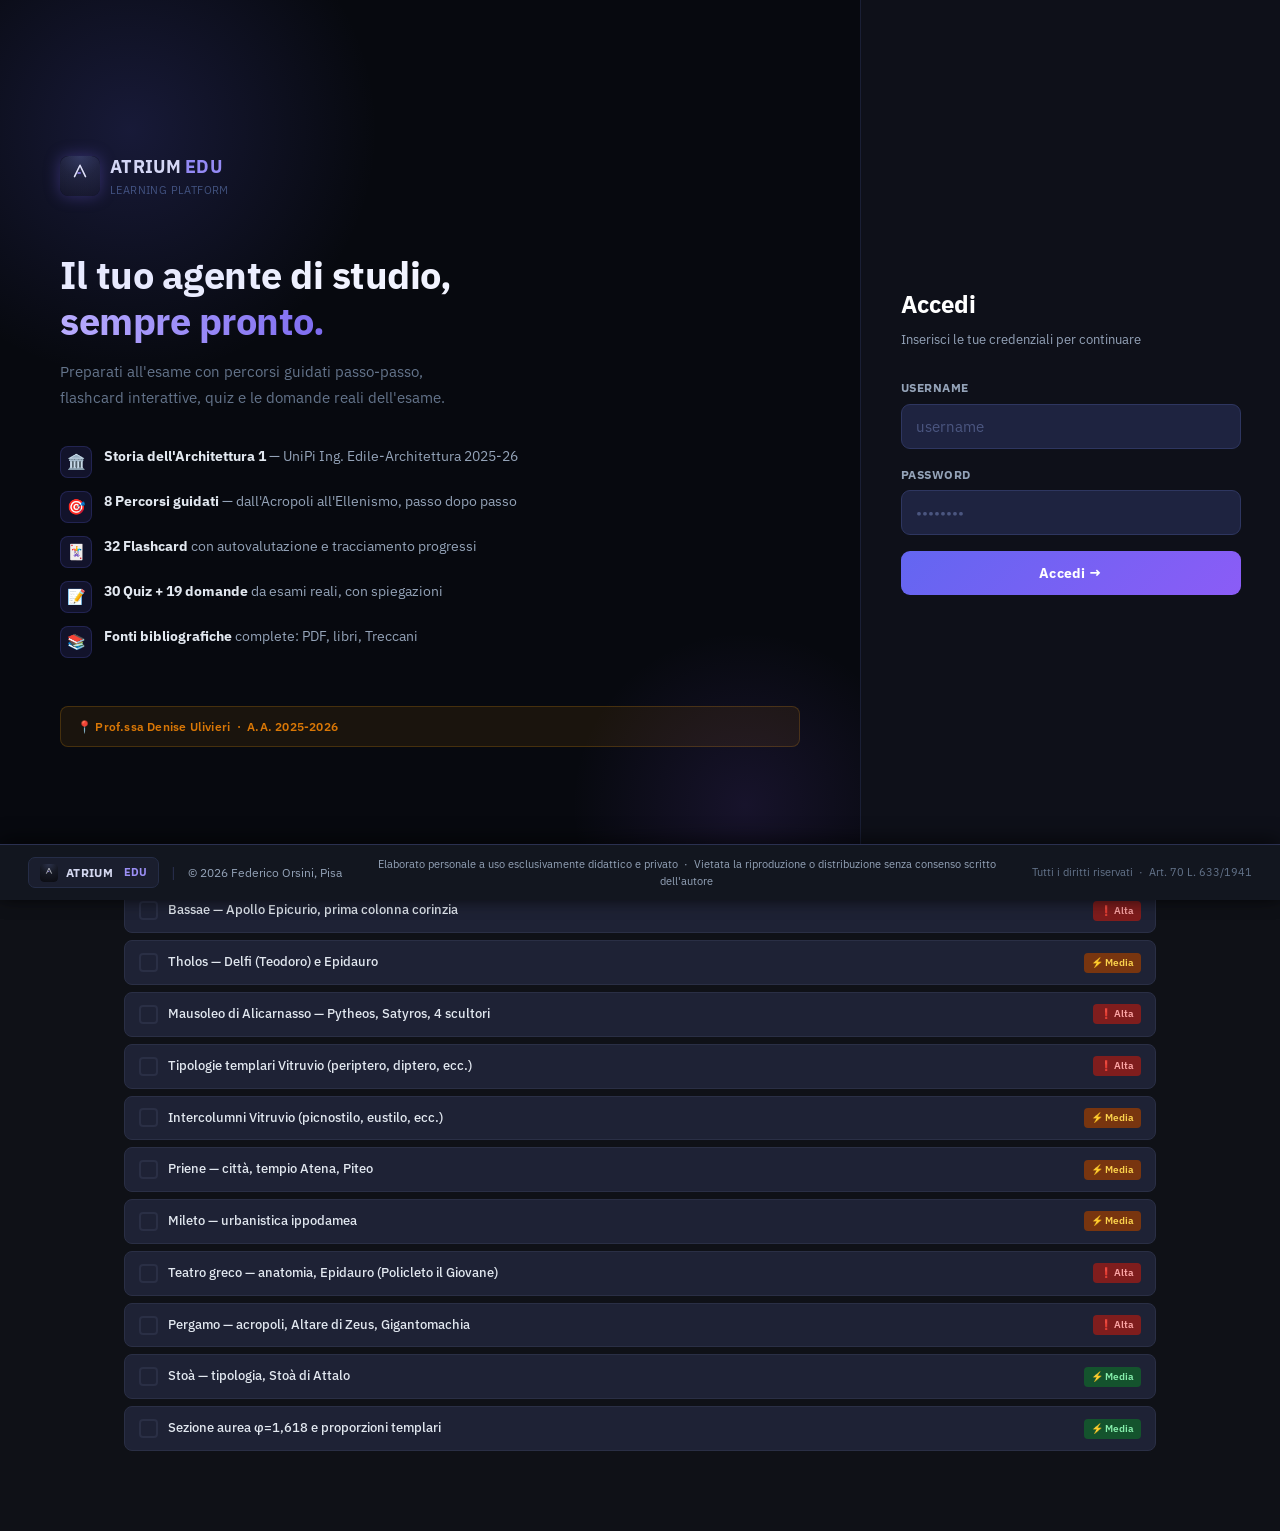
==== commit ecc68603: "feat: add random motivational/ironic quote on home tab 12 rotating quotes themed around architecture" ====
--- a/giuliamonaco/index.html
+++ b/giuliamonaco/index.html
@@ -414,7 +414,22 @@
 
 const SH={};
 
-SH.home=`<div class="stat-grid">
+const MORALE=[
+  {e:"🏛️", t:"Oggi si studia l'Acropoli", b:"Perché andarci in vacanza quando puoi studiarla alle 2 di notte?"},
+  {e:"😤", t:"Il Partenone non si costruì in un giorno", b:"Ma l'esame sì. Cioè no. Comunque, in bocca al lupo."},
+  {e:"🐌", t:"Piano piano si va lontano", b:"Anche Fidia ci mise anni. Tu hai meno tempo, però lui non aveva Netflix."},
+  {e:"🫠", t:"La sezione aurea non mente mai", b:"Purtroppo non può aiutarti con le date. Quelle devi impararle tu."},
+  {e:"☕", t:"Un caffè, un colonnato, un sogno", b:"Gli ordini architettonici sono solo 5. Il tuo caffè è già il terzo. Equilibrio."},
+  {e:"🎯", t:"Mira al capitello, non al fusto", b:"Ovvero: studia i dettagli che fa domande sui dettagli."},
+  {e:"🤌", t:"Gli antichi greci studiavano senza Notion", b:"E guarda com'è andata. Imita il metodo, non l'abbigliamento."},
+  {e:"😅", t:"L'Ellenismo fu un periodo di diffusione culturale", b:"Anche tu stai diffondendo cultura. Nel panico pre-esame."},
+  {e:"🏺", t:"Ogni edificio ha una storia", b:"La tua storia è: apertura app → studio → crollo → ripeti. Nobile percorso."},
+  {e:"🧱", t:"Mattone dopo mattone", b:"Così costruivano i Romani. Così studi tu. Lentamente ma (forse) solidamente."},
+  {e:"🌅", t:"L'alba della civiltà occidentale ti aspetta", b:"E anche la prof.ssa Ulivieri. Con un registro."},
+  {e:"📐", t:"La proporzione è tutto", b:"Anche tra ore di studio e ore di sonno. Attualmente il rapporto non è aureo."},
+];
+
+SH.home=`<div id="moraleBox"></div><div class="stat-grid">
   <div class="stat-card"><div class="stat-num green" id="s-done">0</div><div class="stat-label">Topic completati</div></div>
   <div class="stat-card"><div class="stat-num yellow">3</div><div class="stat-label">Periodi storici</div></div>
   <div class="stat-card"><div class="stat-num blue">18</div><div class="stat-label">Edifici chiave</div></div>
@@ -1263,6 +1278,8 @@
 }
 
 function renderHome(){
+  const mb=document.getElementById('moraleBox');
+  if(mb){const m=MORALE[Math.floor(Math.random()*MORALE.length)];mb.innerHTML=`<div class="morale-box"><div class="morale-emoji">${m.e}</div><div><div class="morale-title">${m.t}</div><div class="morale-text">${m.b}</div></div></div>`;}
   const tl=document.getElementById('topicList');
   if(!tl) return;
   tl.innerHTML='';
